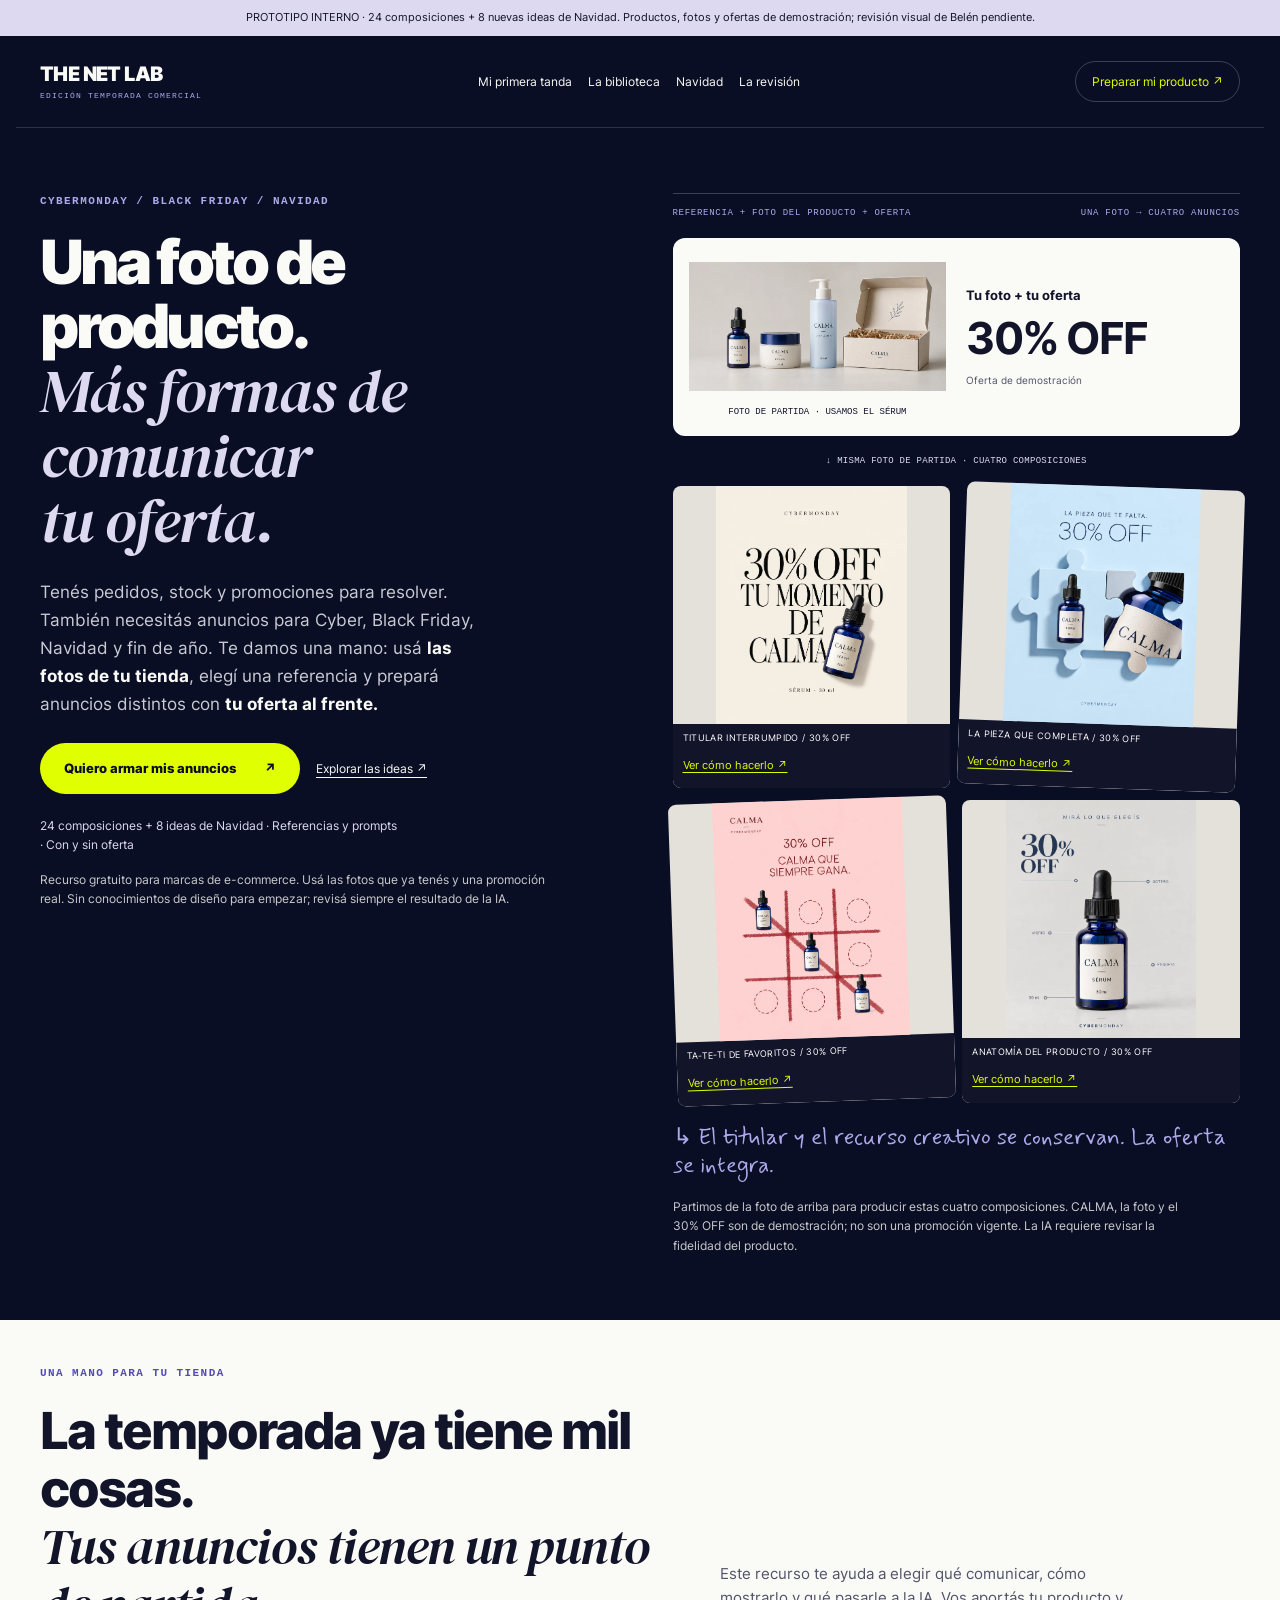
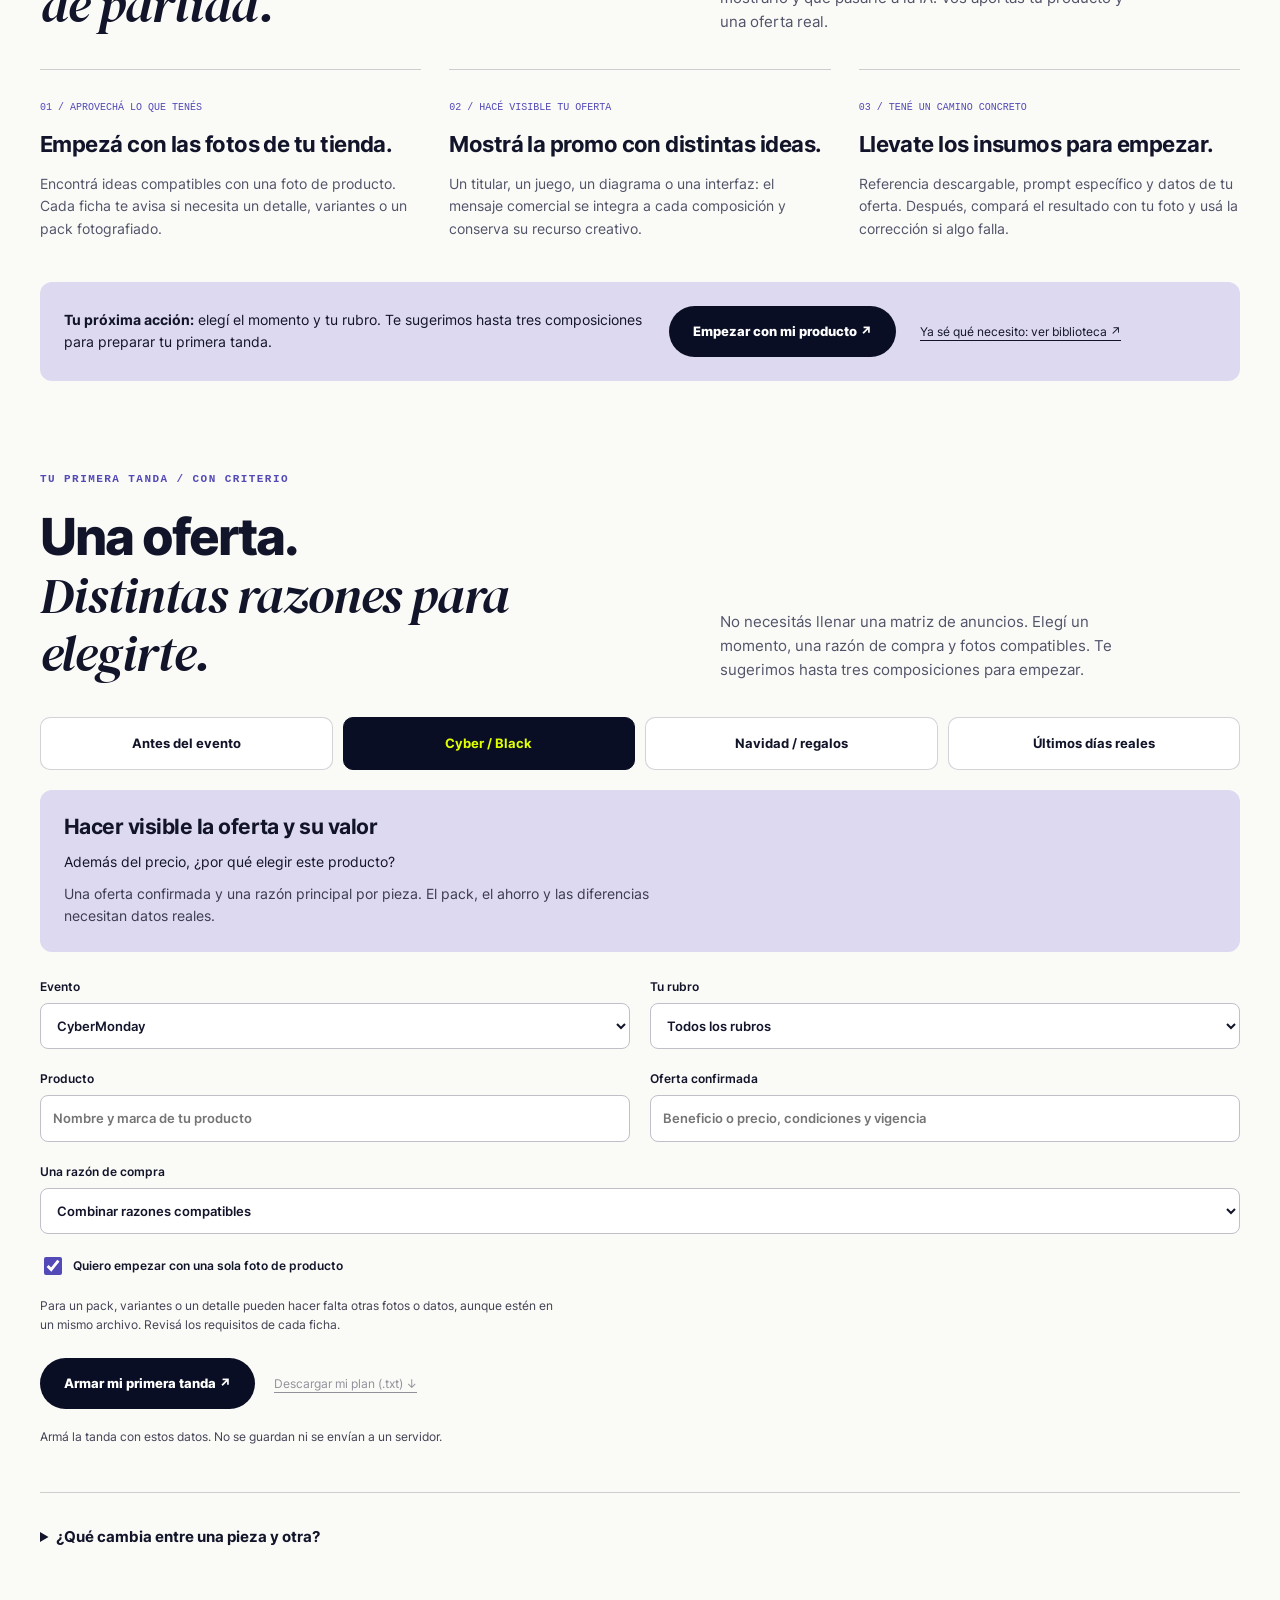
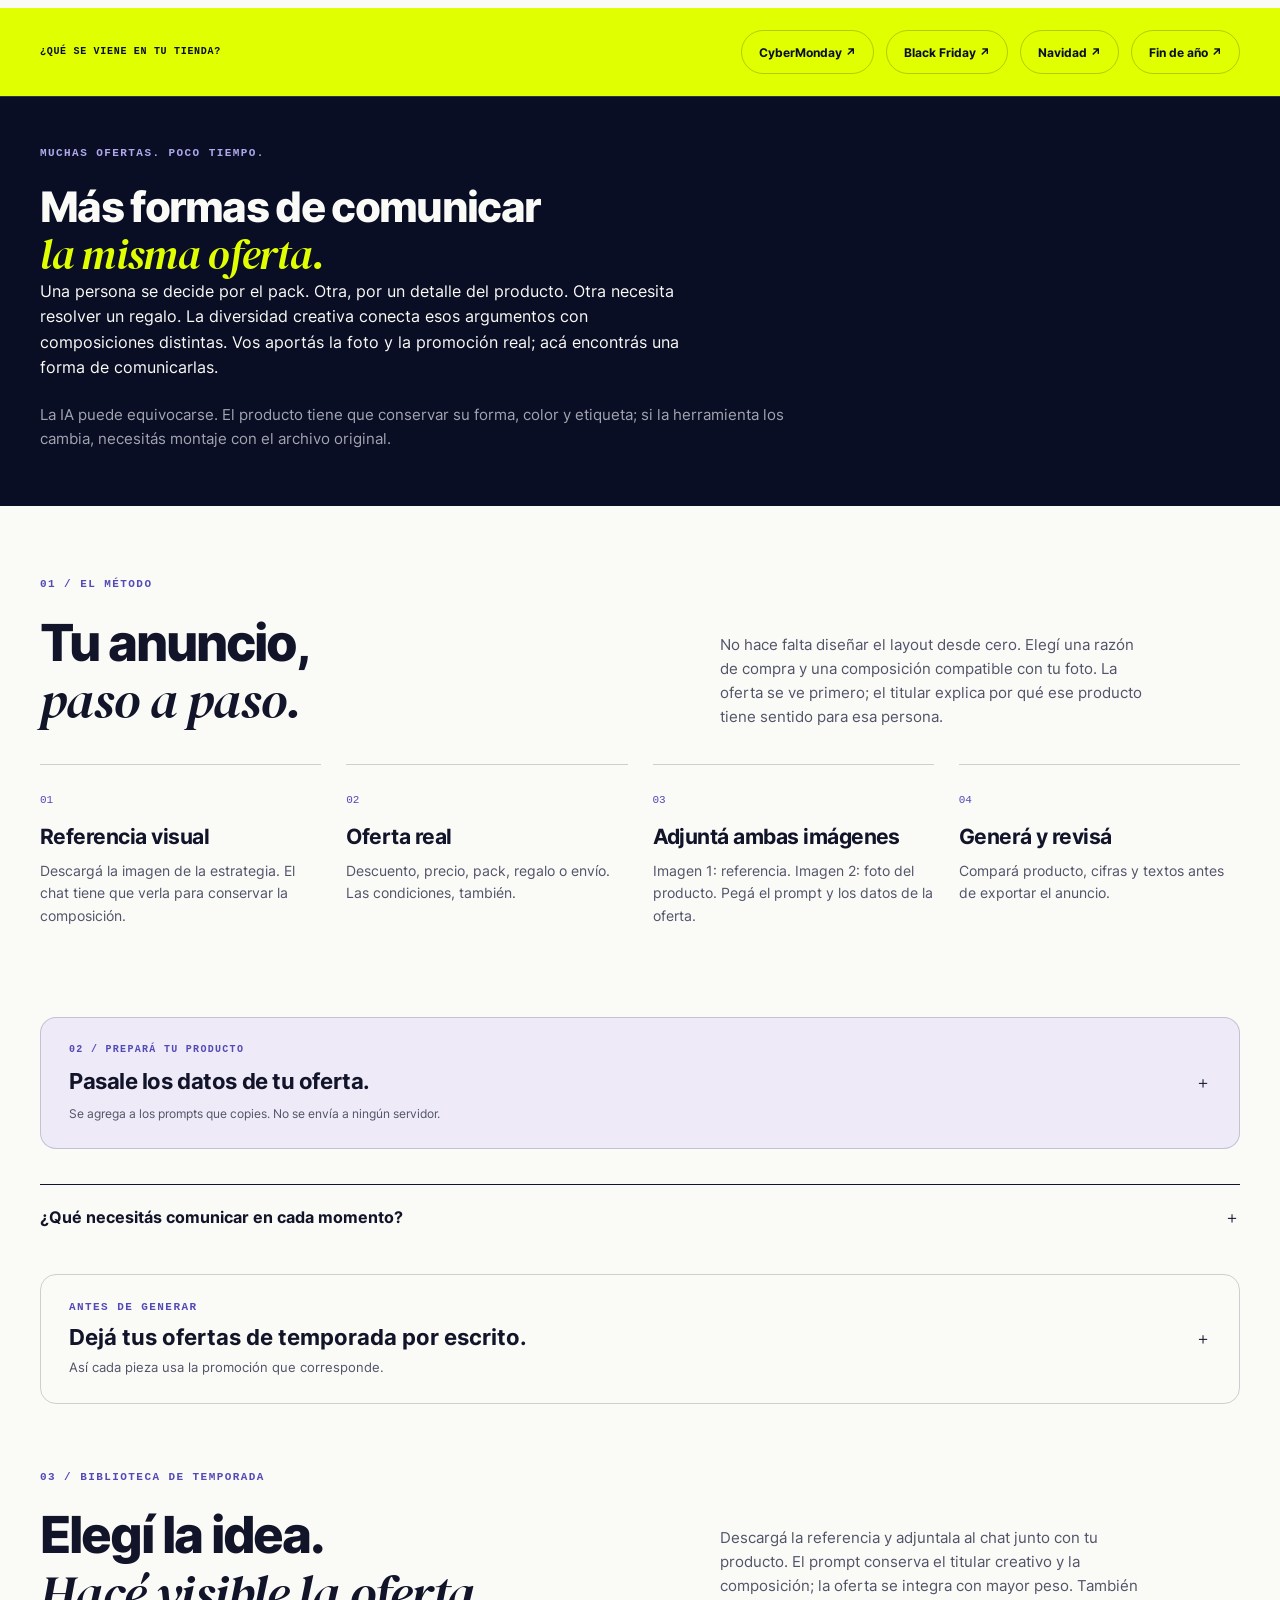
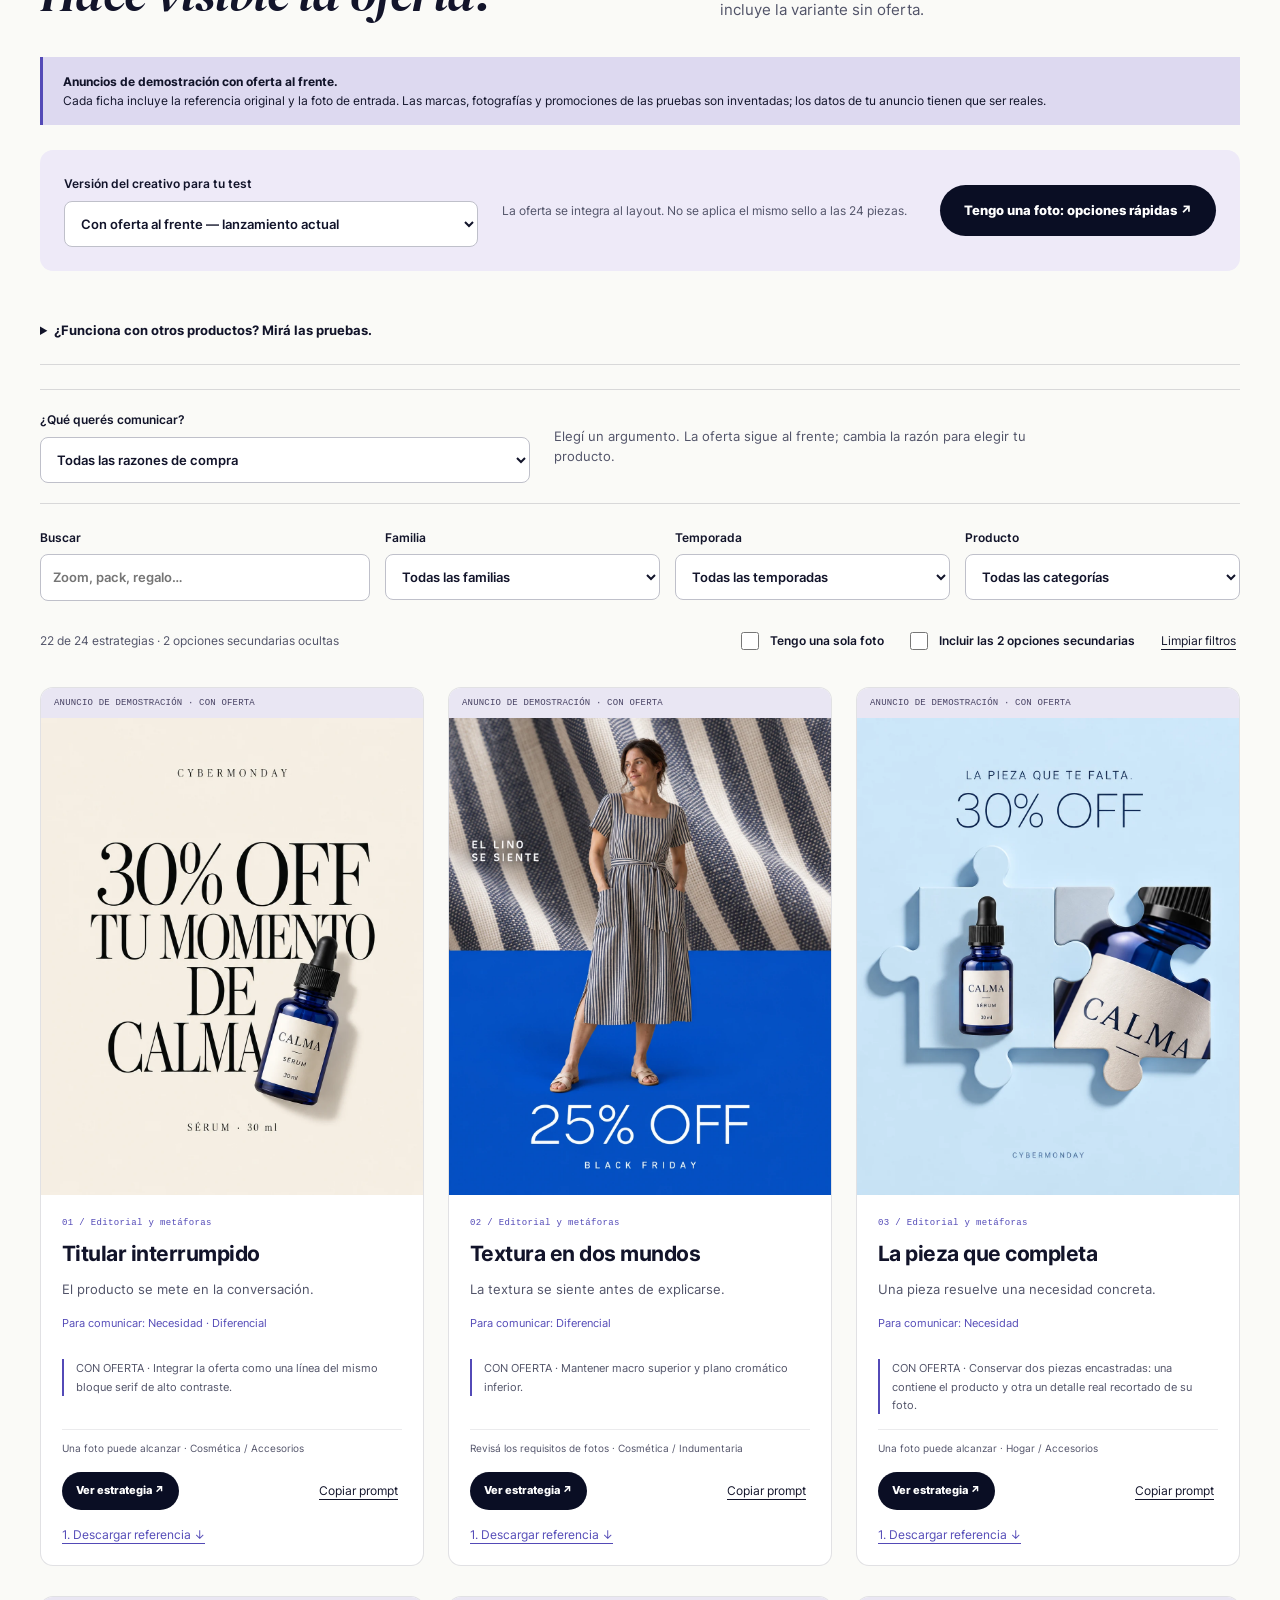
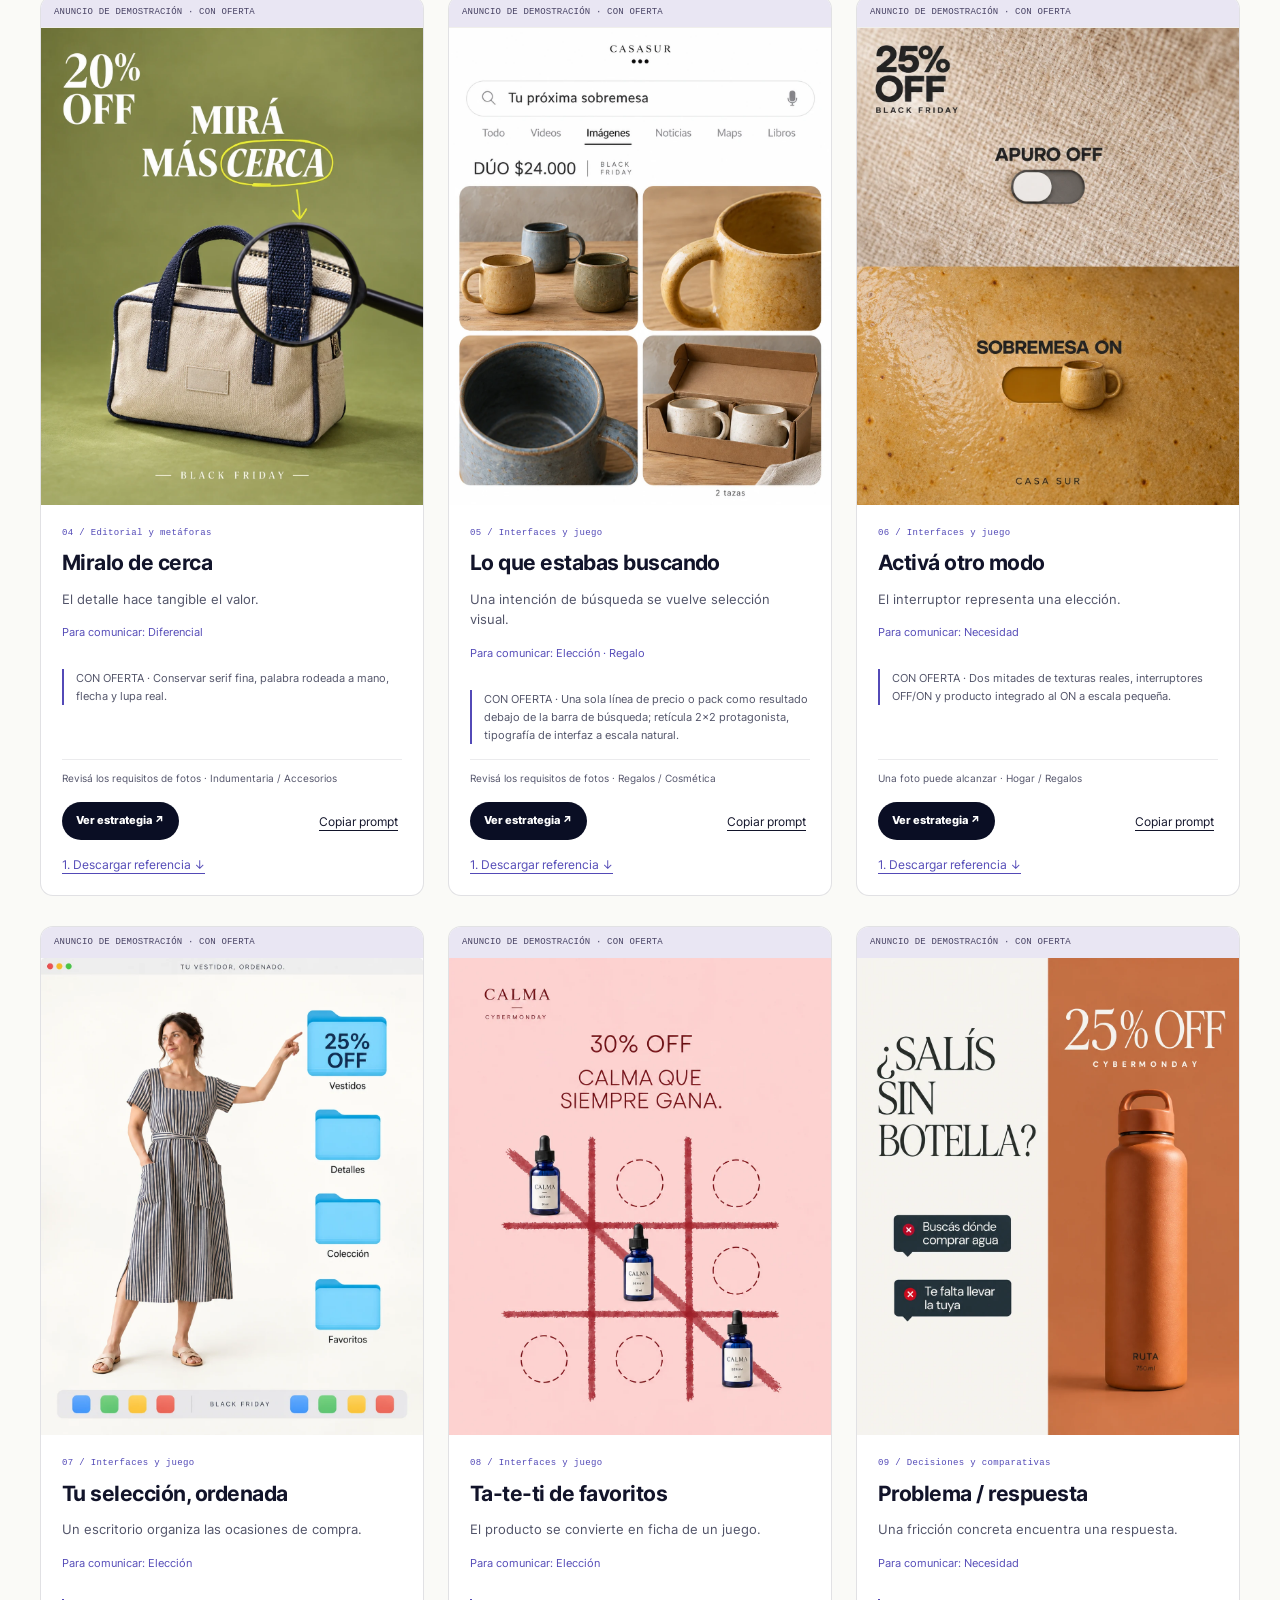
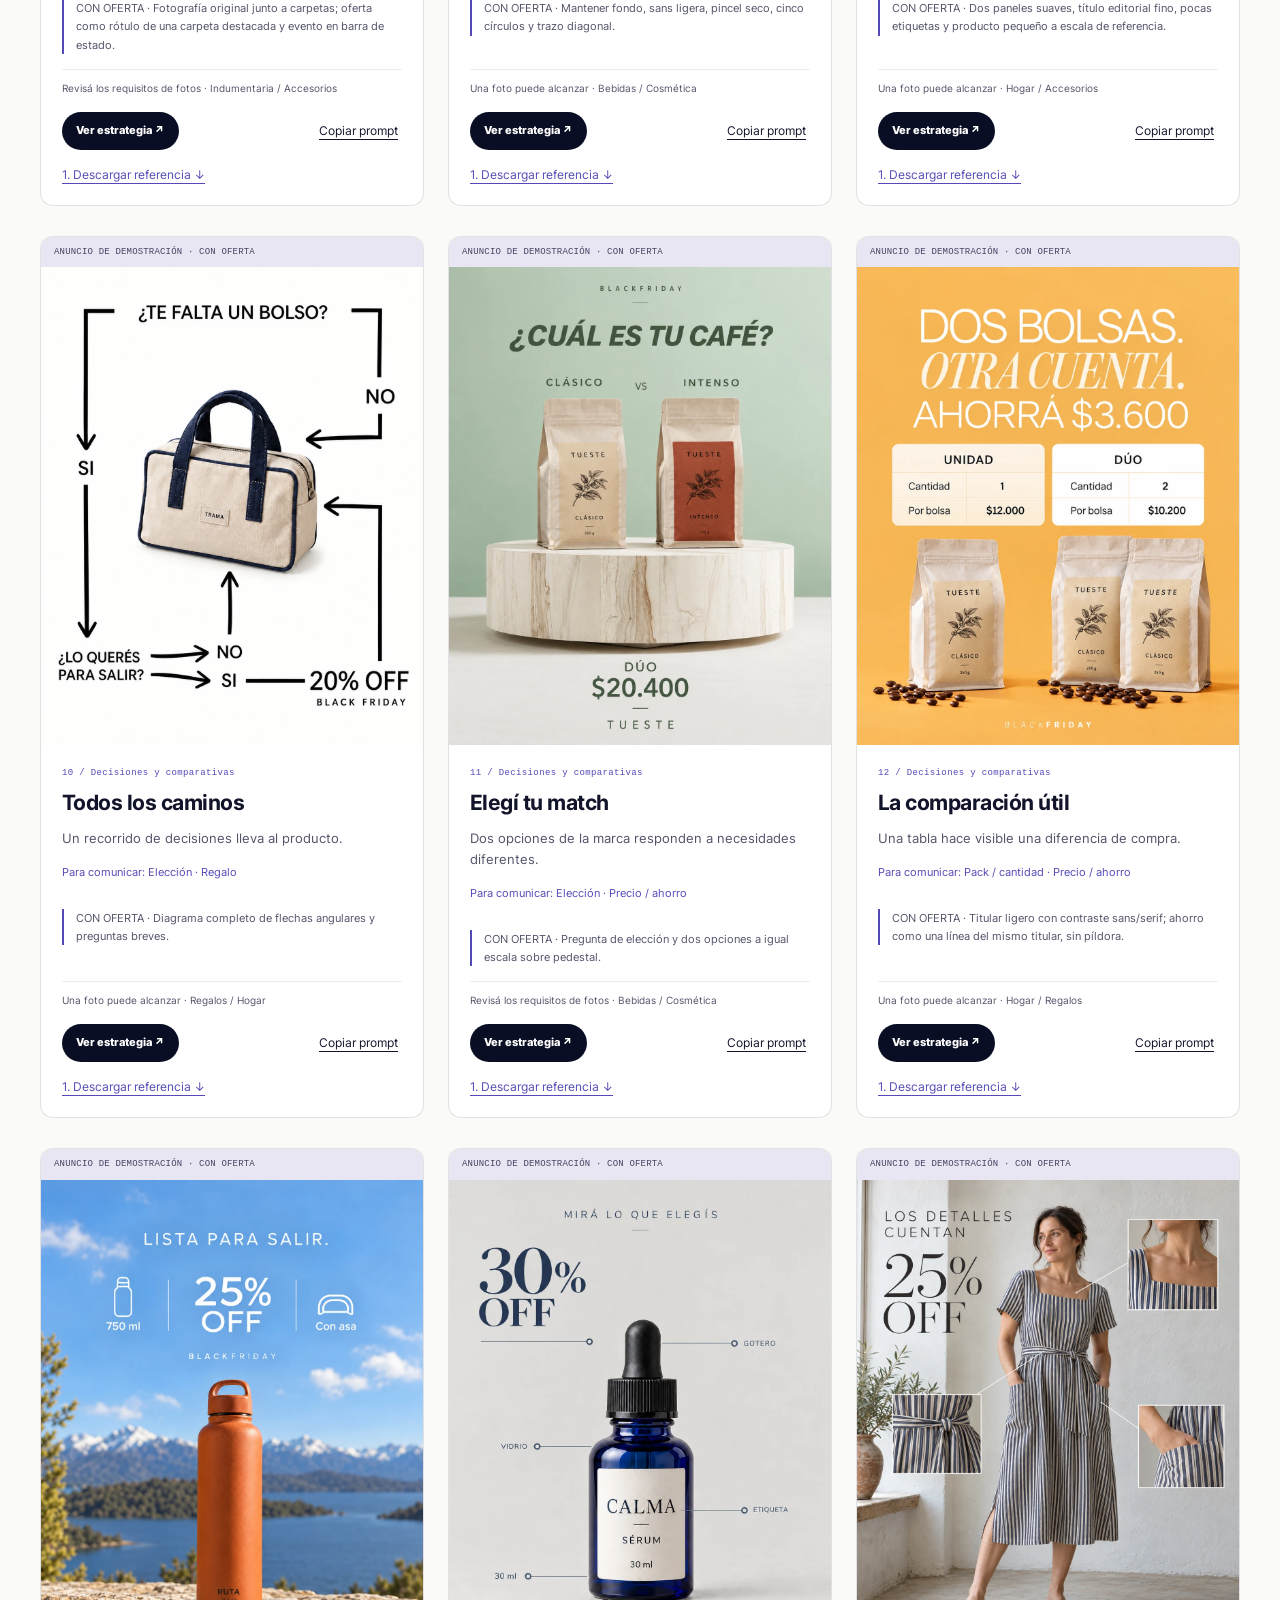
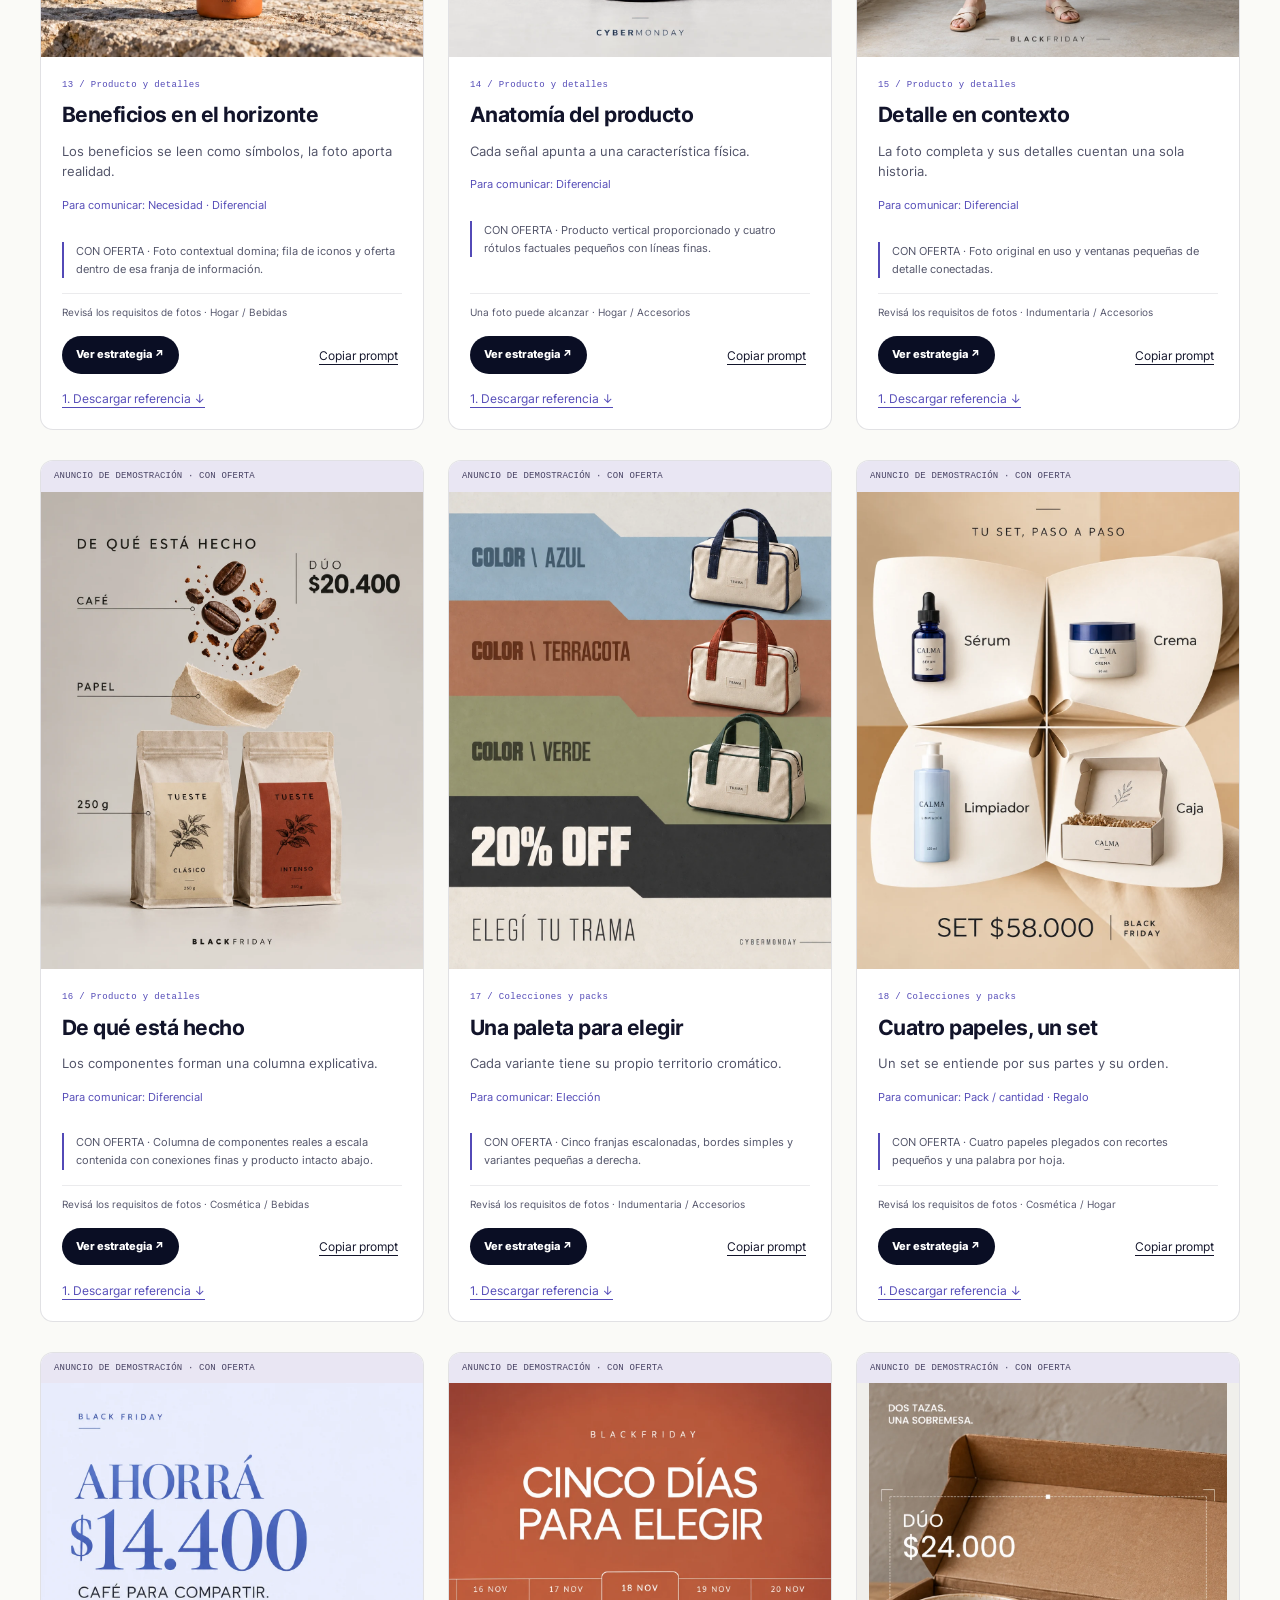
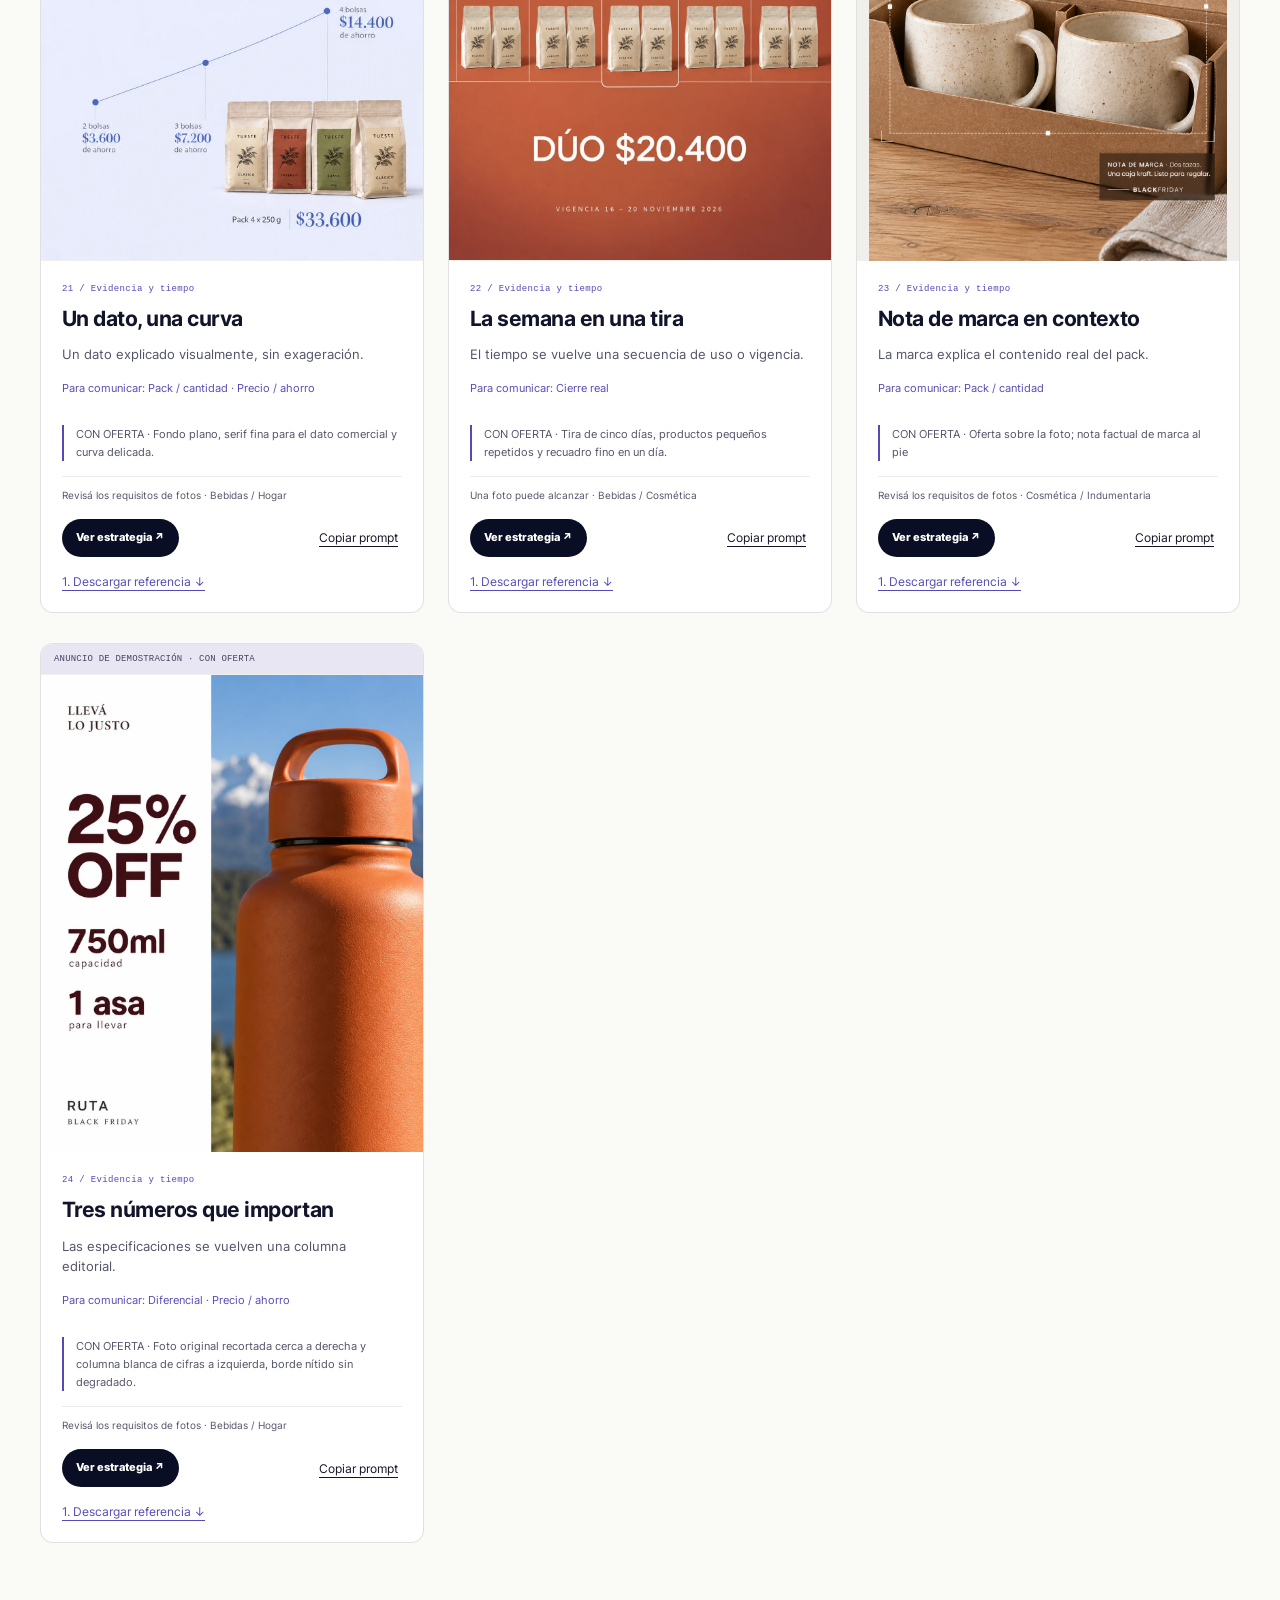
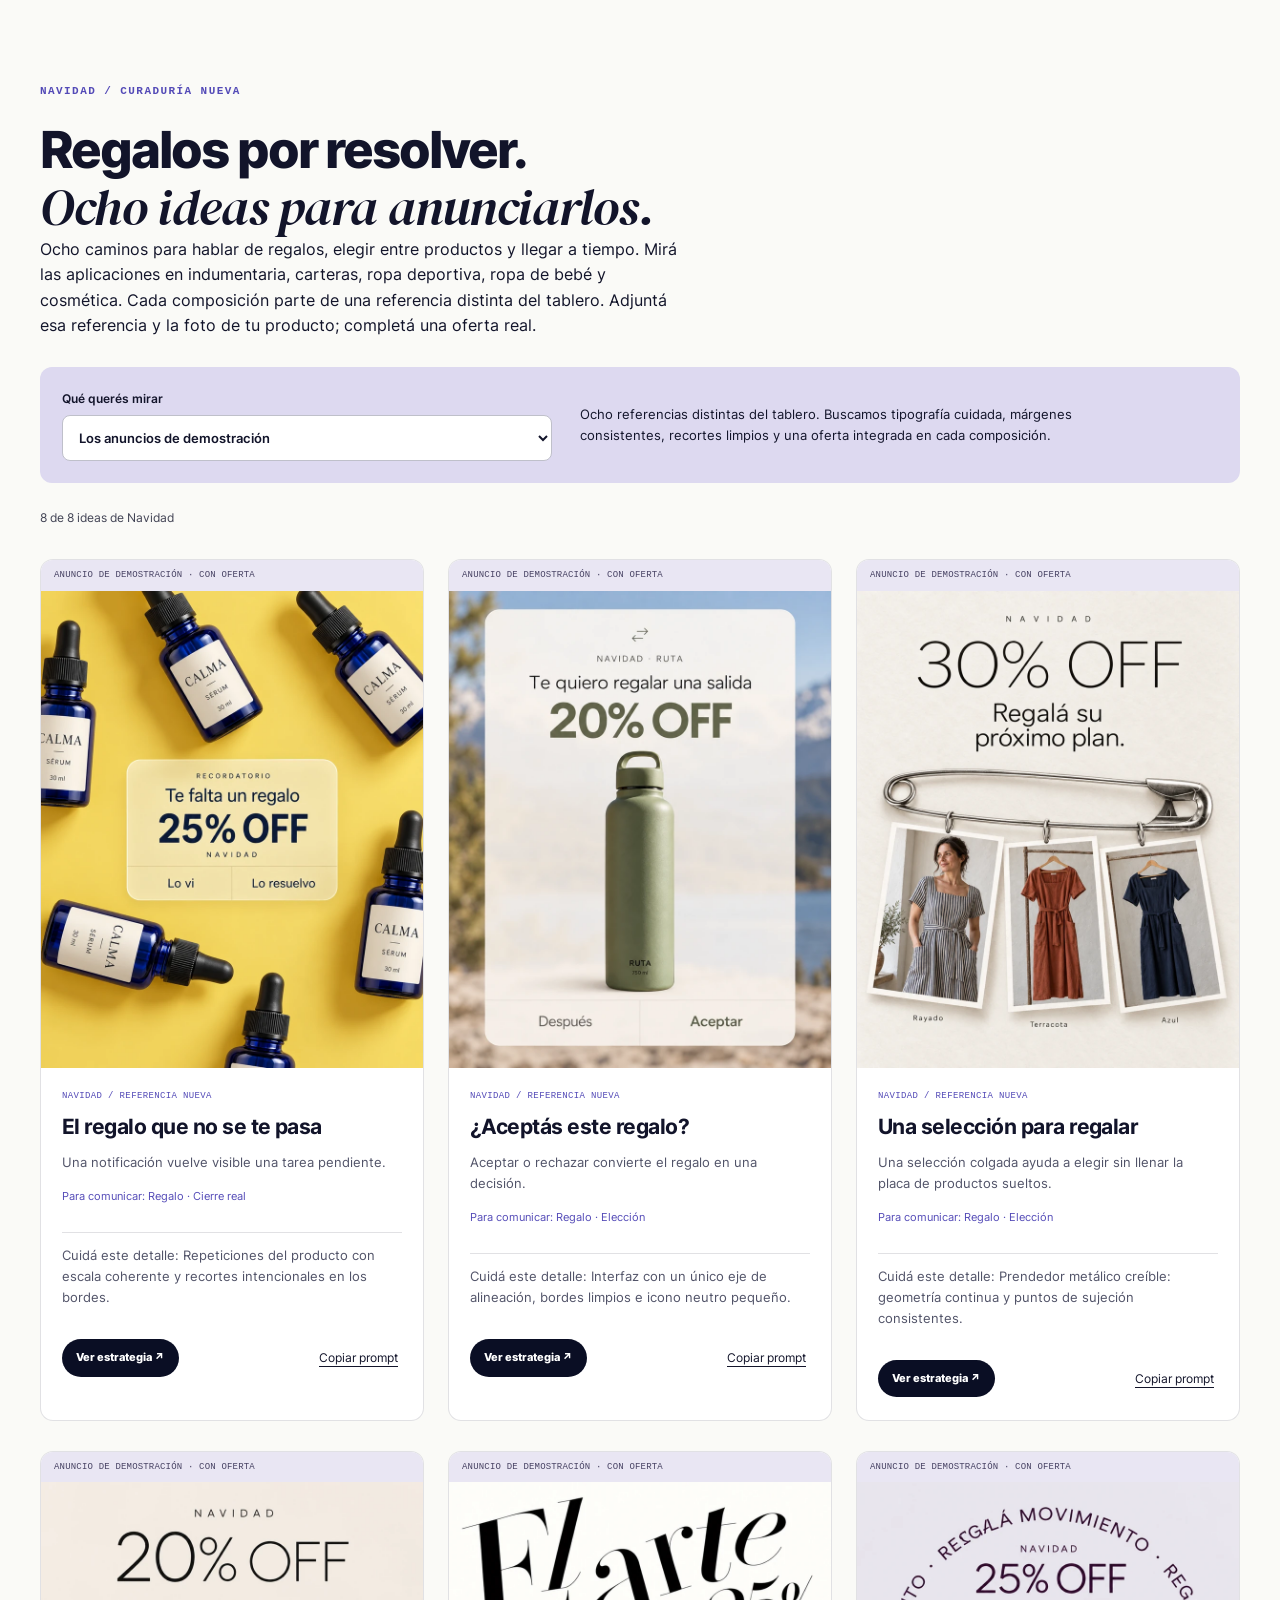
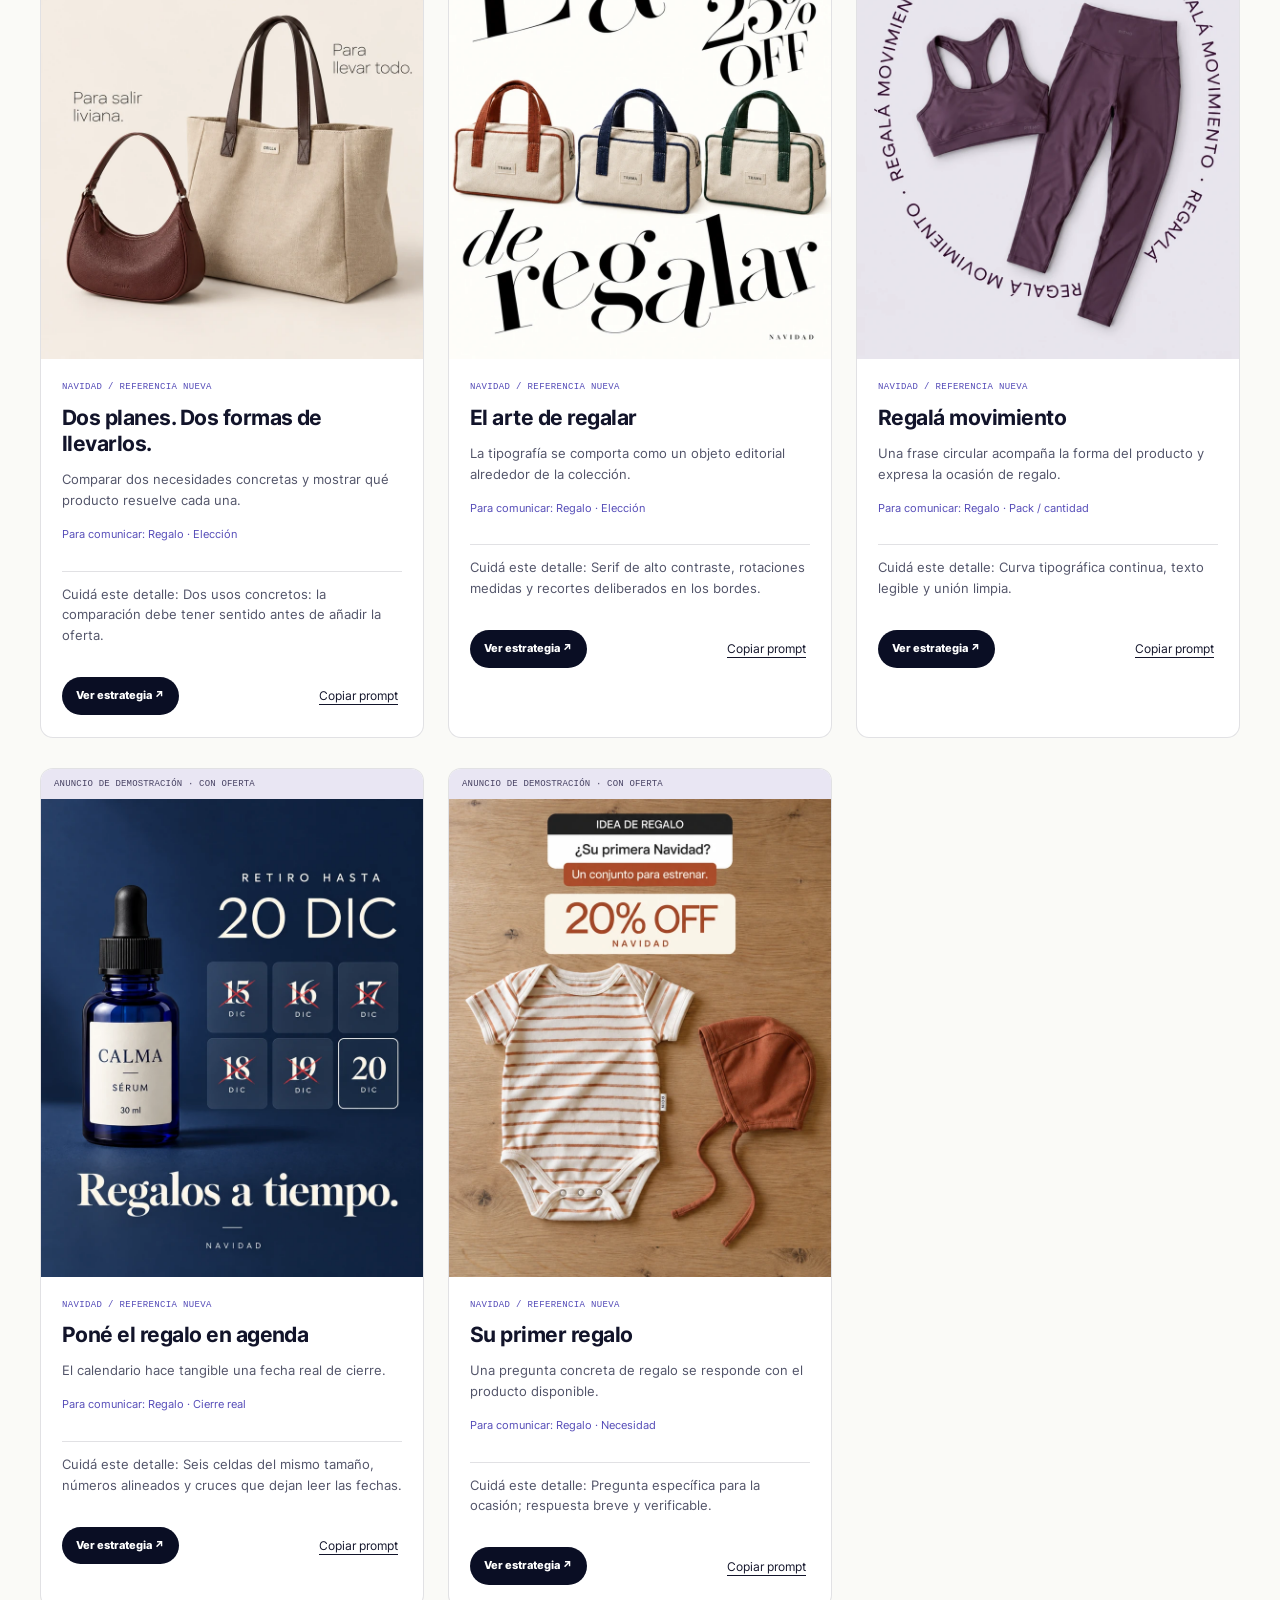
==== index.html @ 10b3f6e8 "Publicar HTML autocontenido con imágenes visibles sin JavaScript" ====
<!doctype html><html lang="es-AR"><meta charset="utf-8"><meta name="viewport" content="width=device-width,initial-scale=1"><title>The Net Lab · Preview autocontenida</title><body style="margin:0"><!-- REVISIÓN INTERNA: contiene referencias ajenas identificadas; no publicado. -->
<style>@font-face{font-family:TNL24Inter;src:url('[data-uri]') format('truetype');font-weight:100 900;font-display:swap}@font-face{font-family:'TNL24DMSerif';src:url('[data-uri]') format('truetype');font-display:swap}@font-face{font-family:'TNL24DMSerif';src:url('[data-uri]') format('truetype');font-style:italic;font-display:swap}@font-face{font-family:TNL24Mynerve;src:url('[data-uri]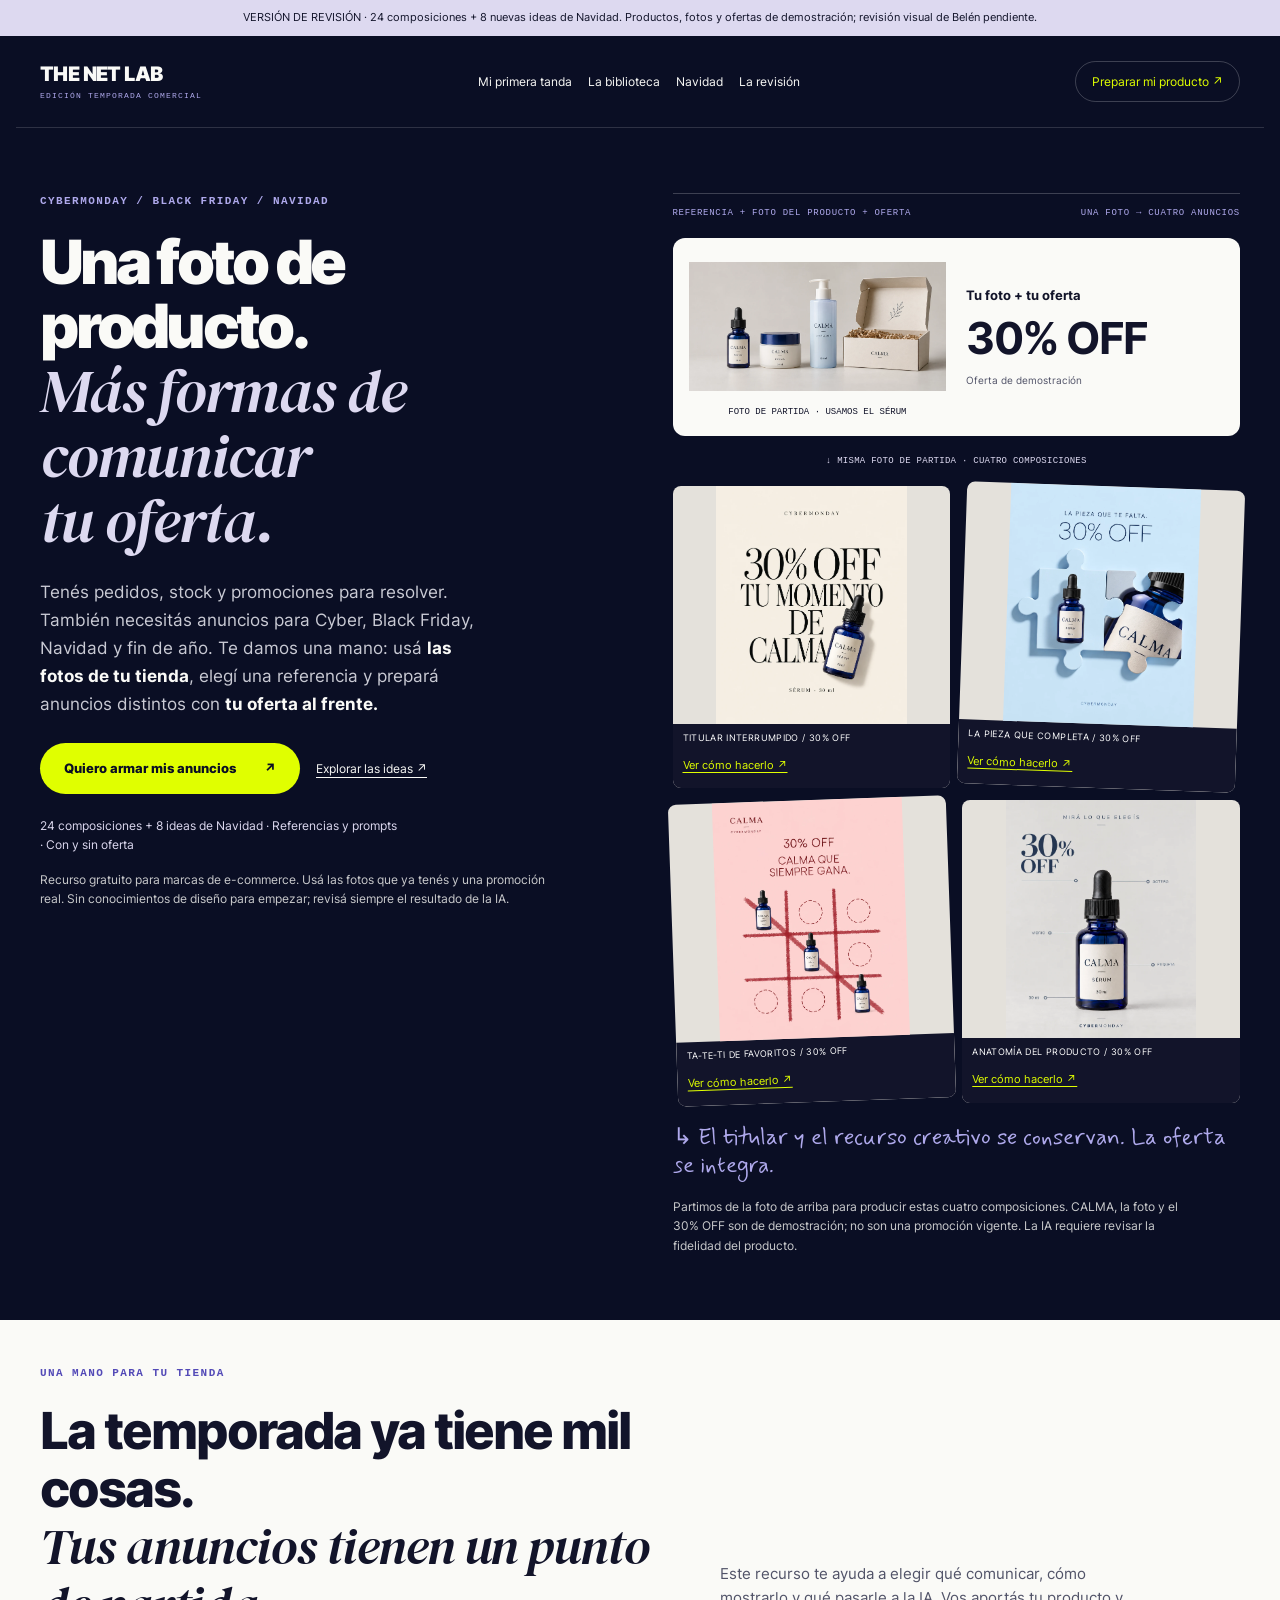
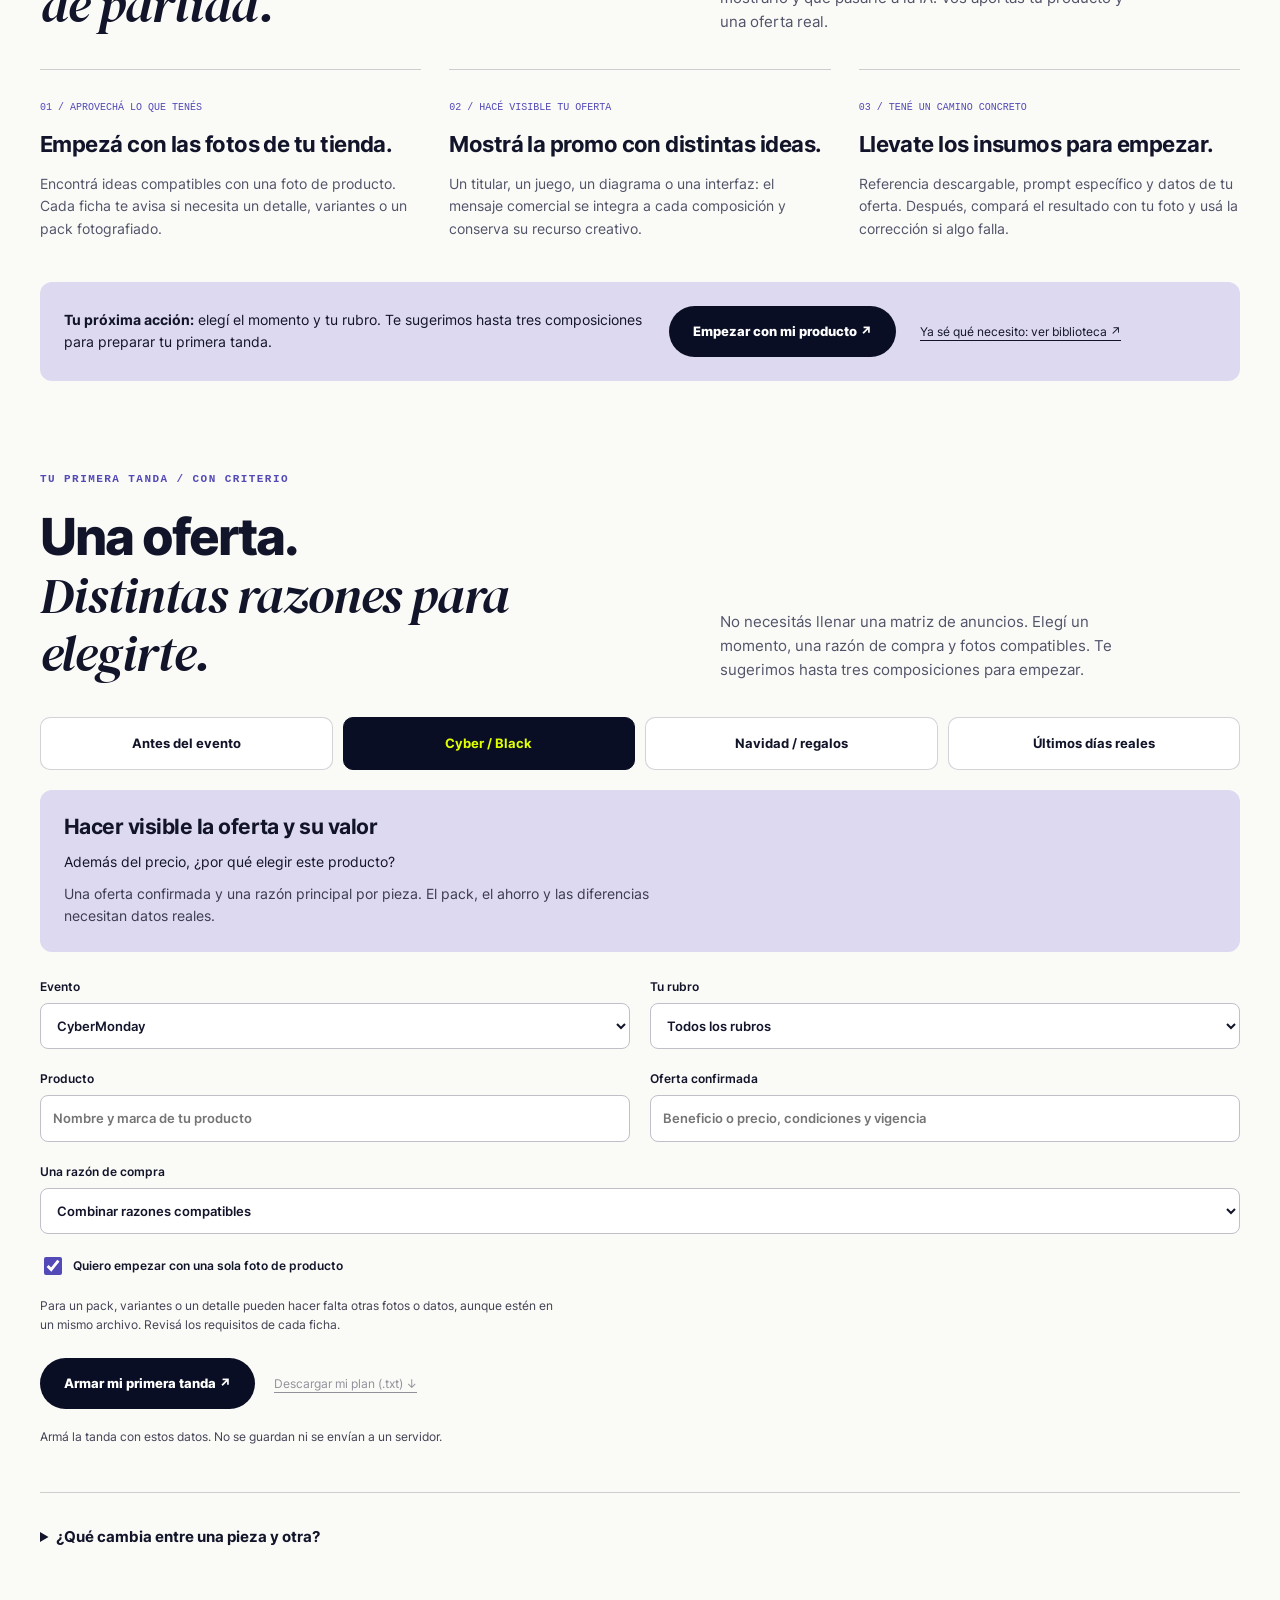
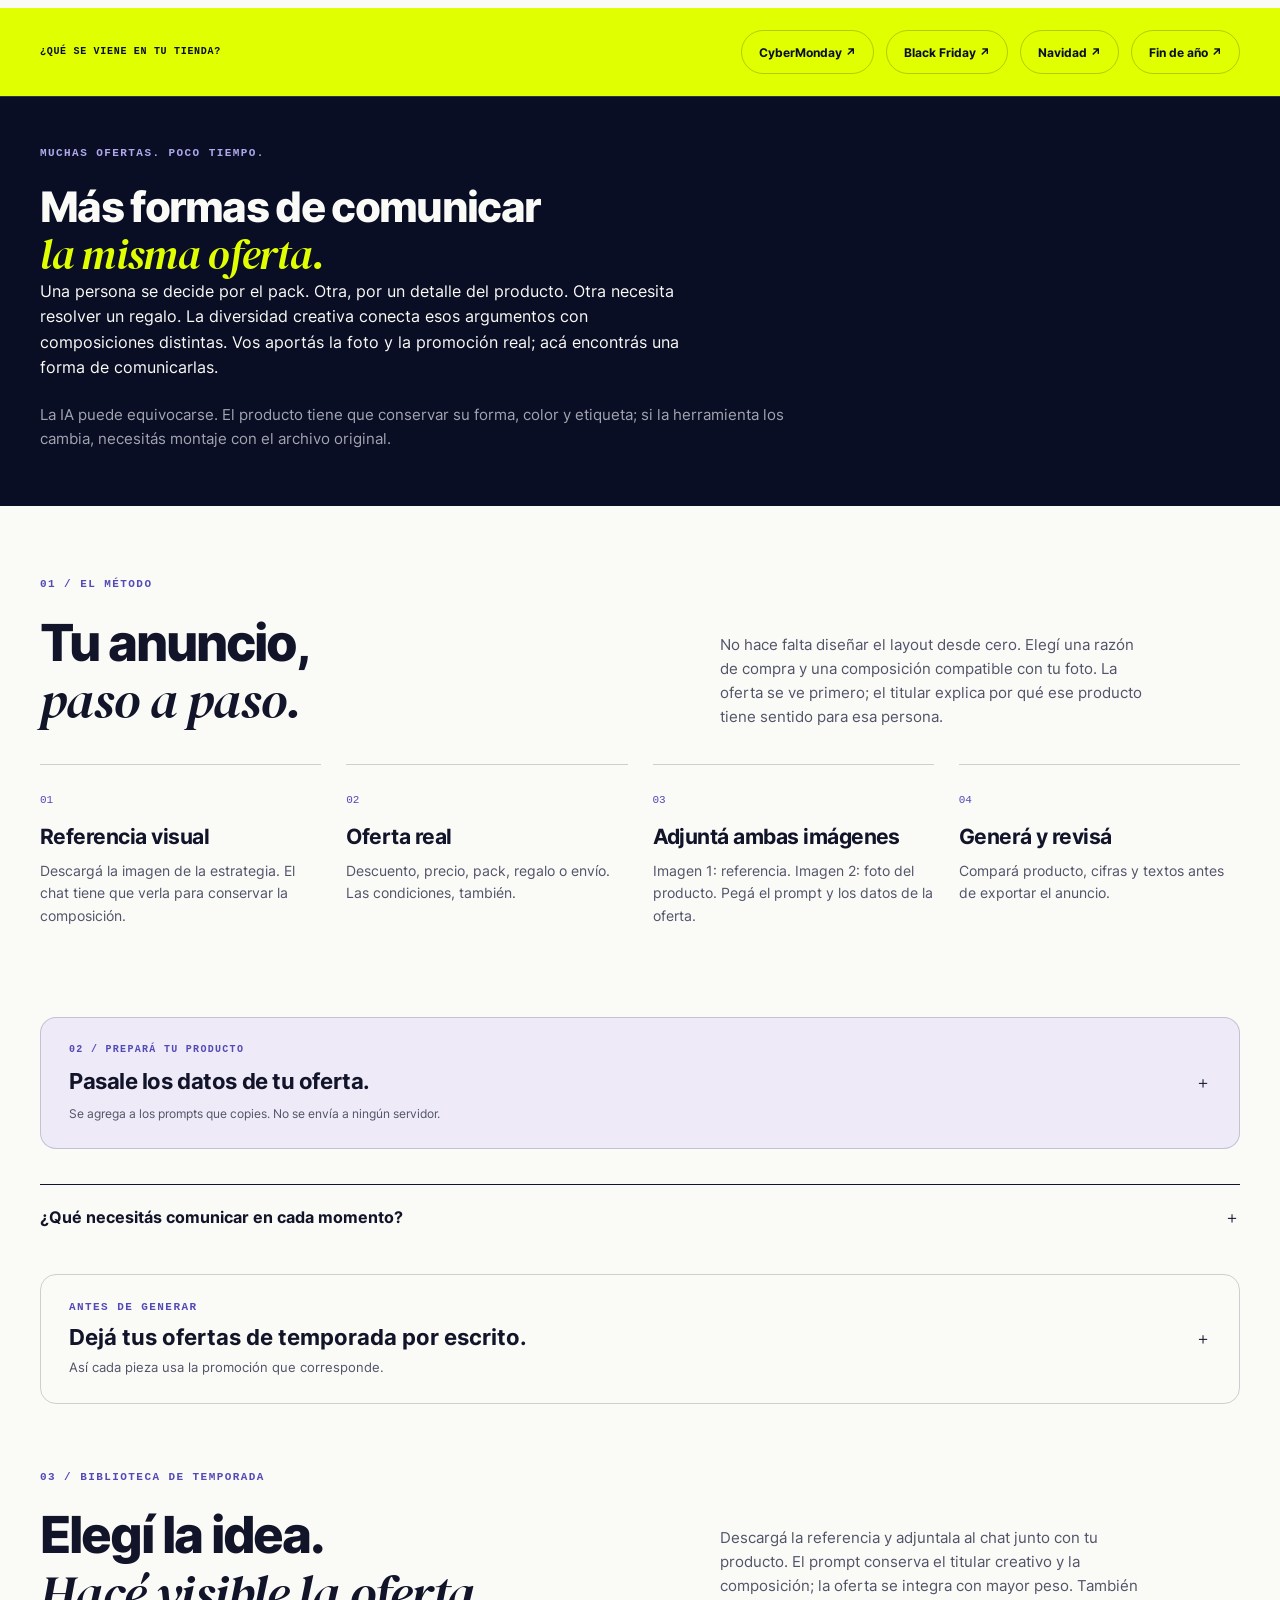
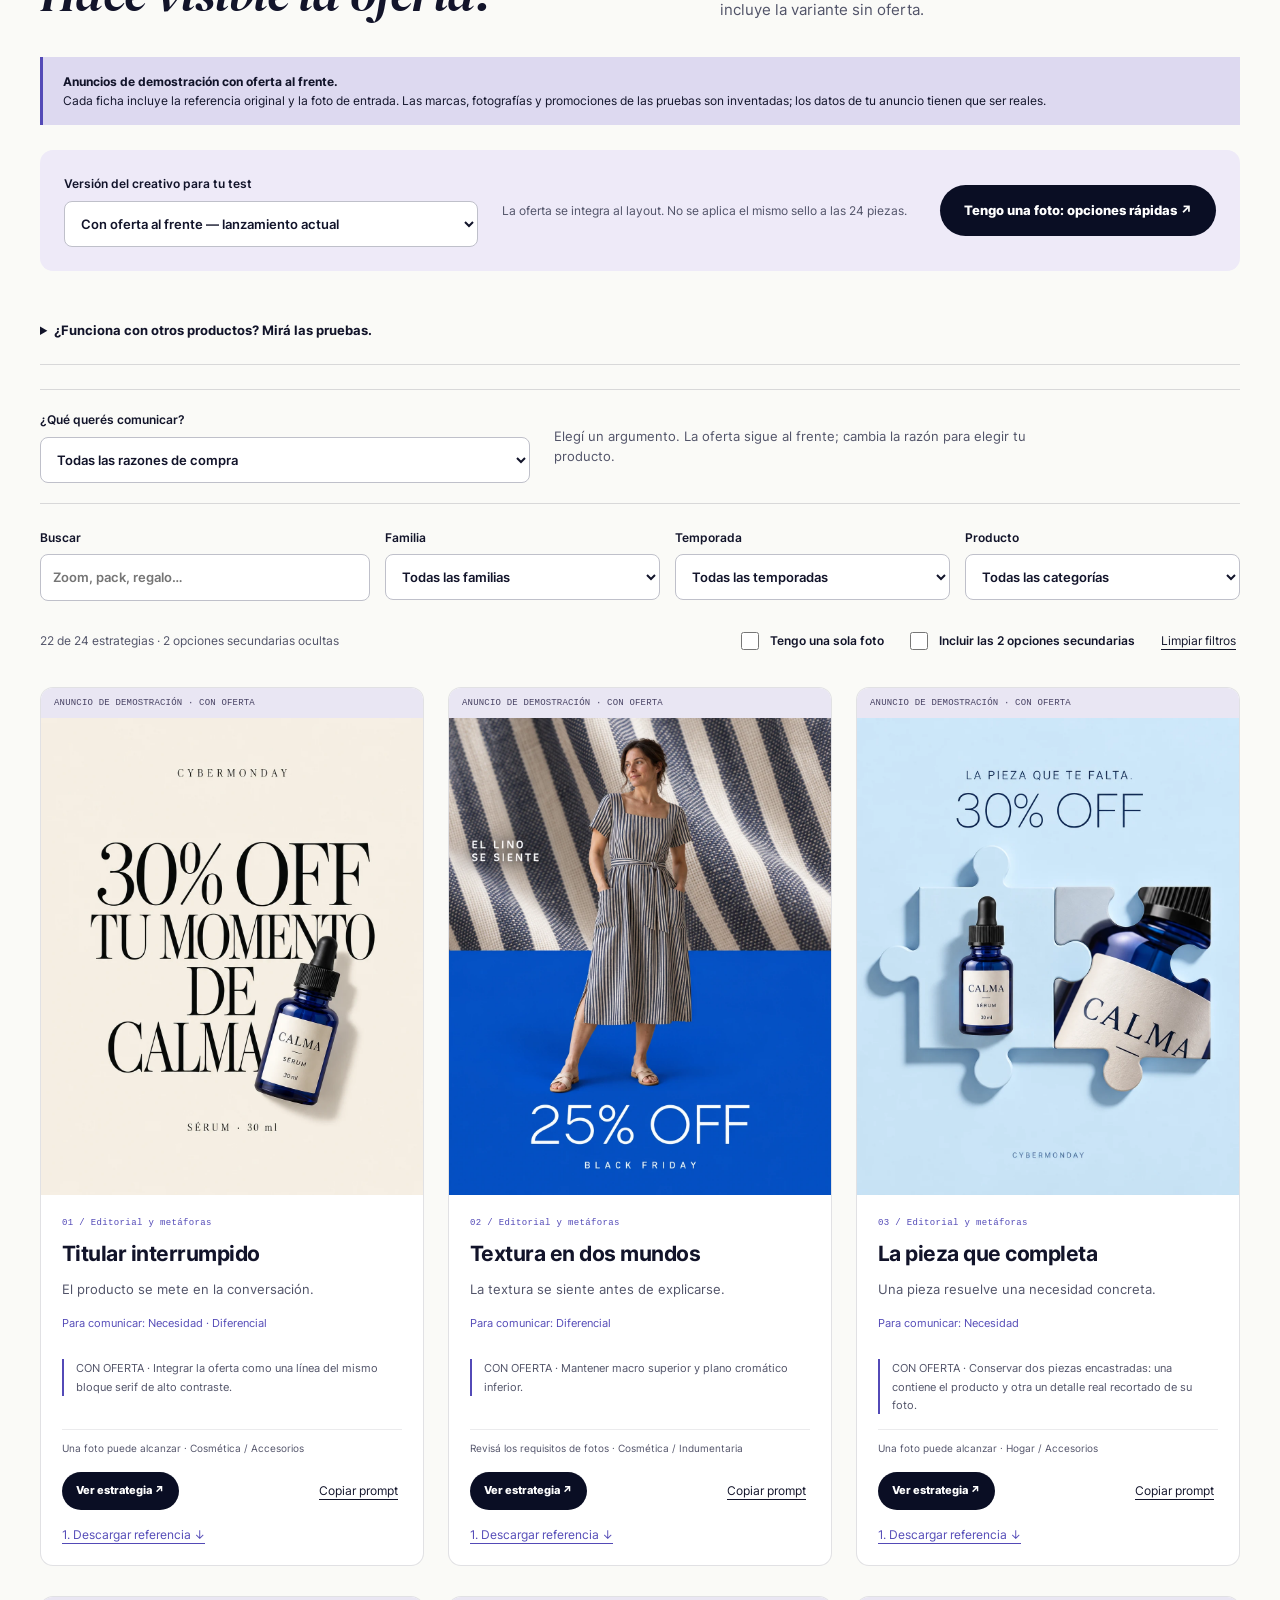
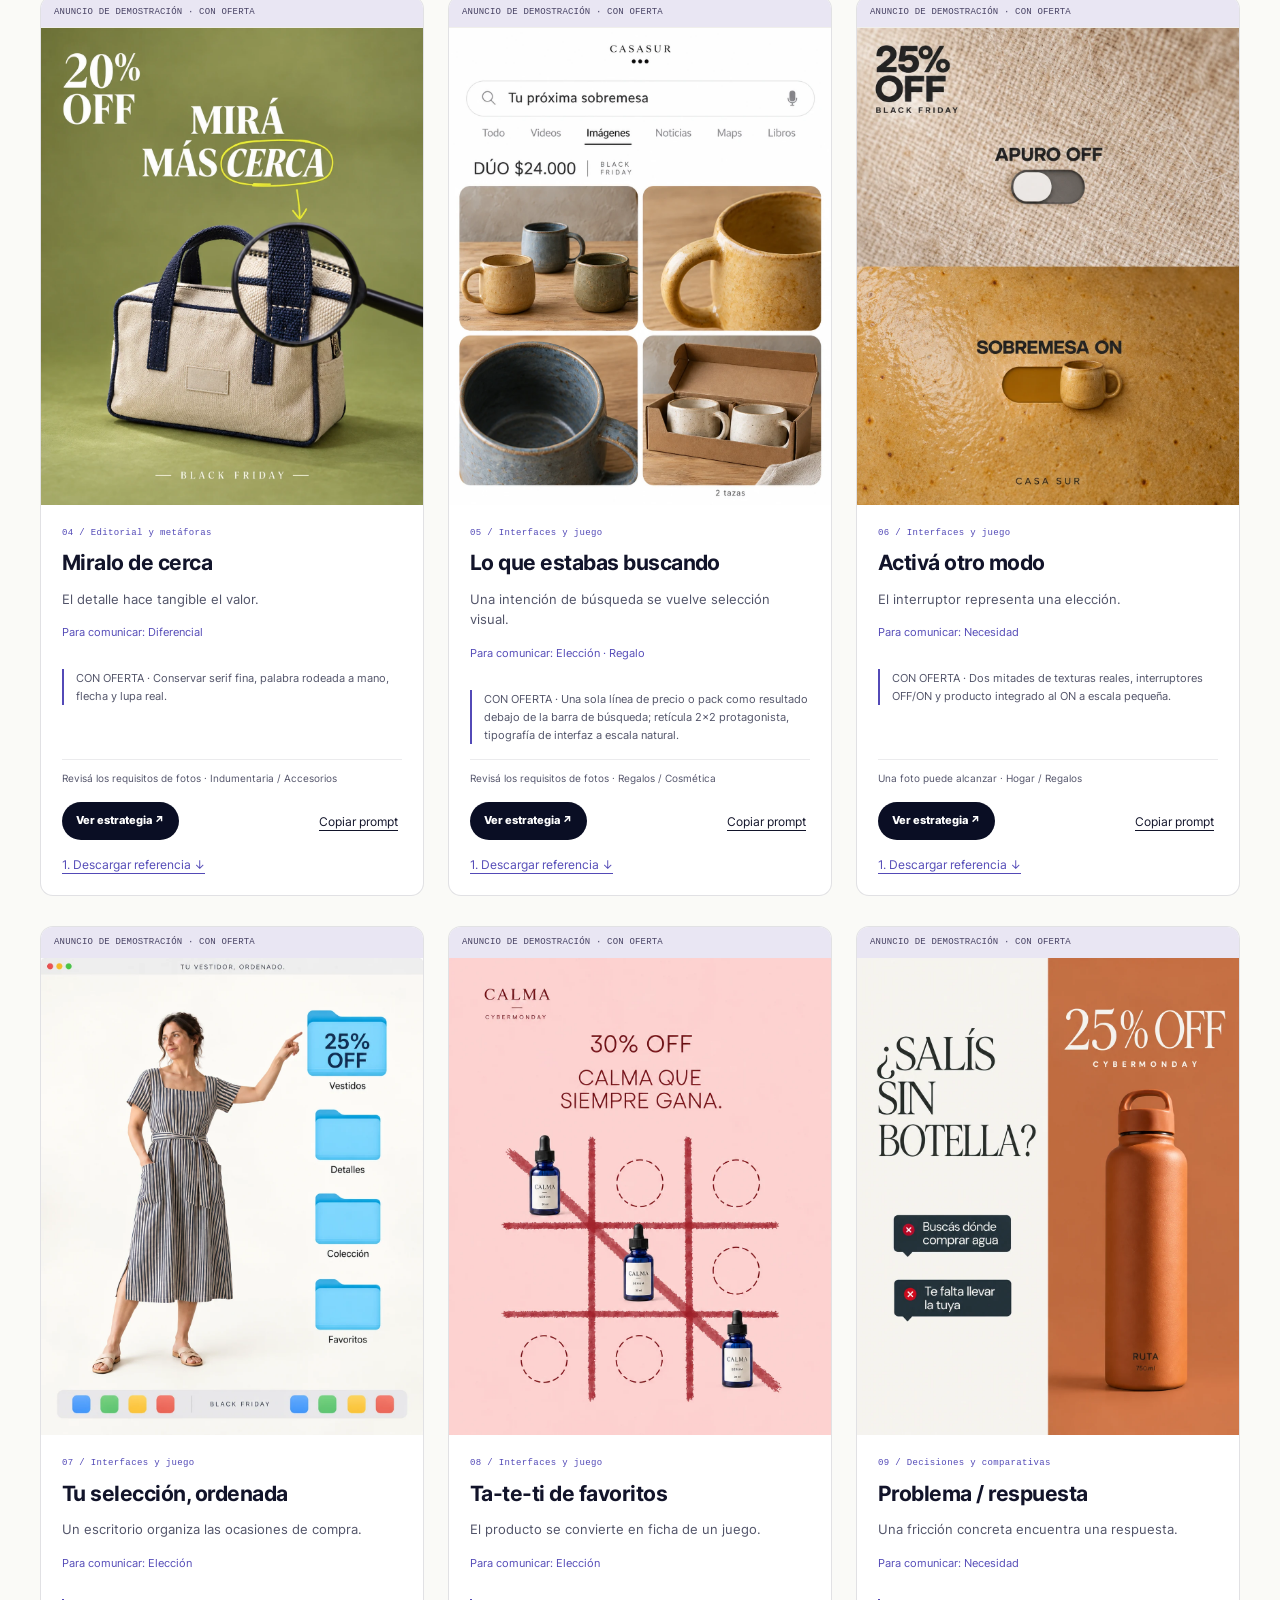
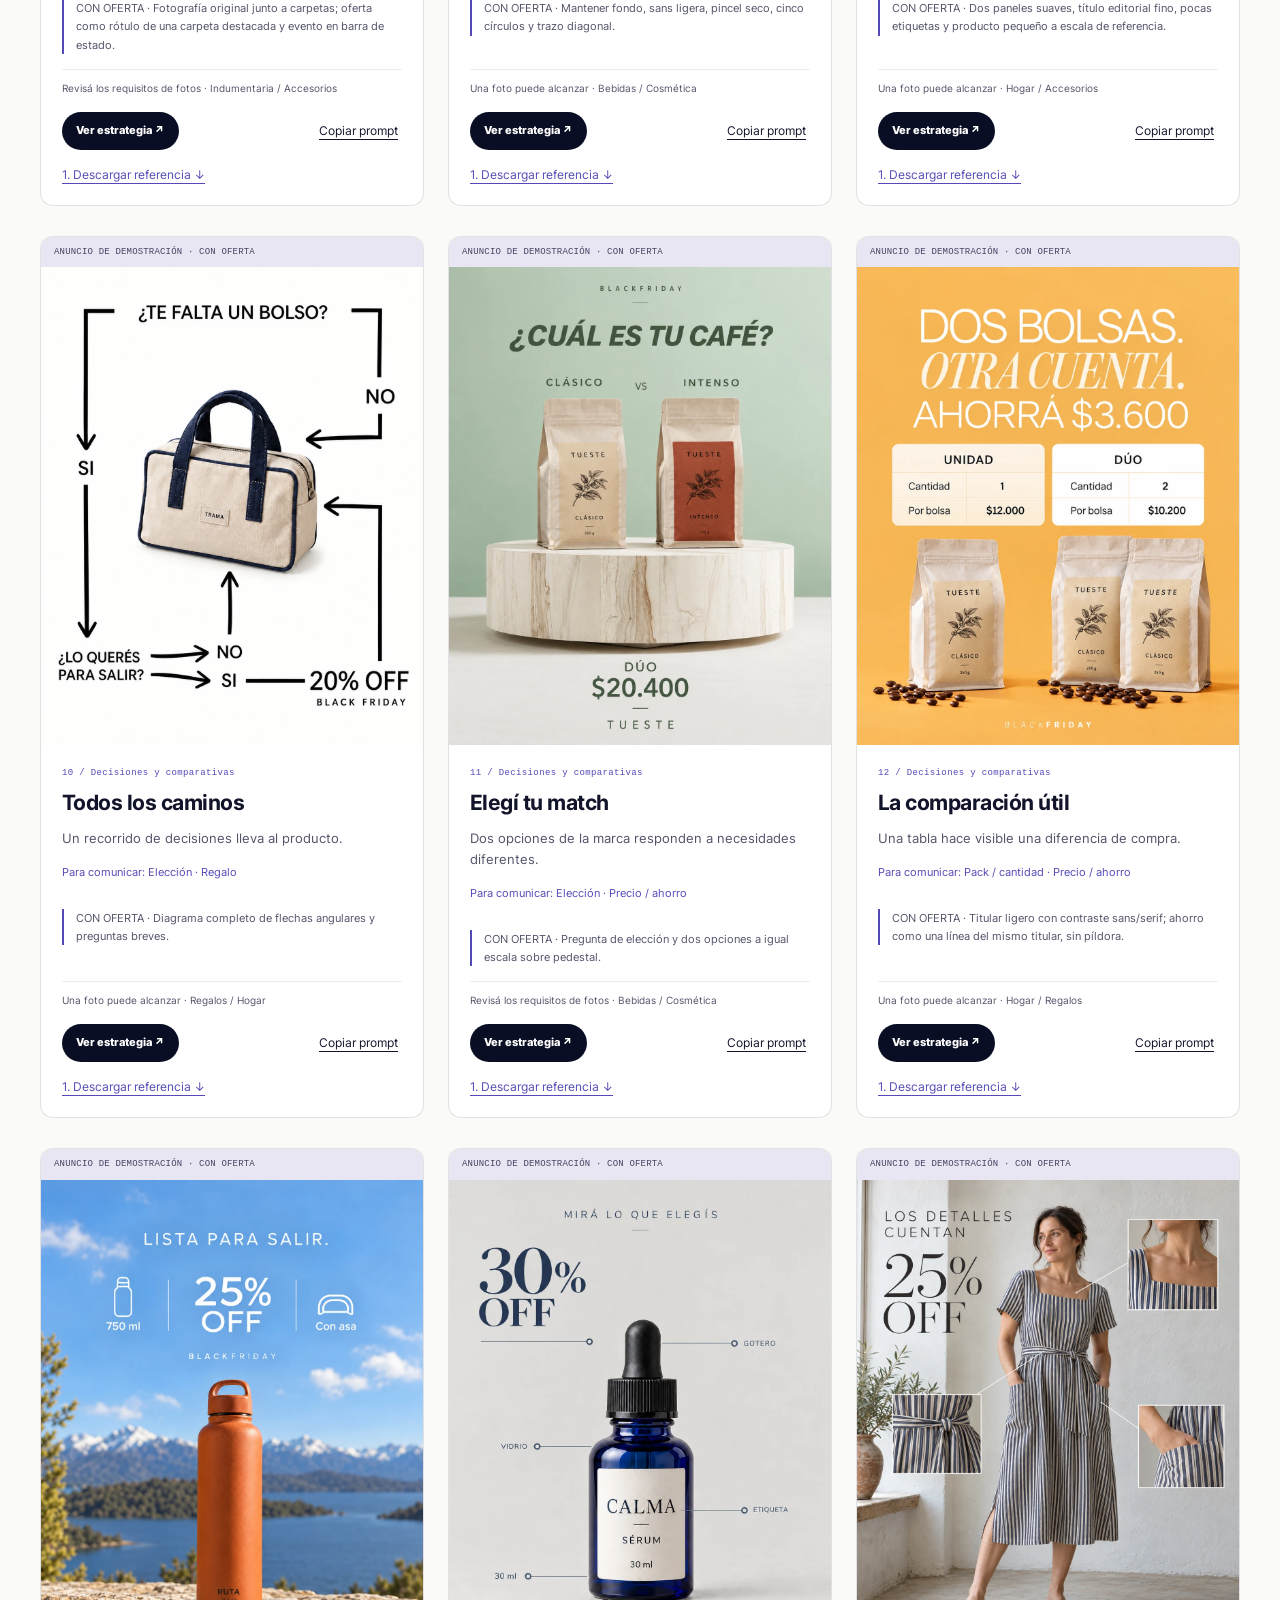
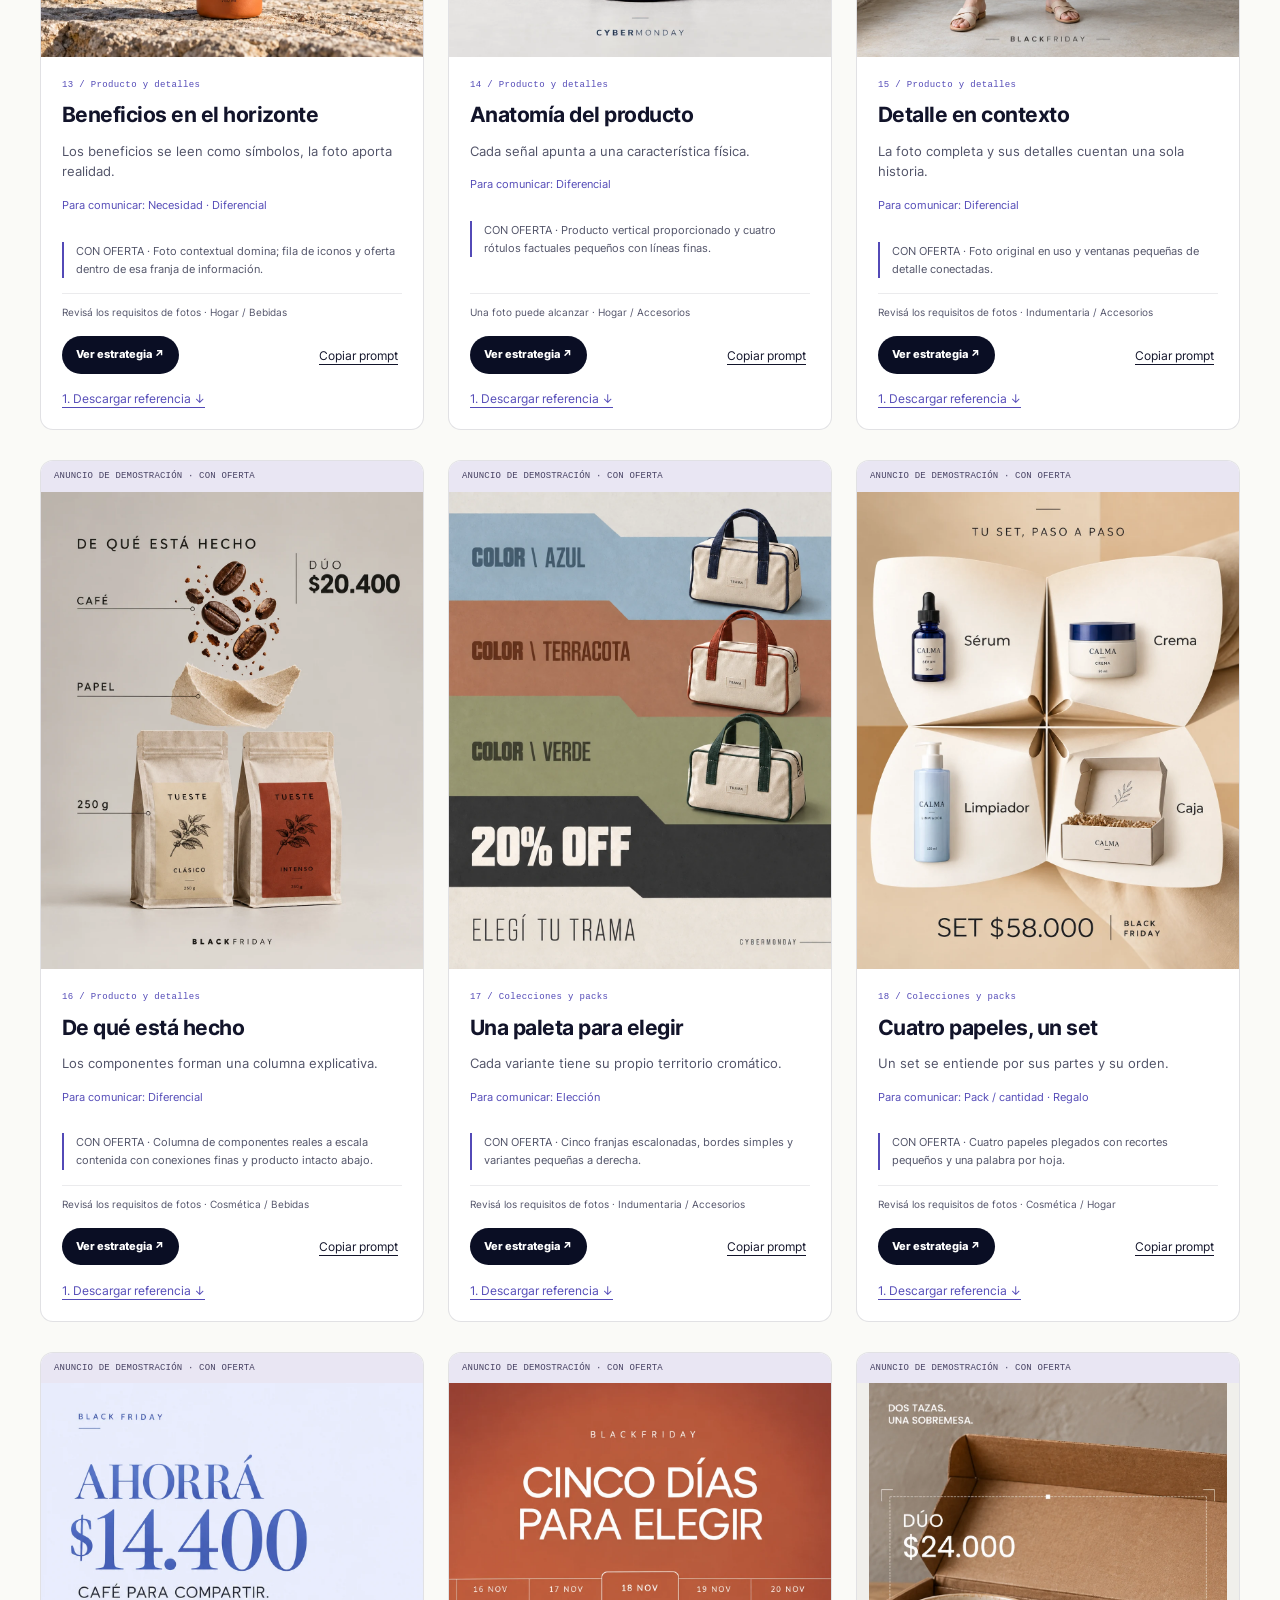
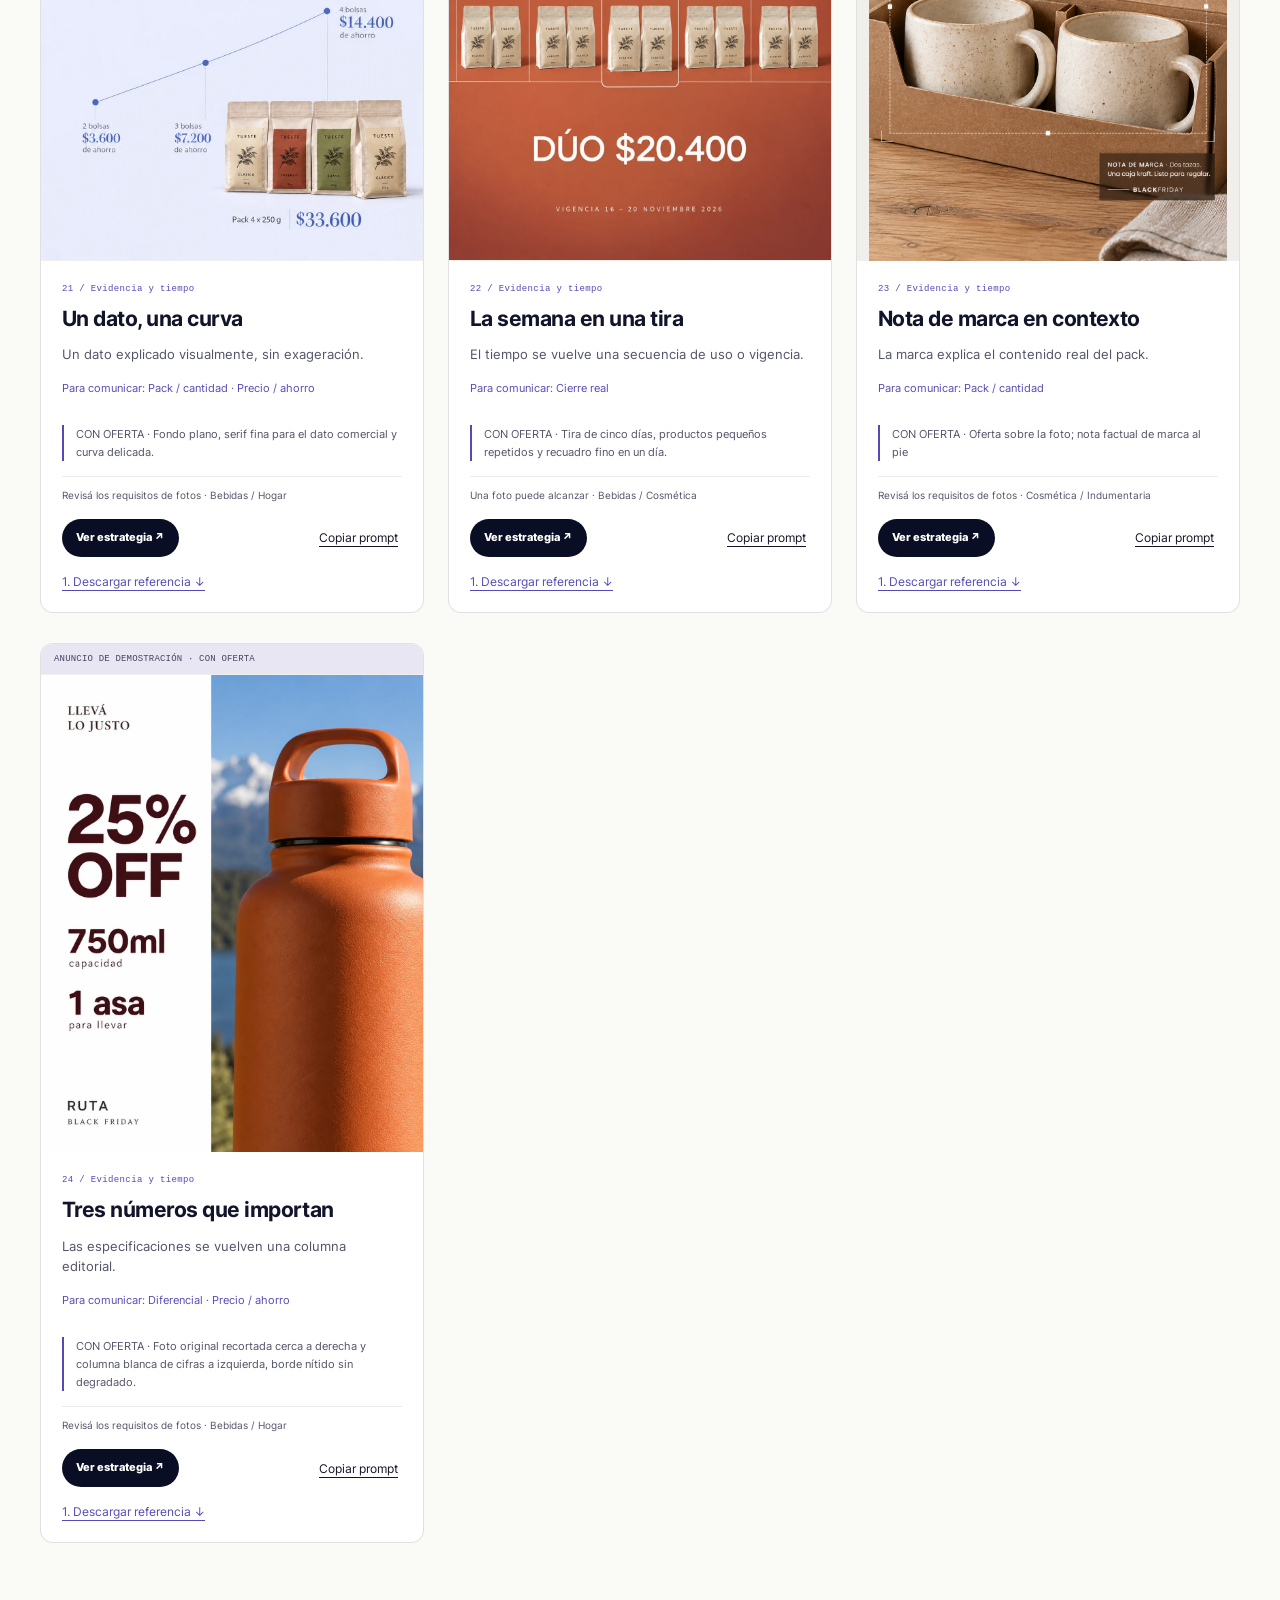
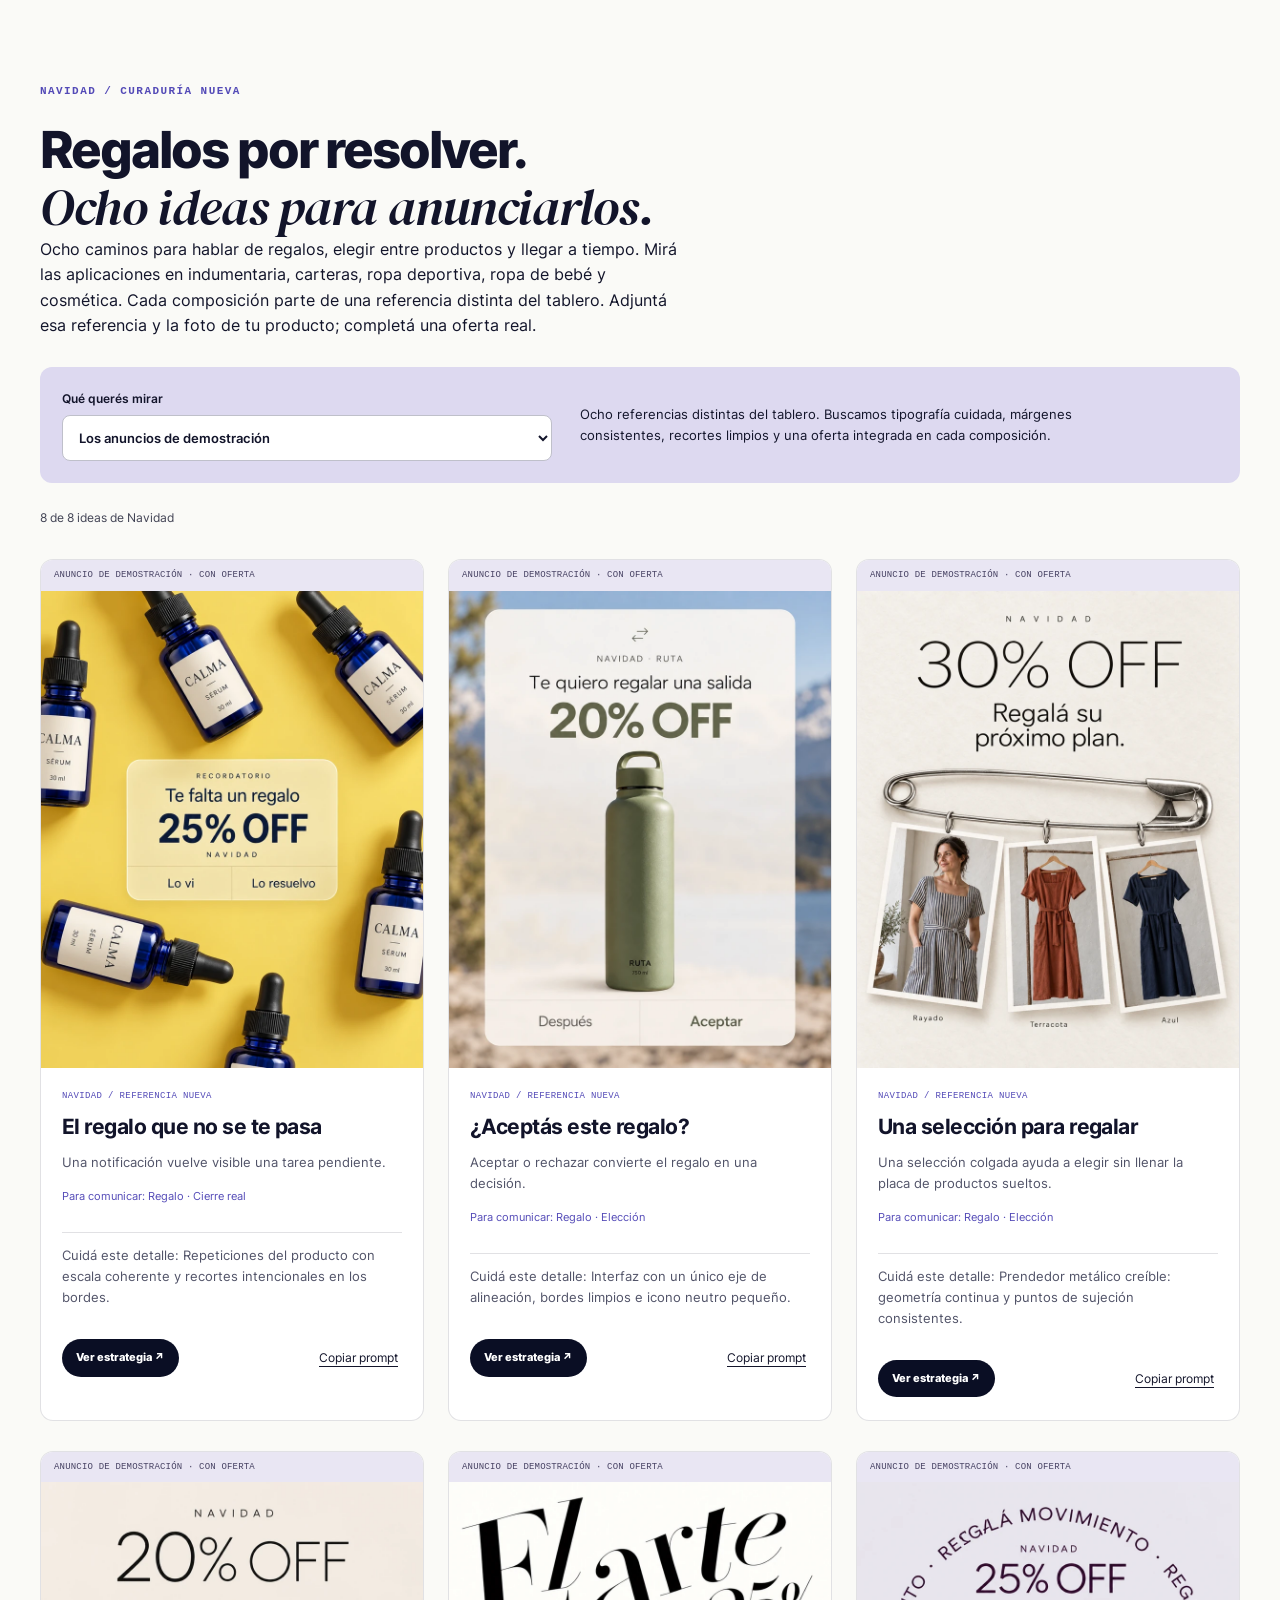
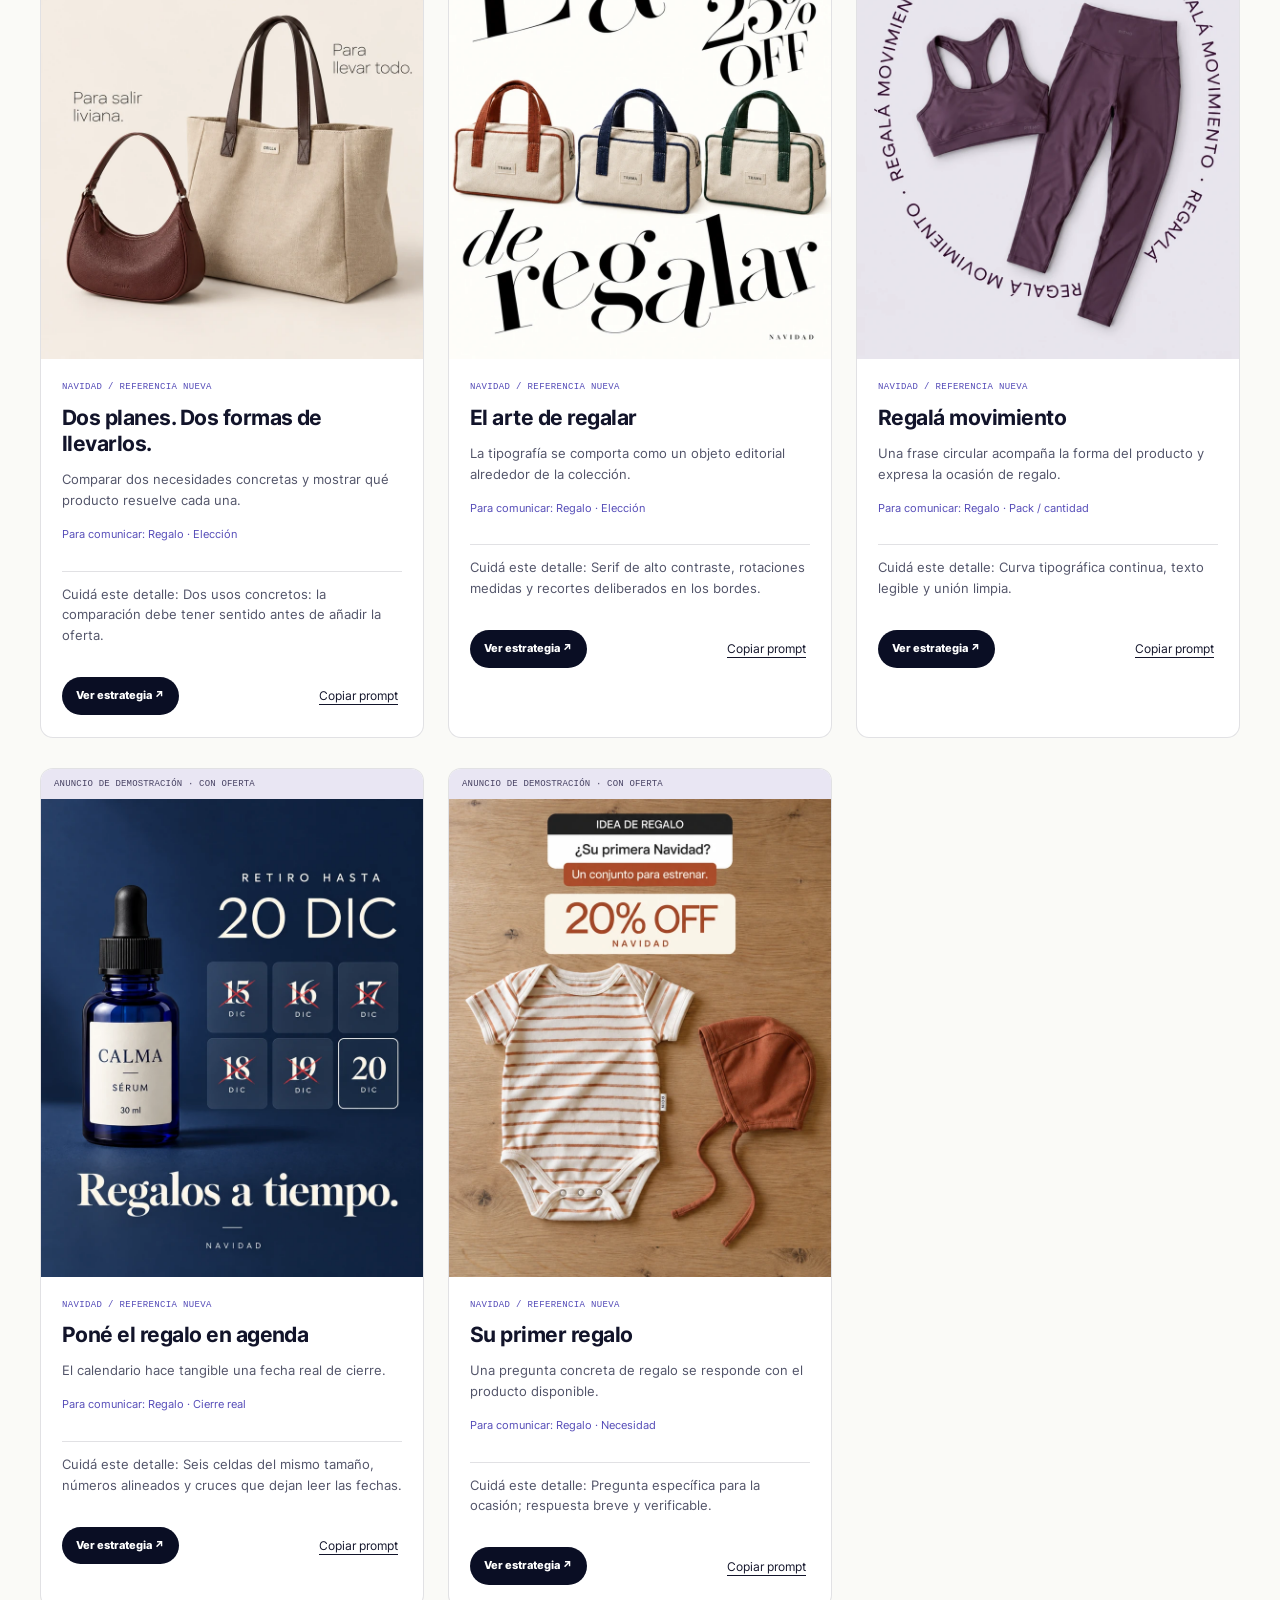
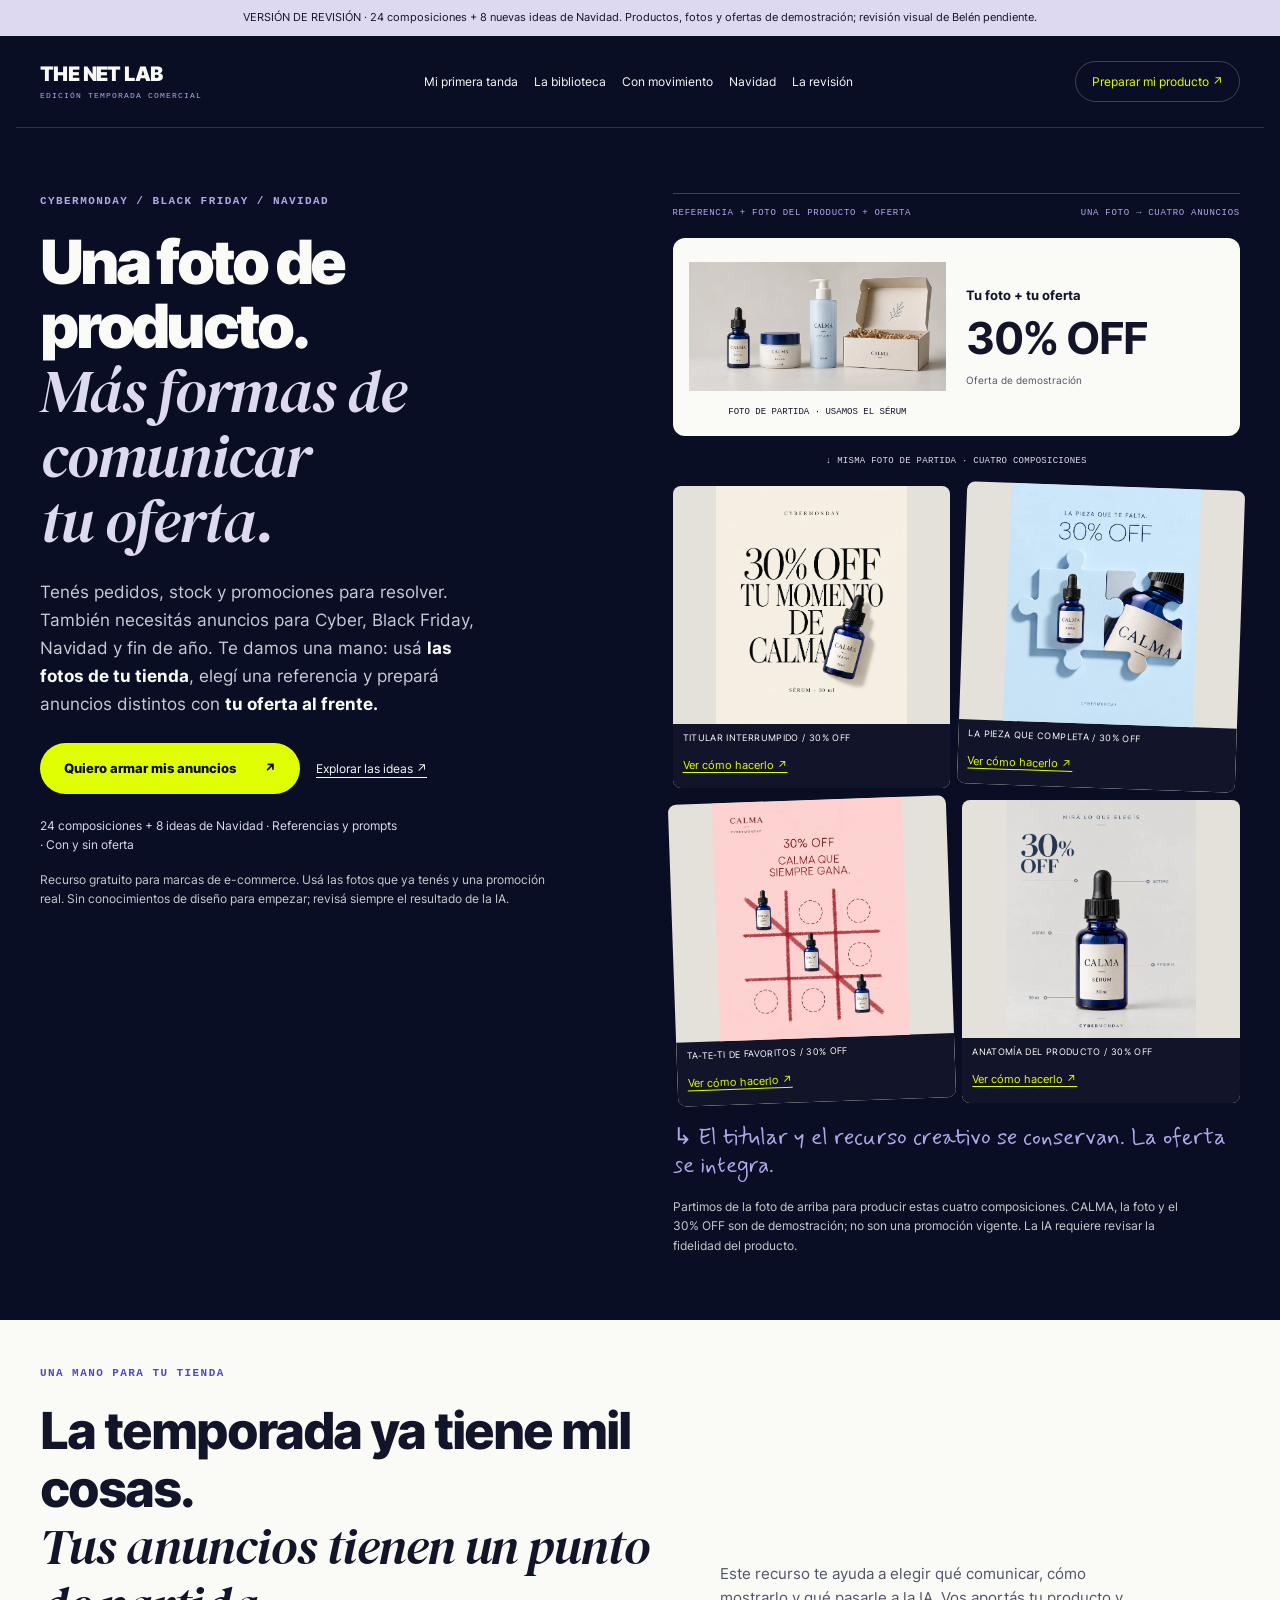
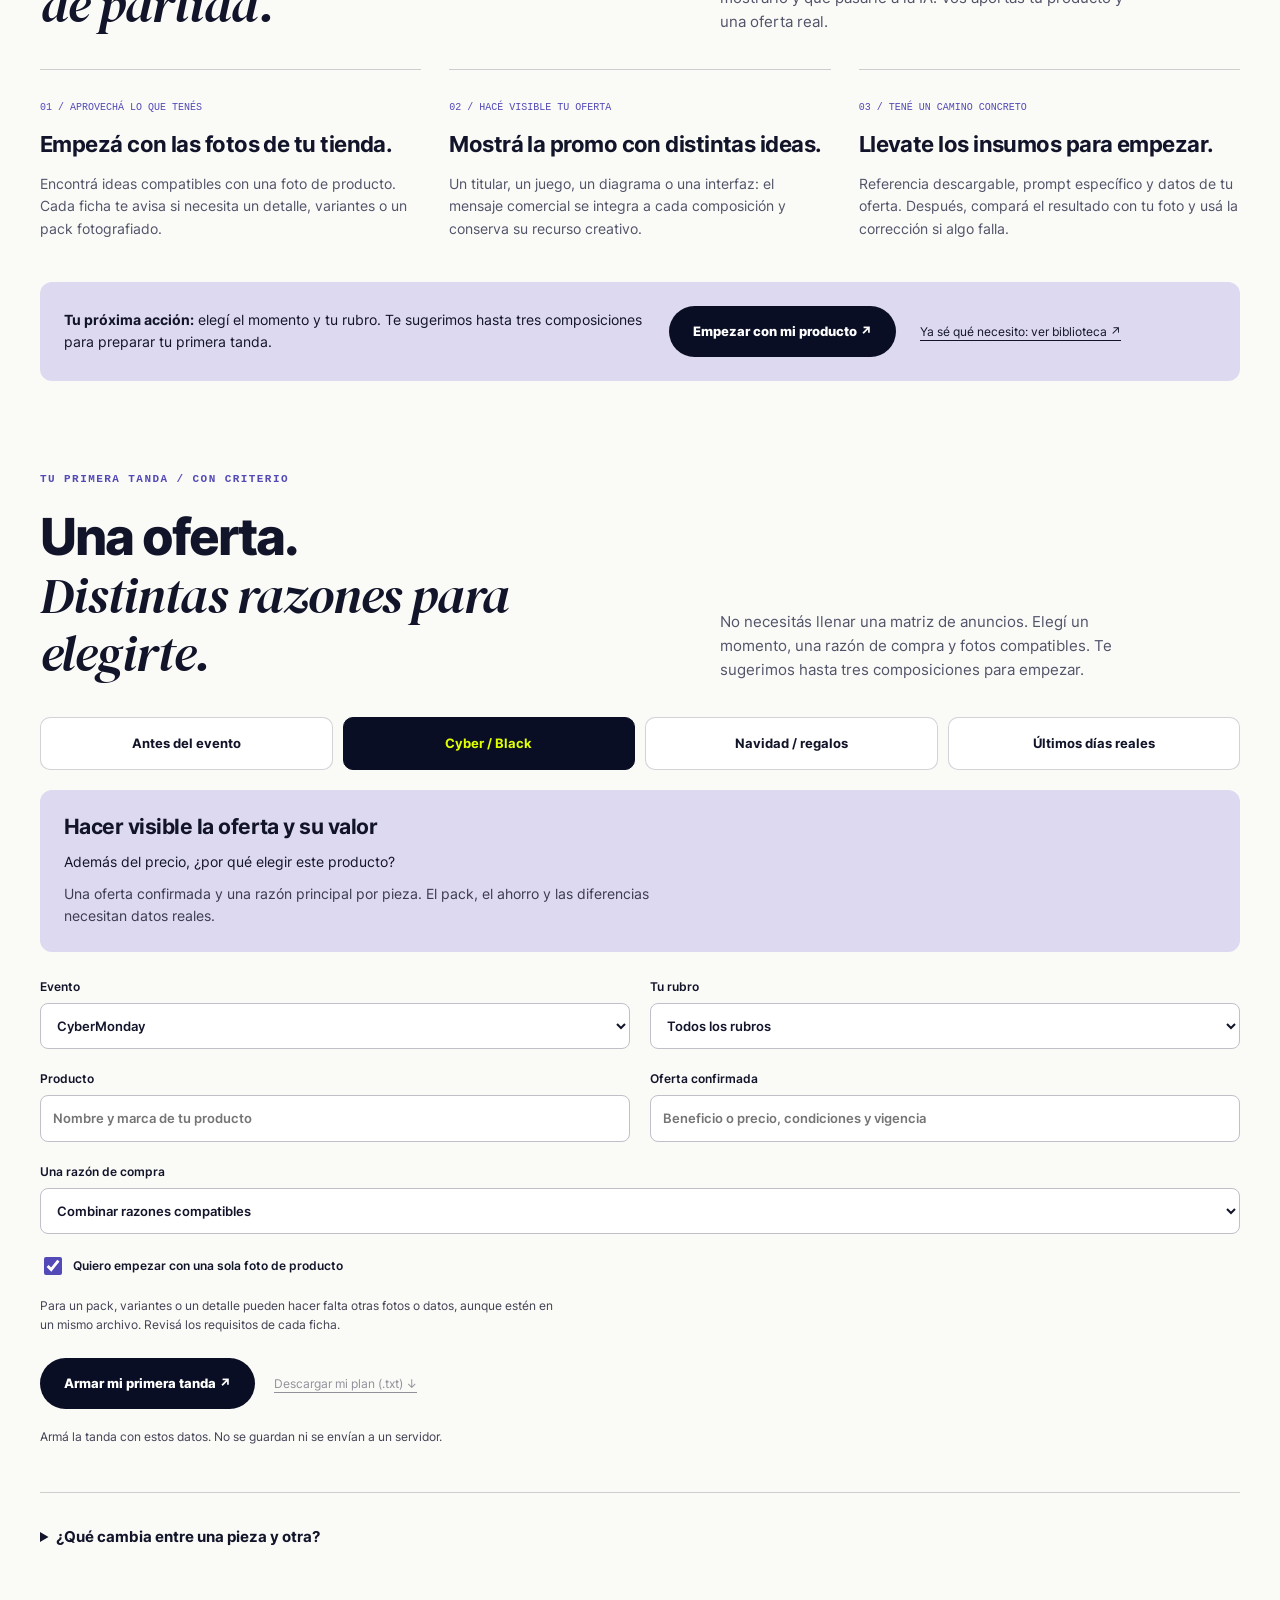
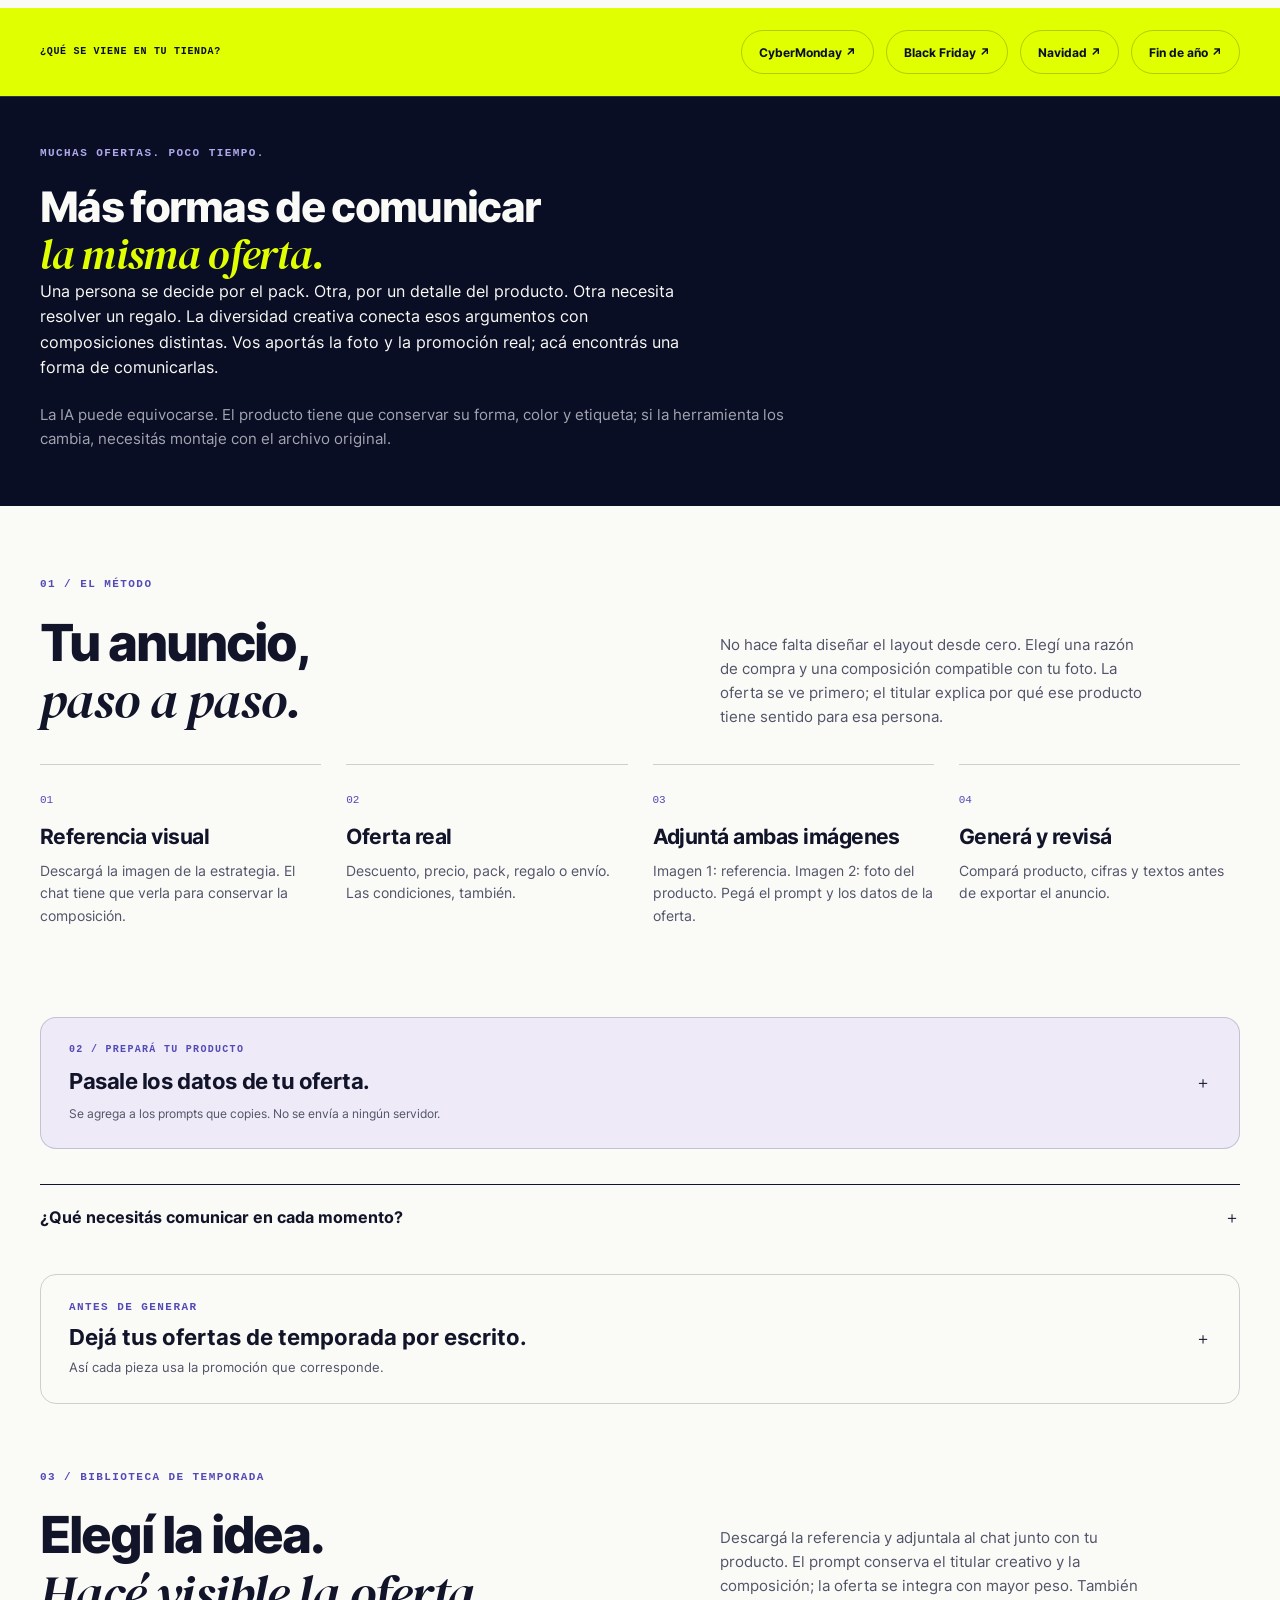
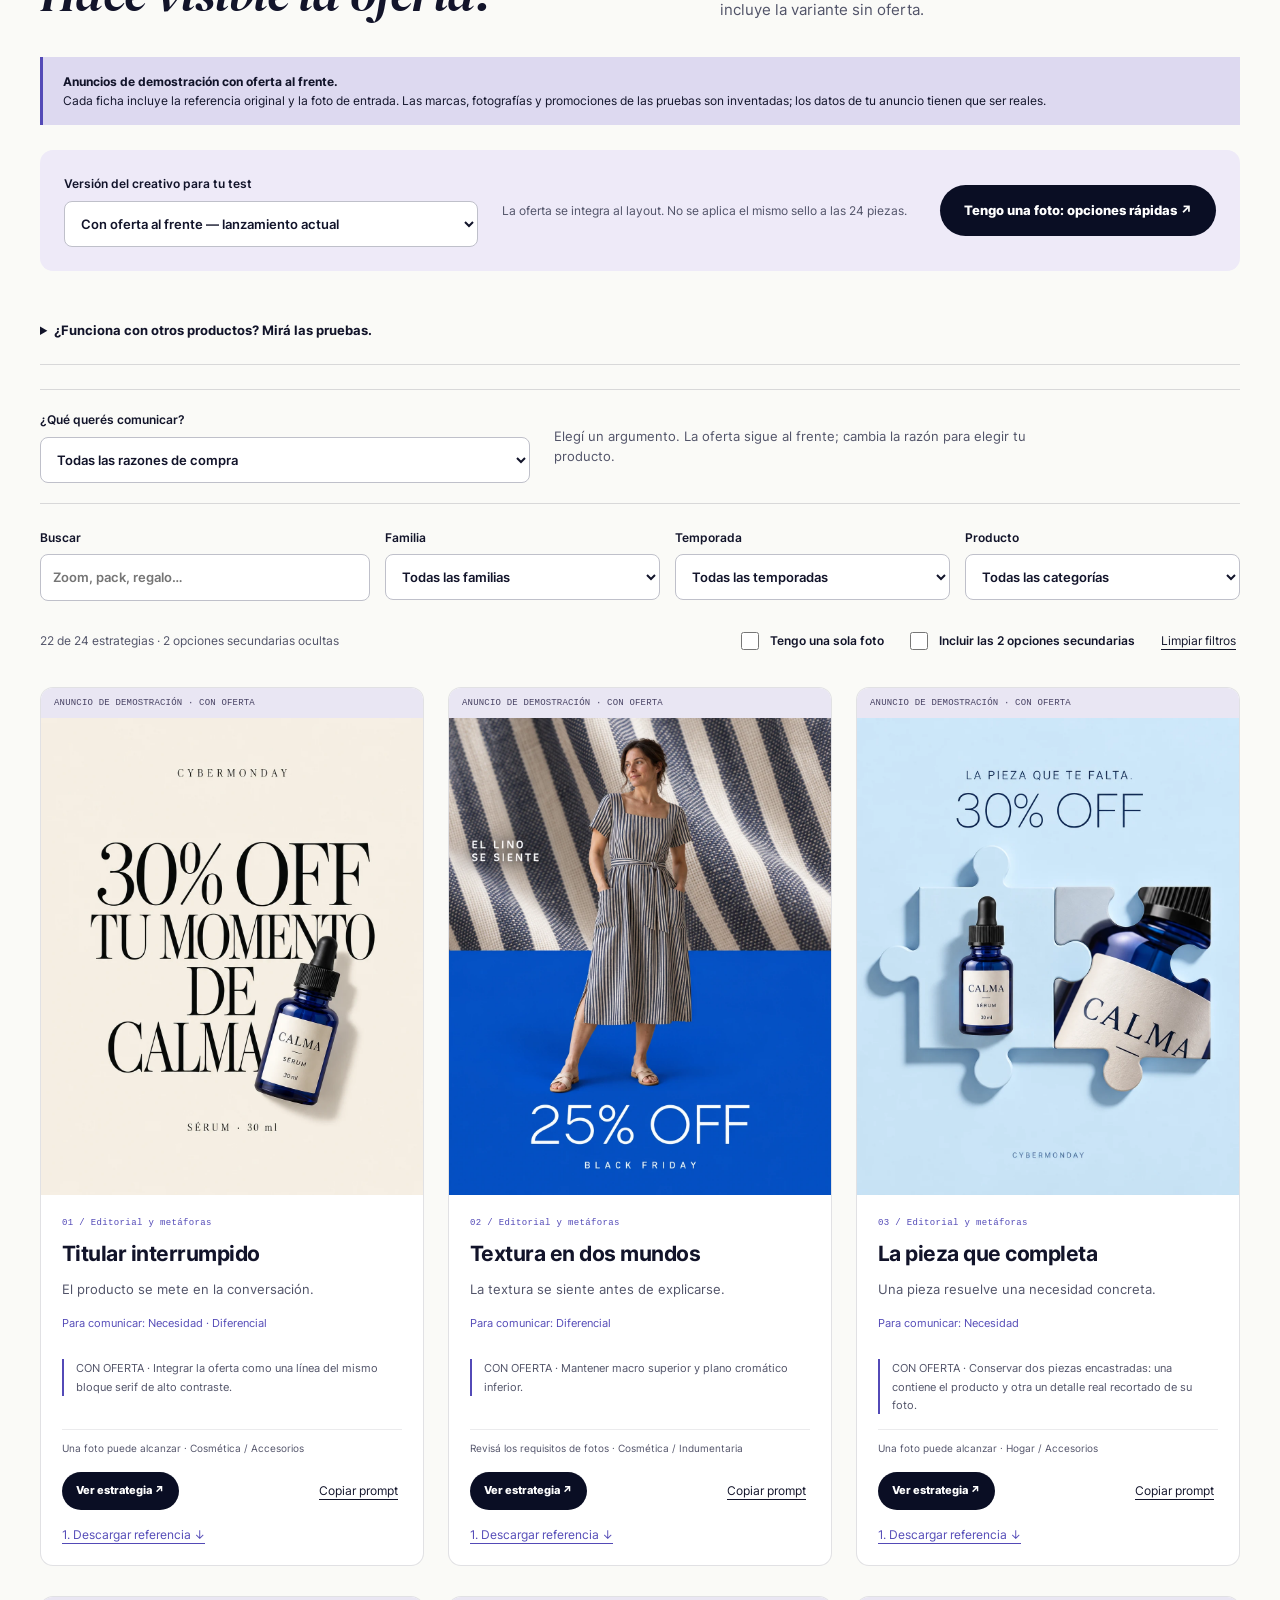
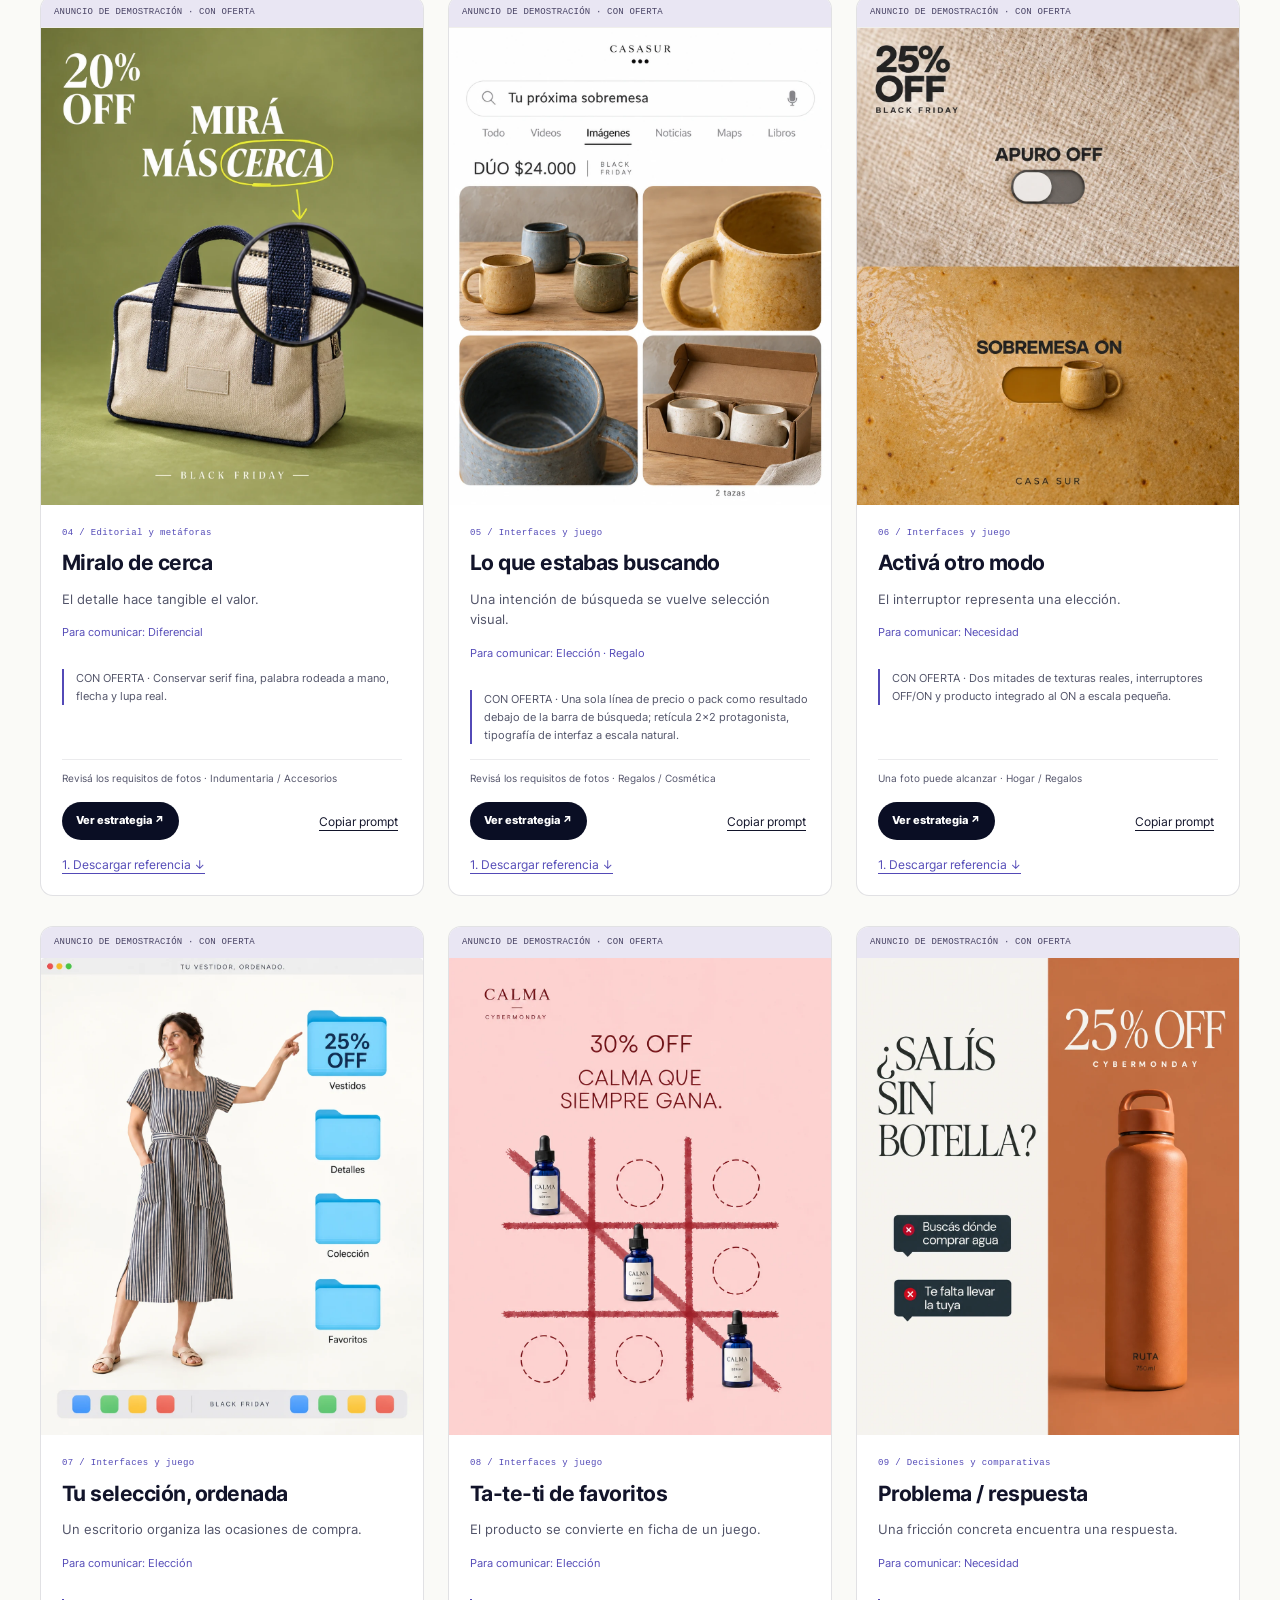
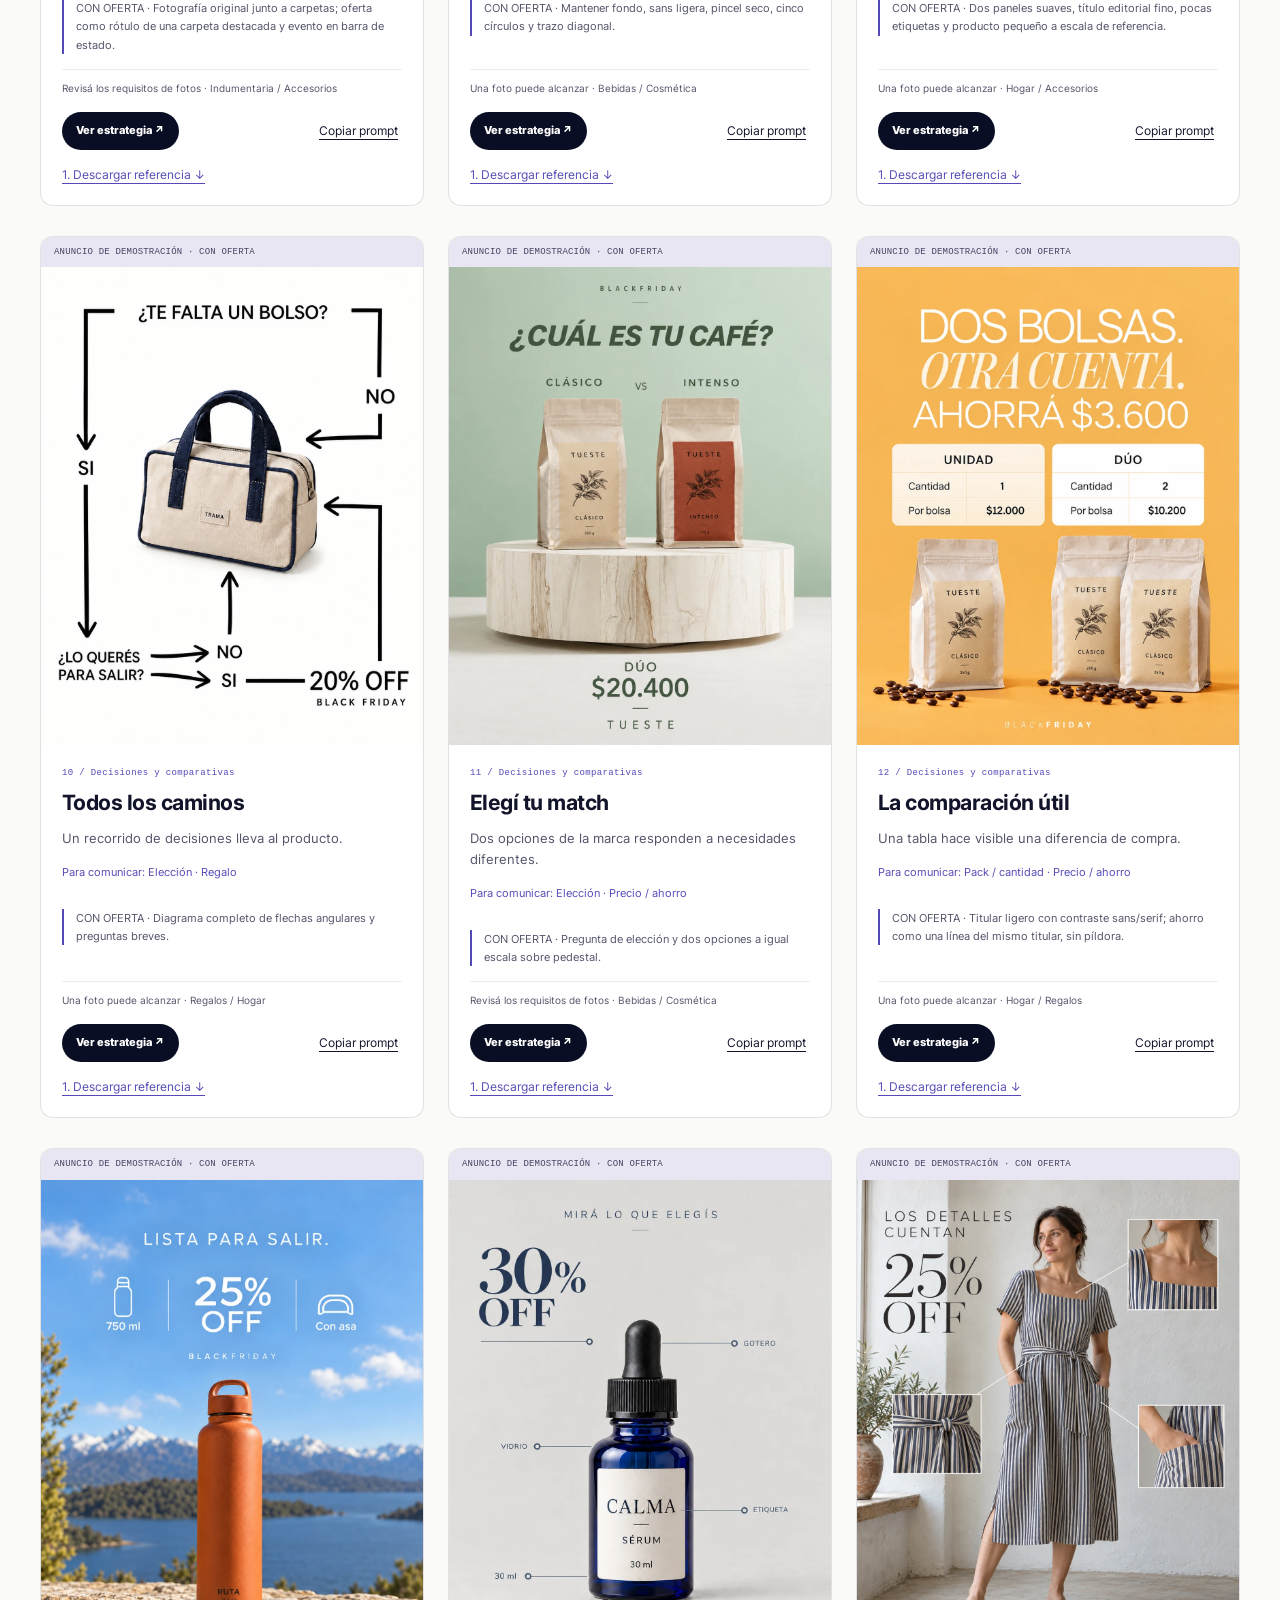
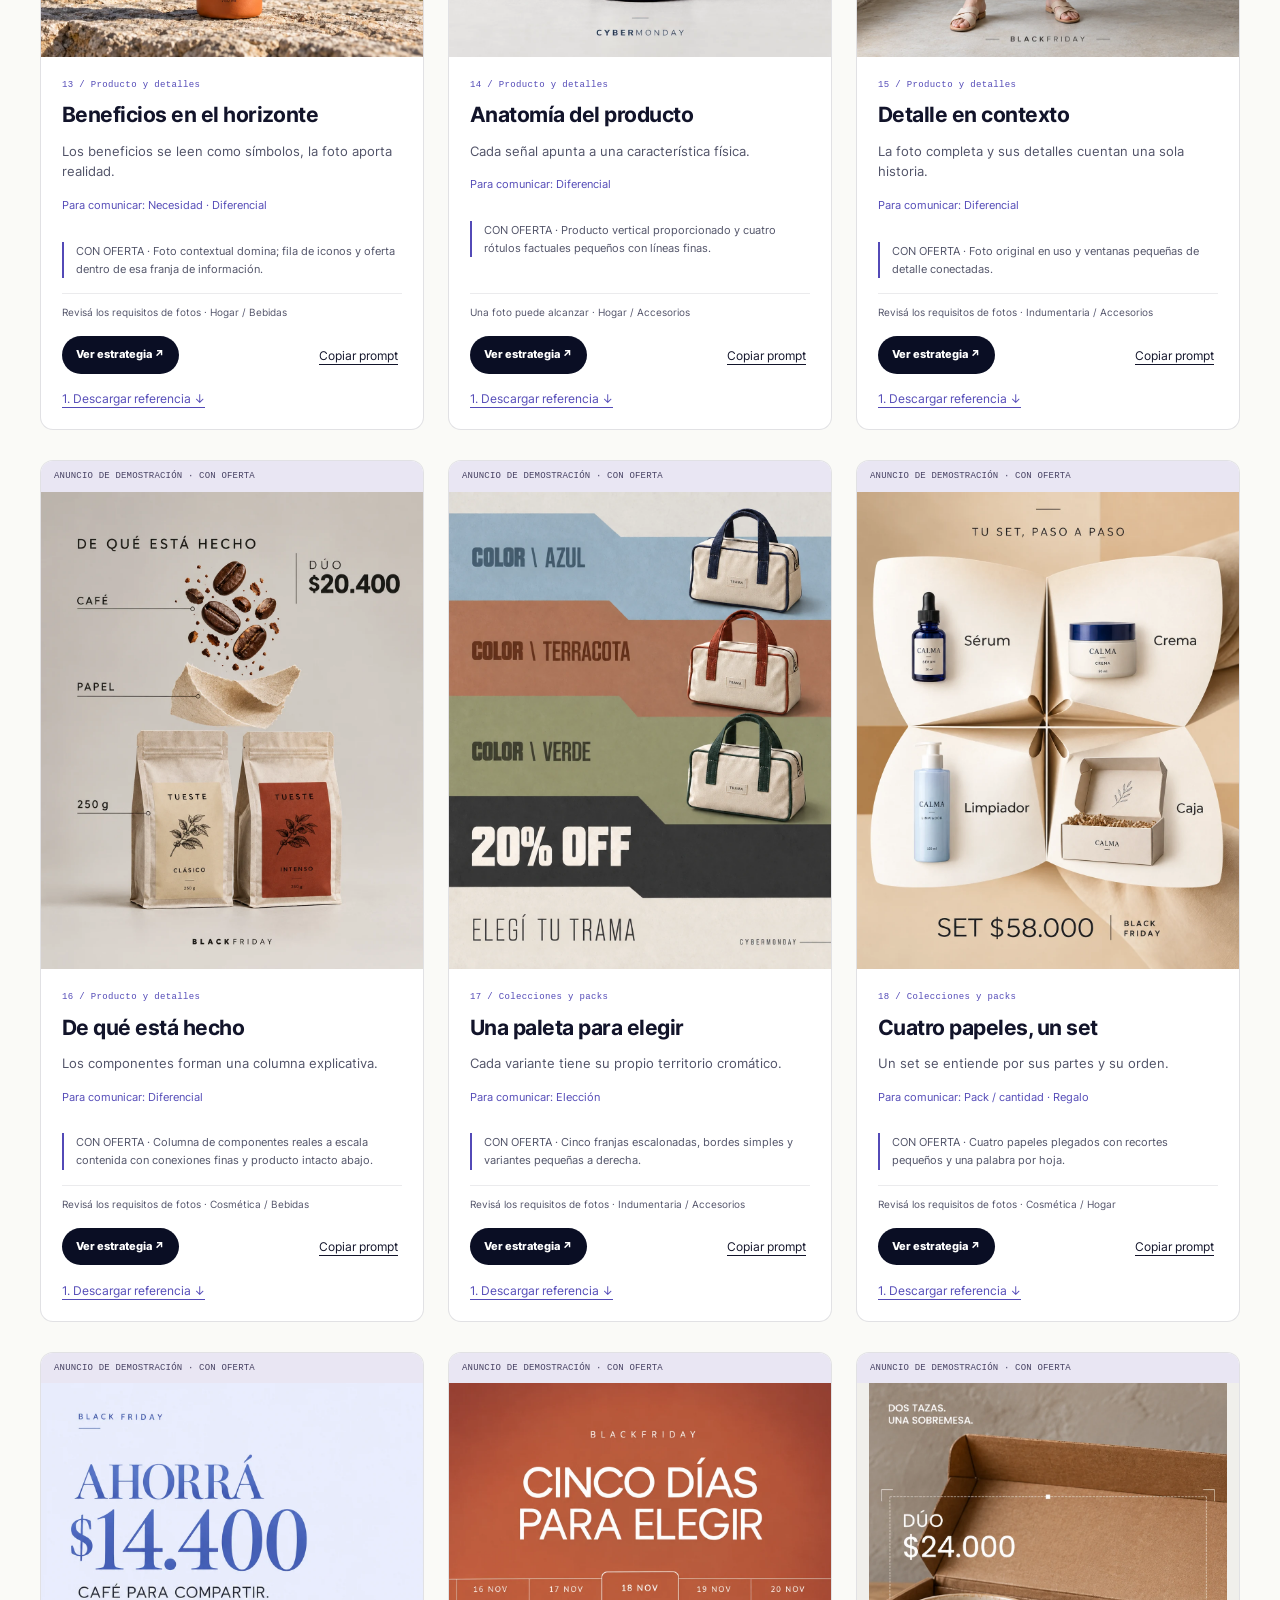
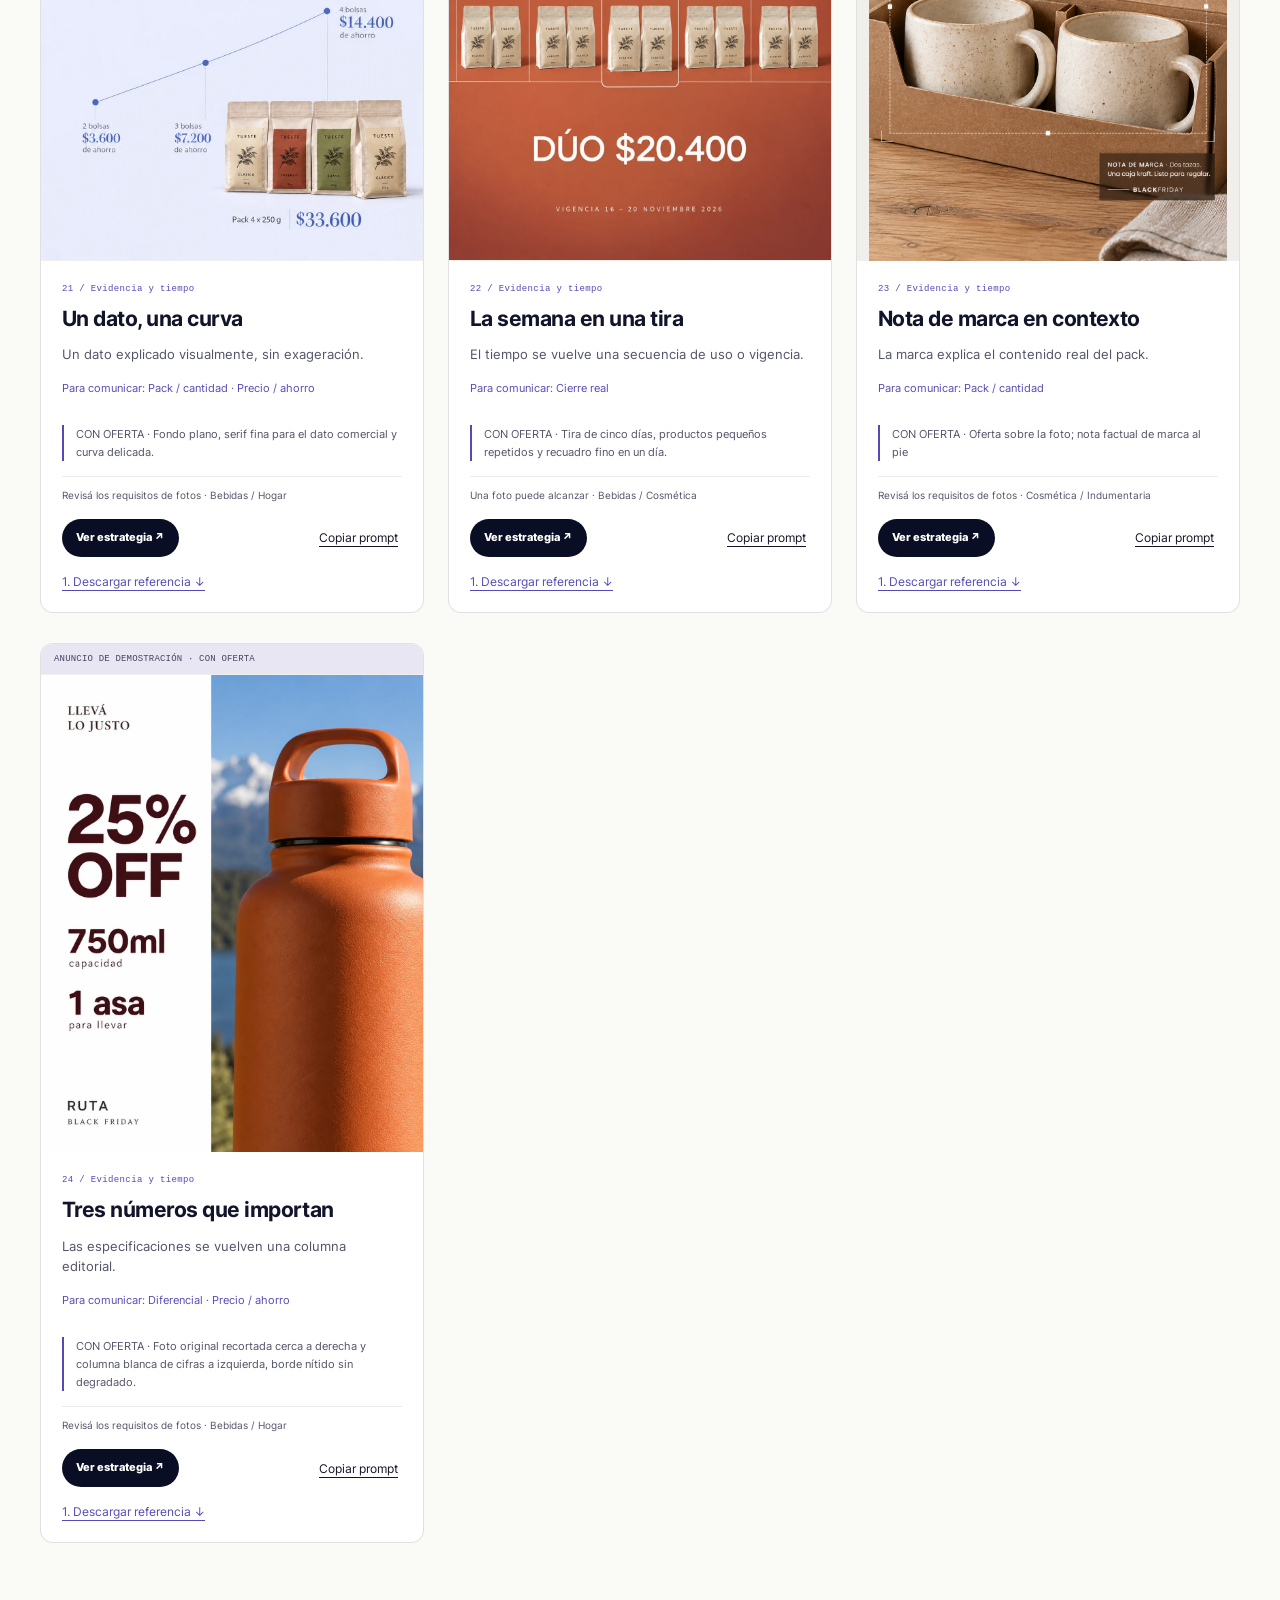
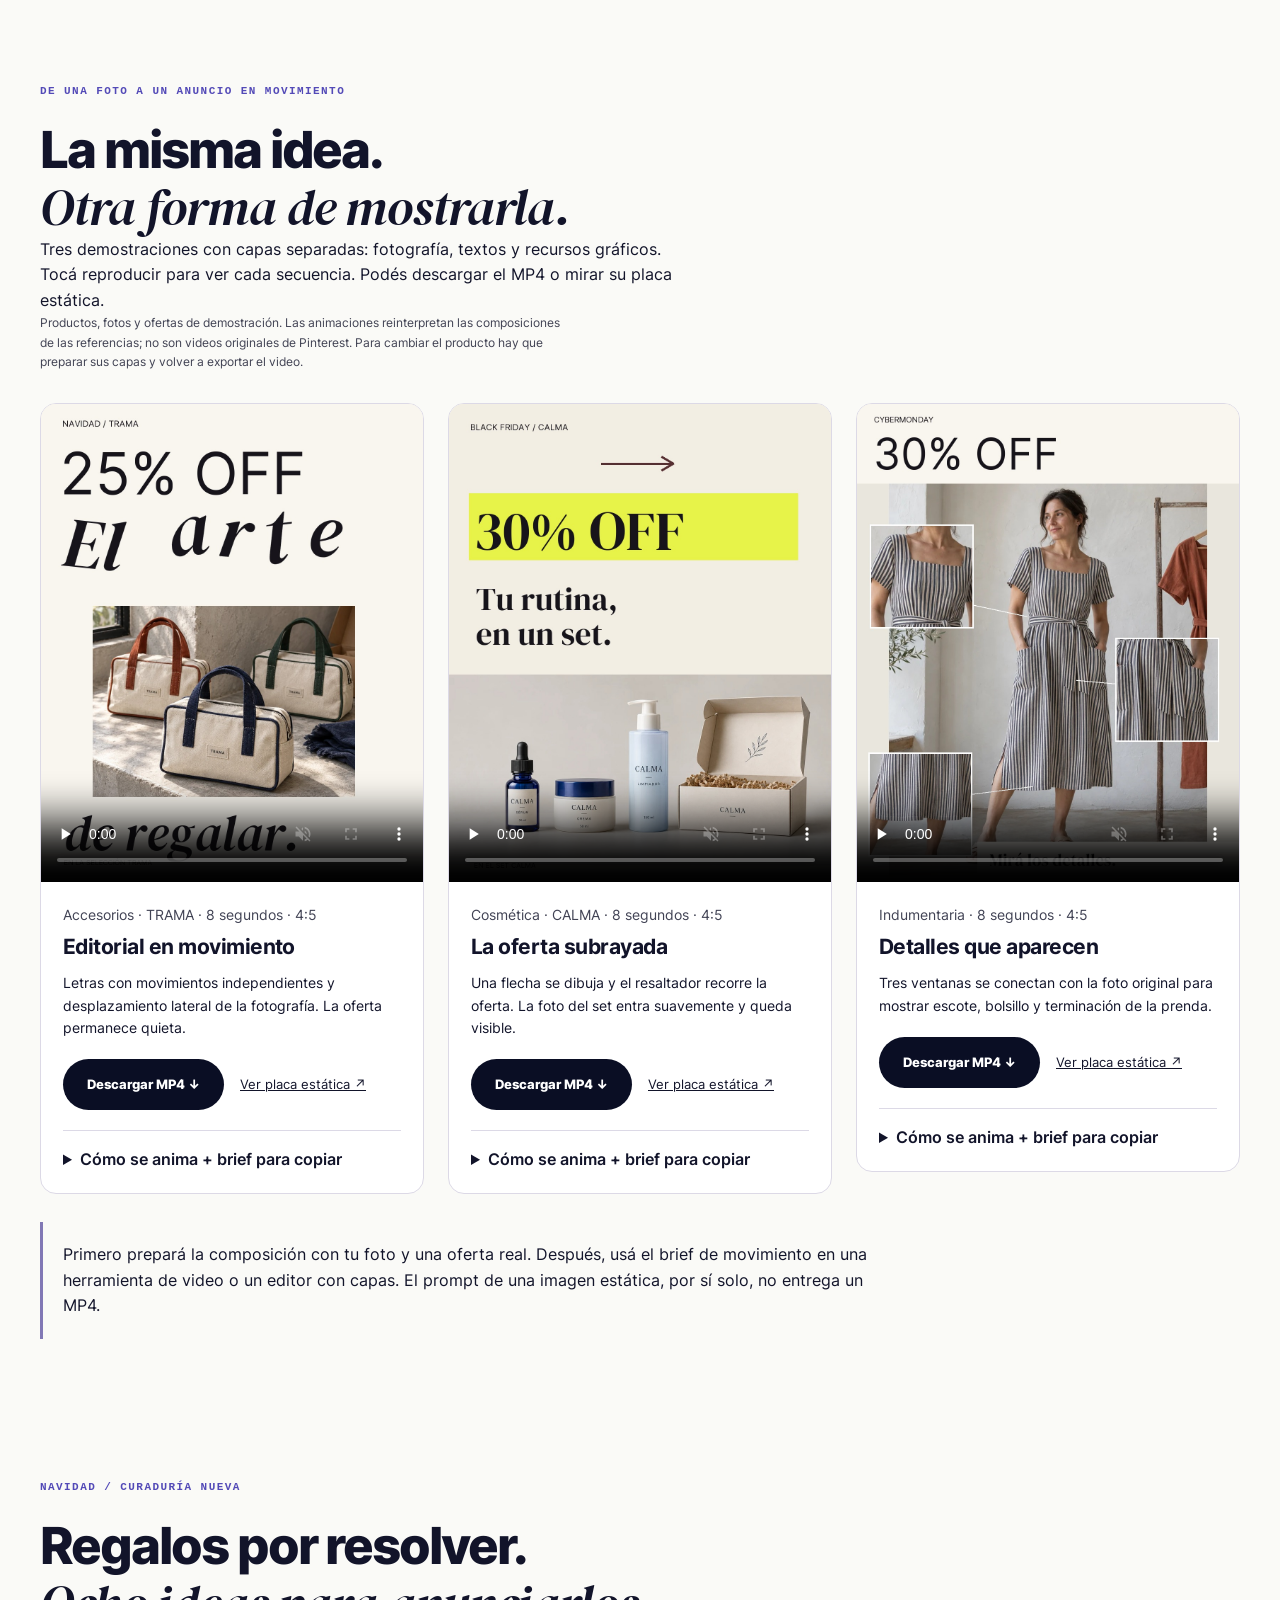
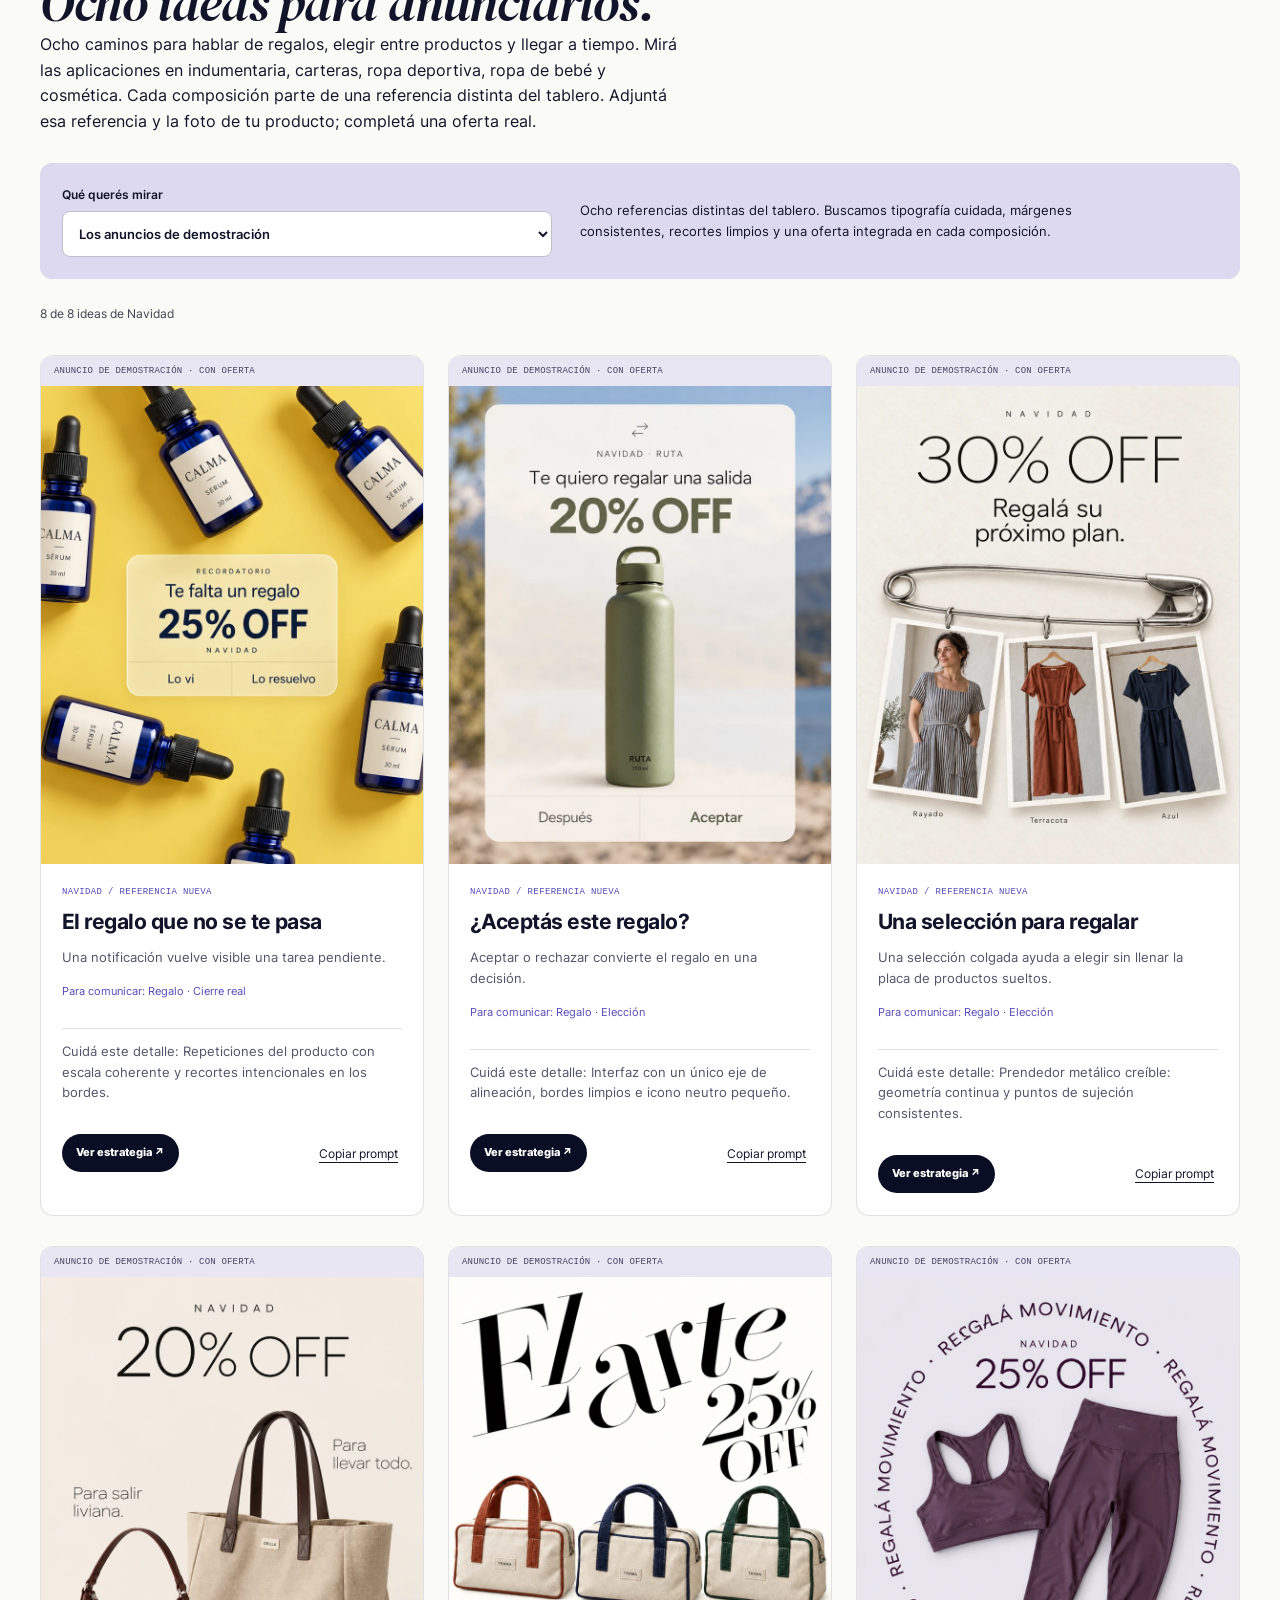
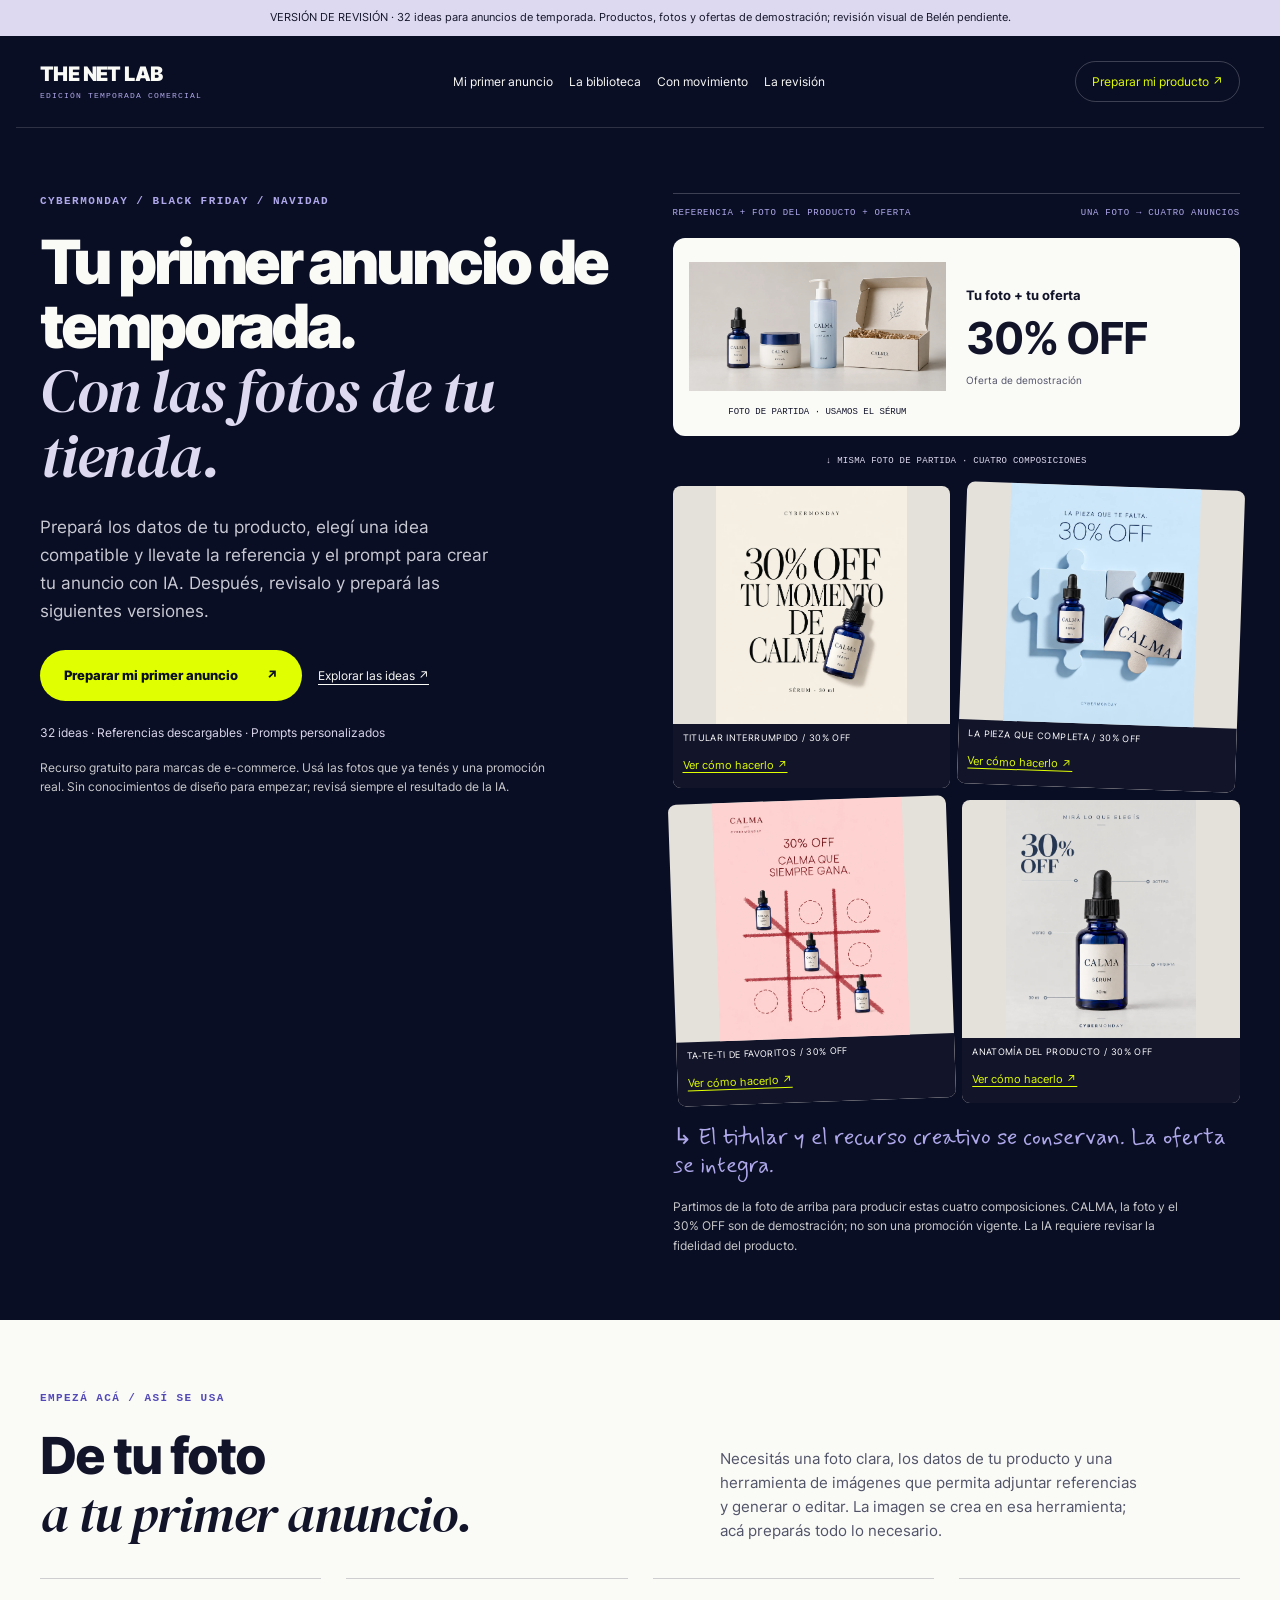
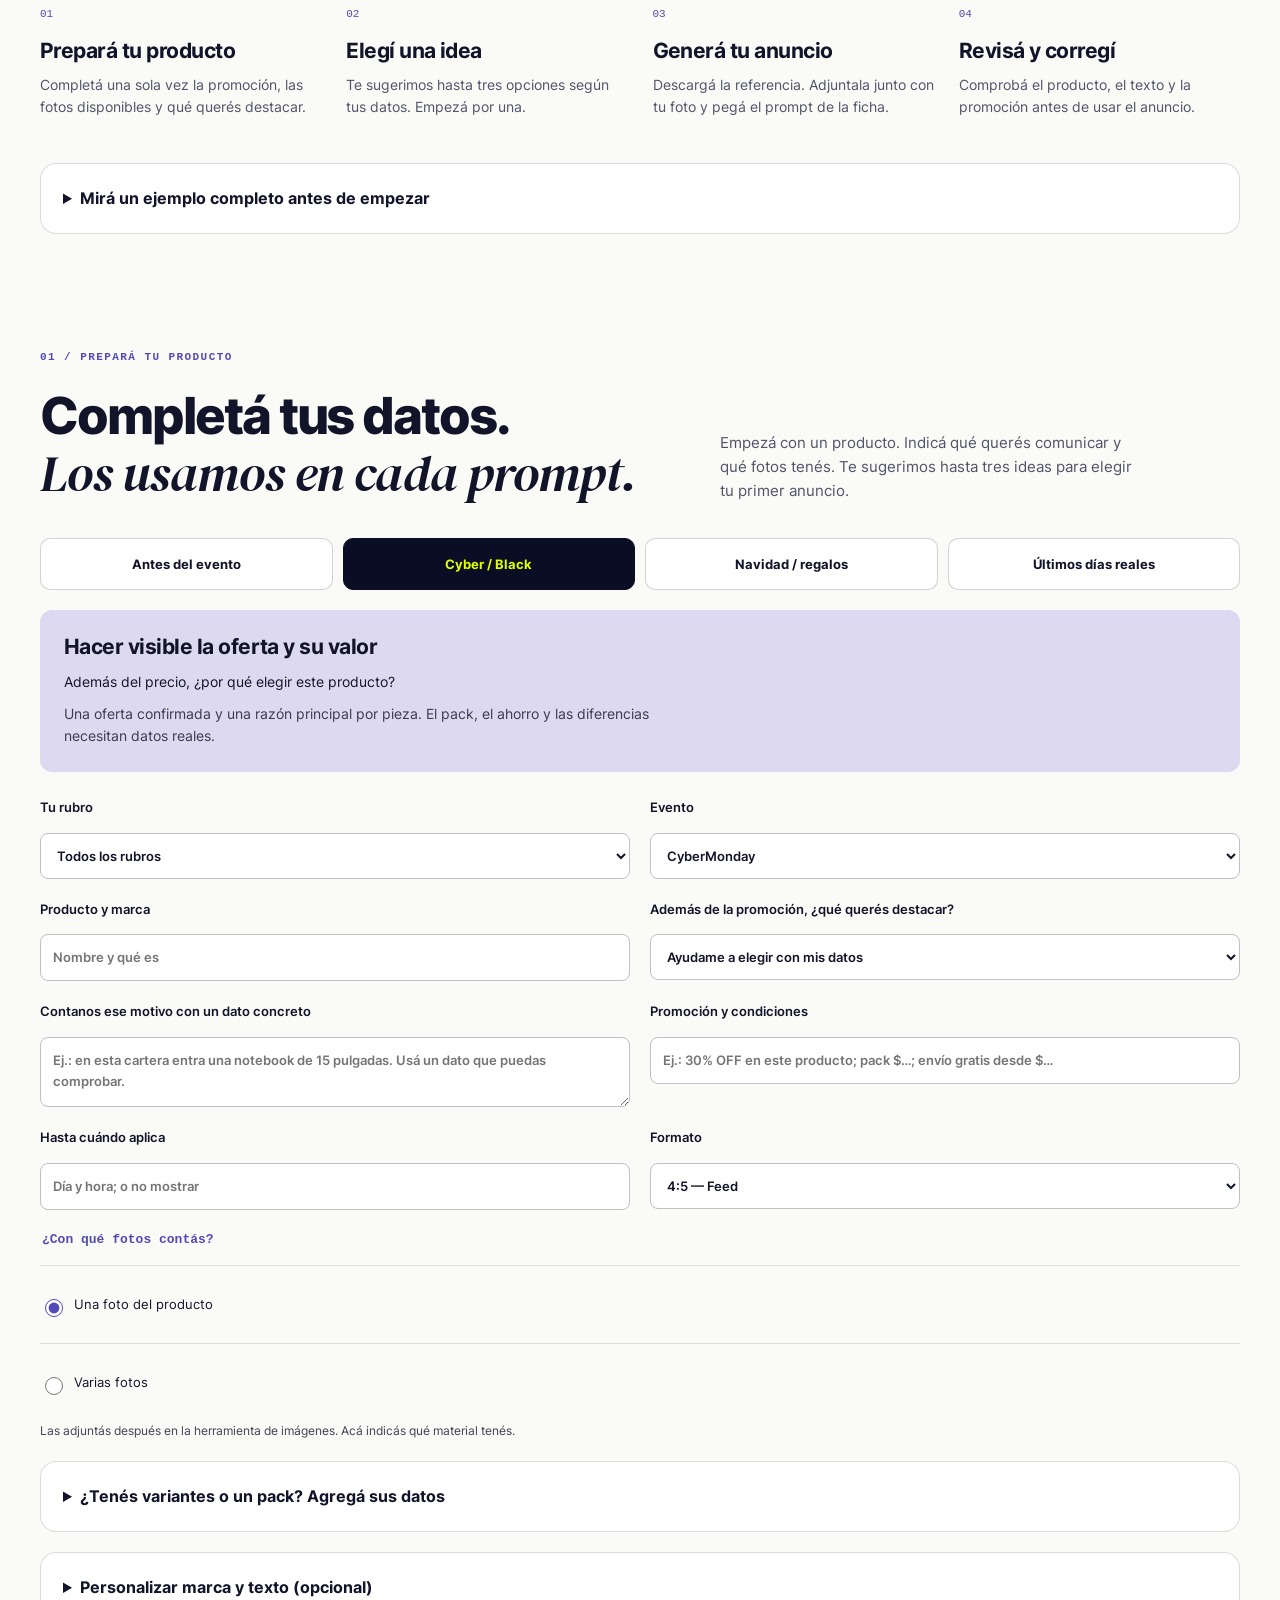
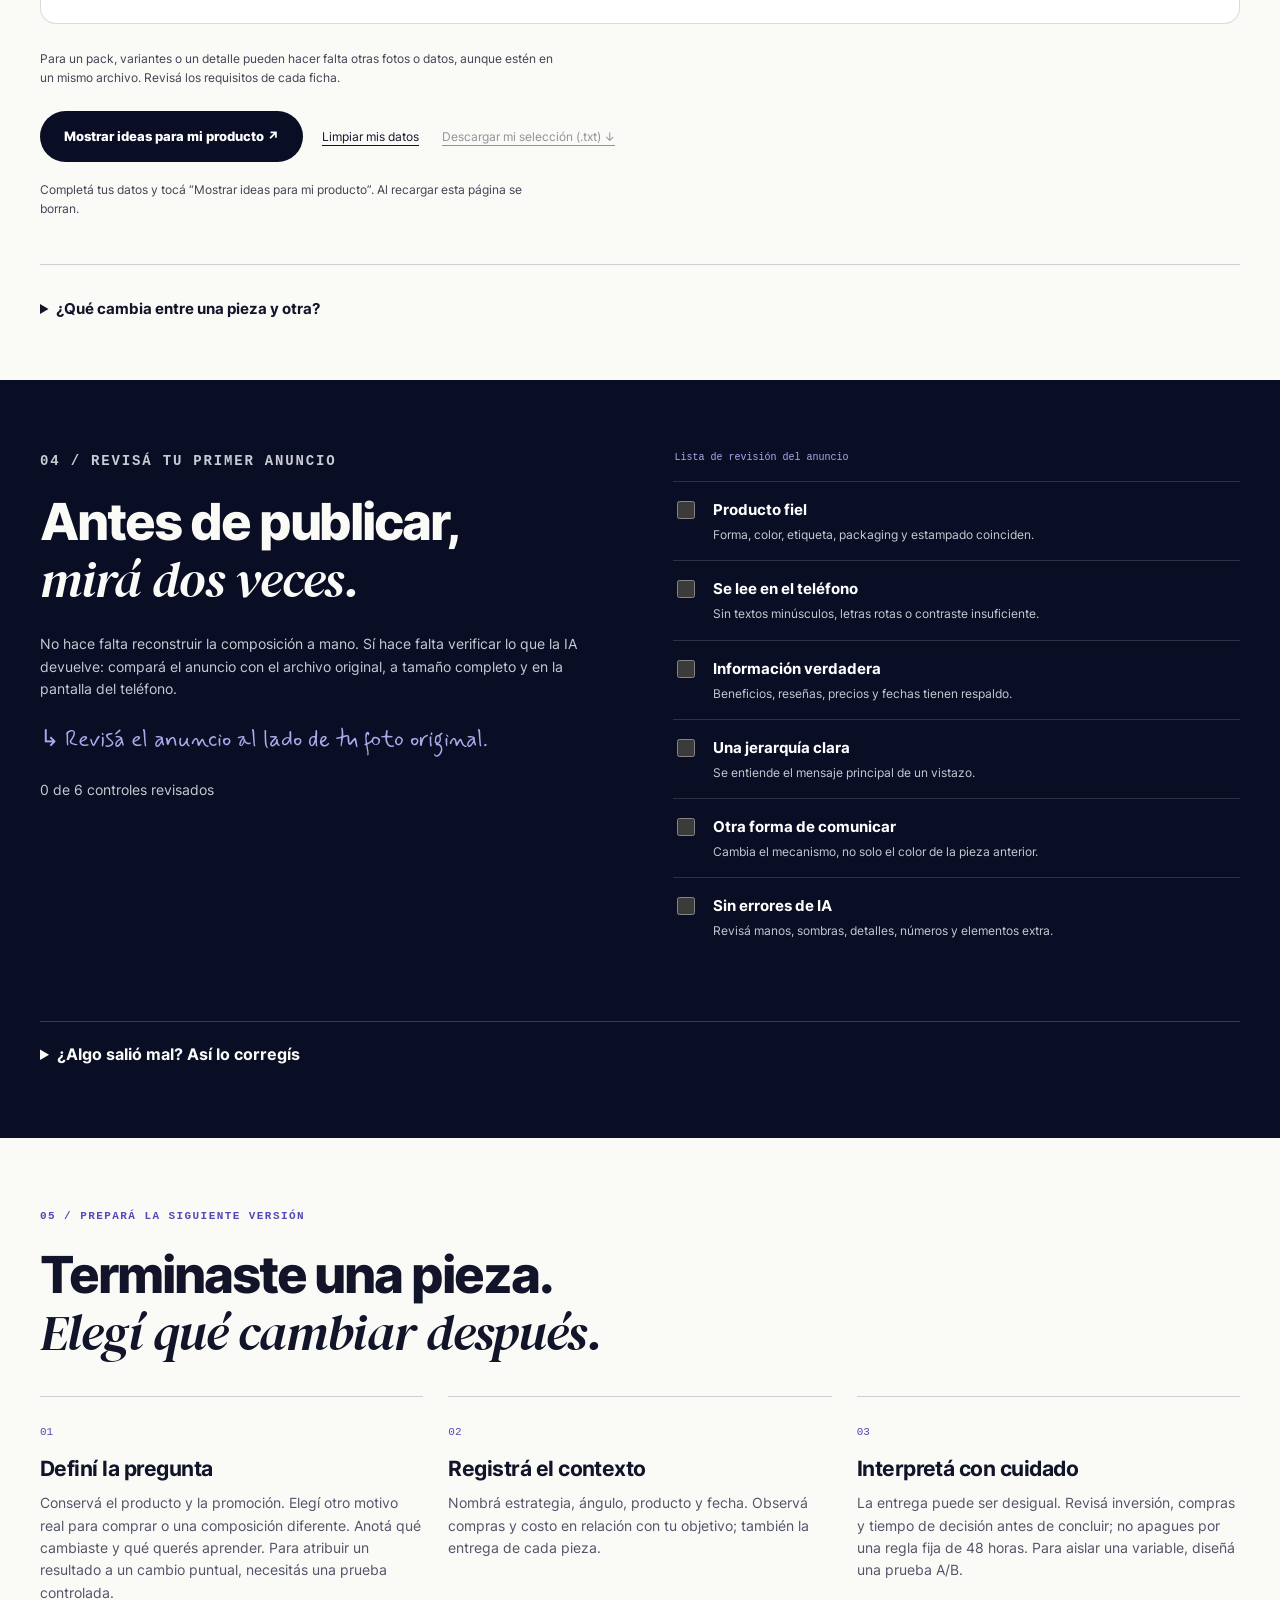
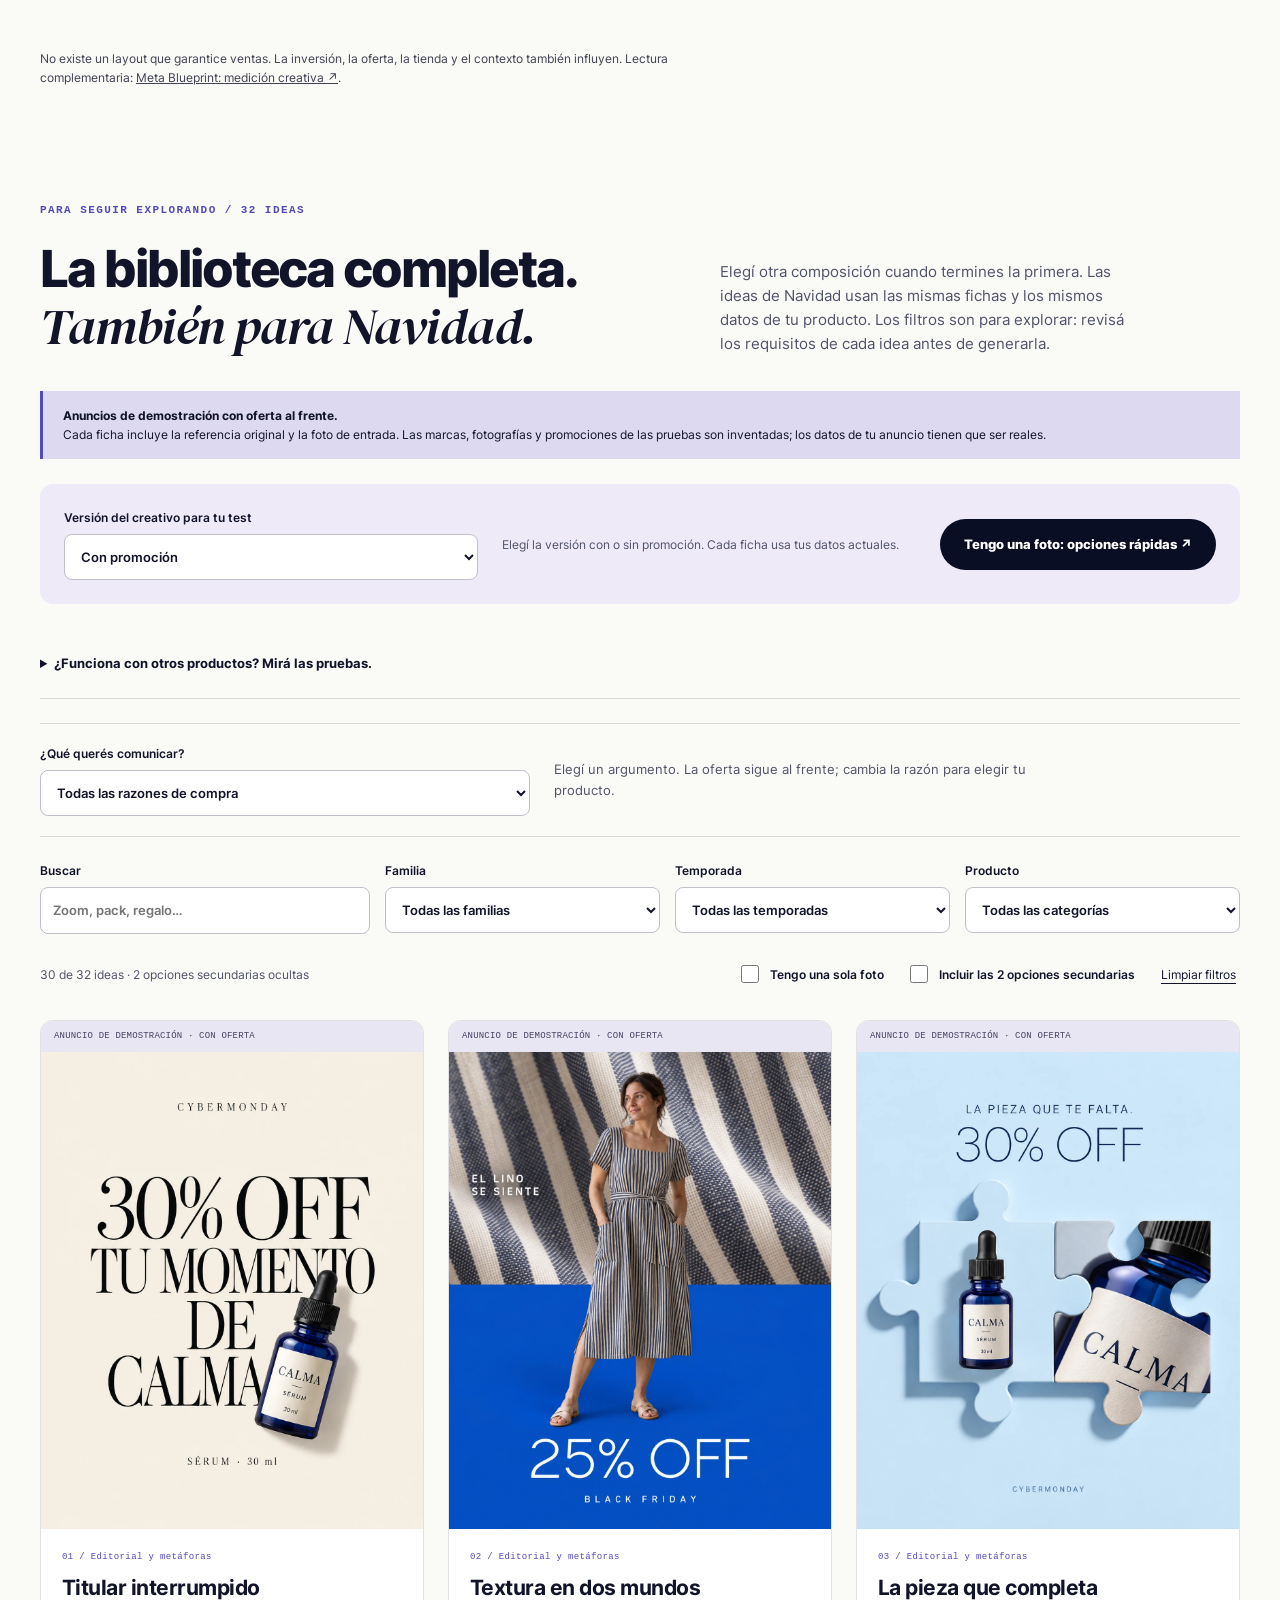
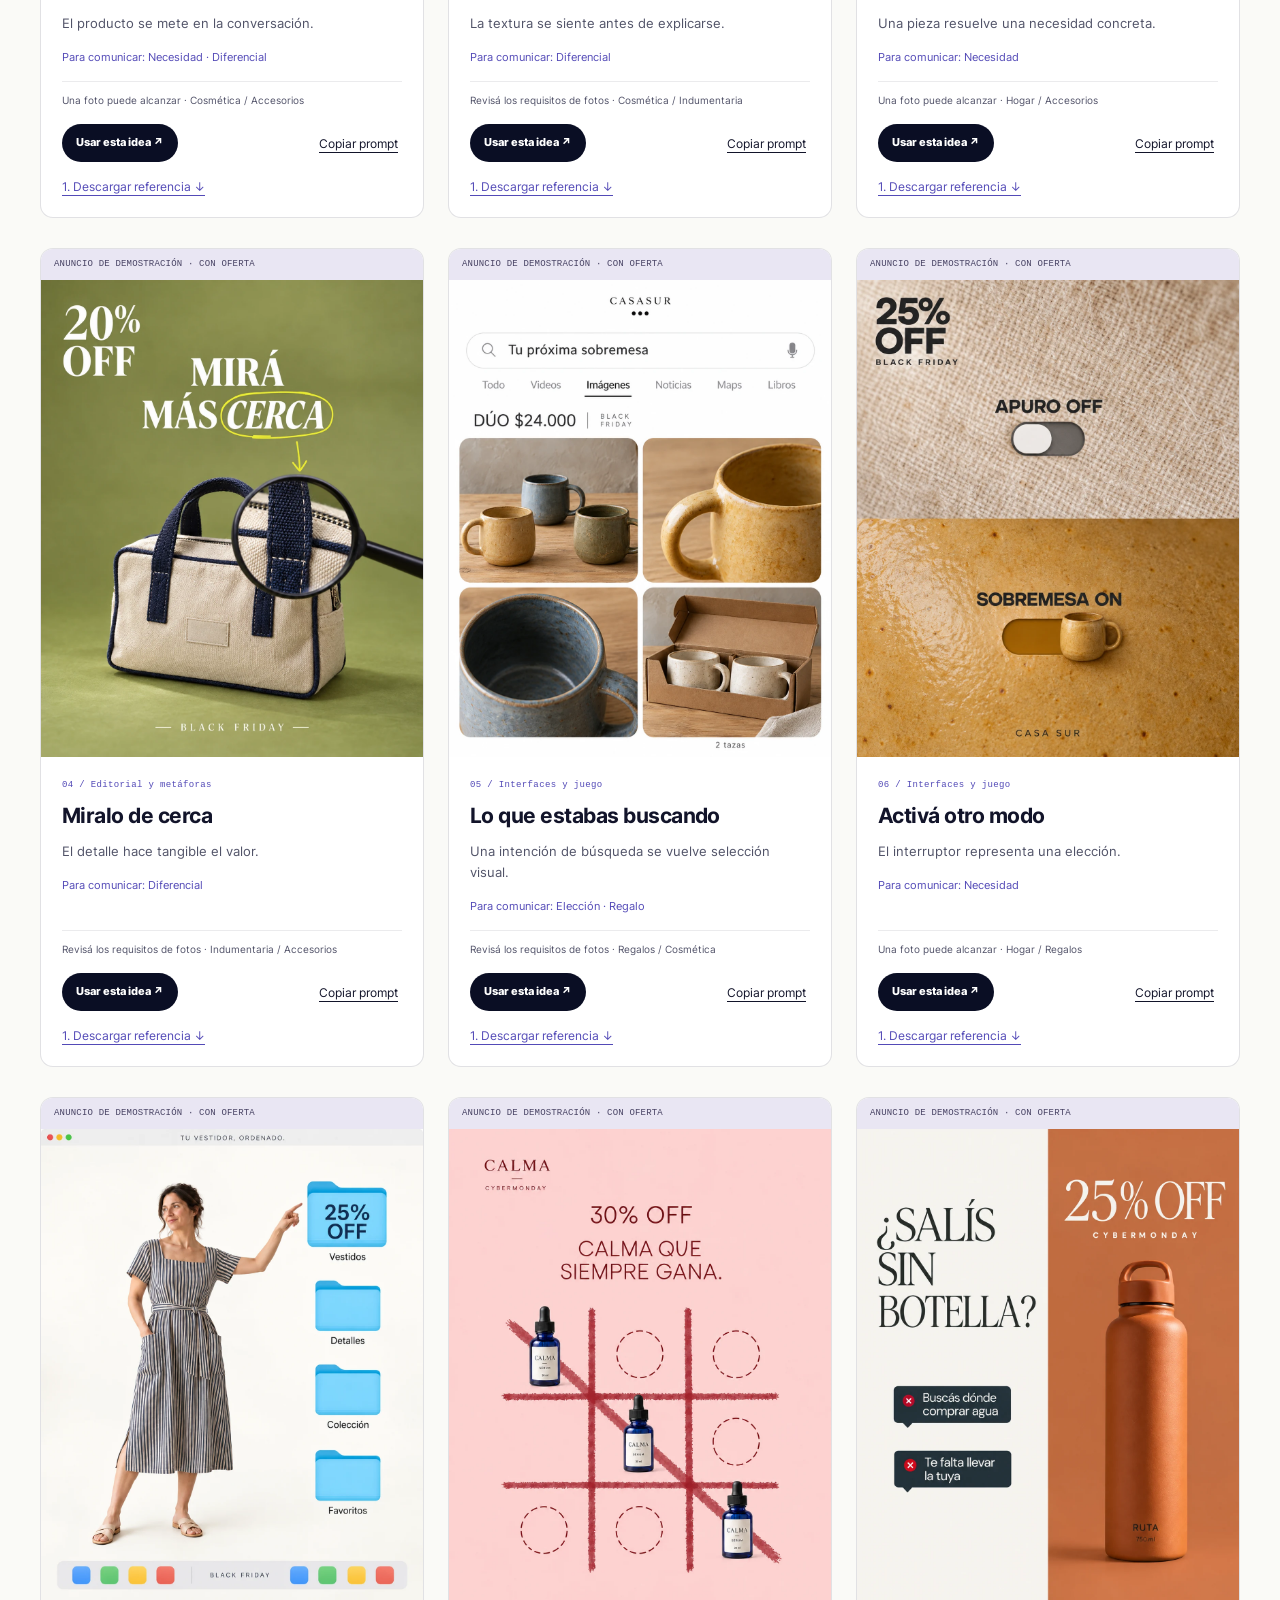
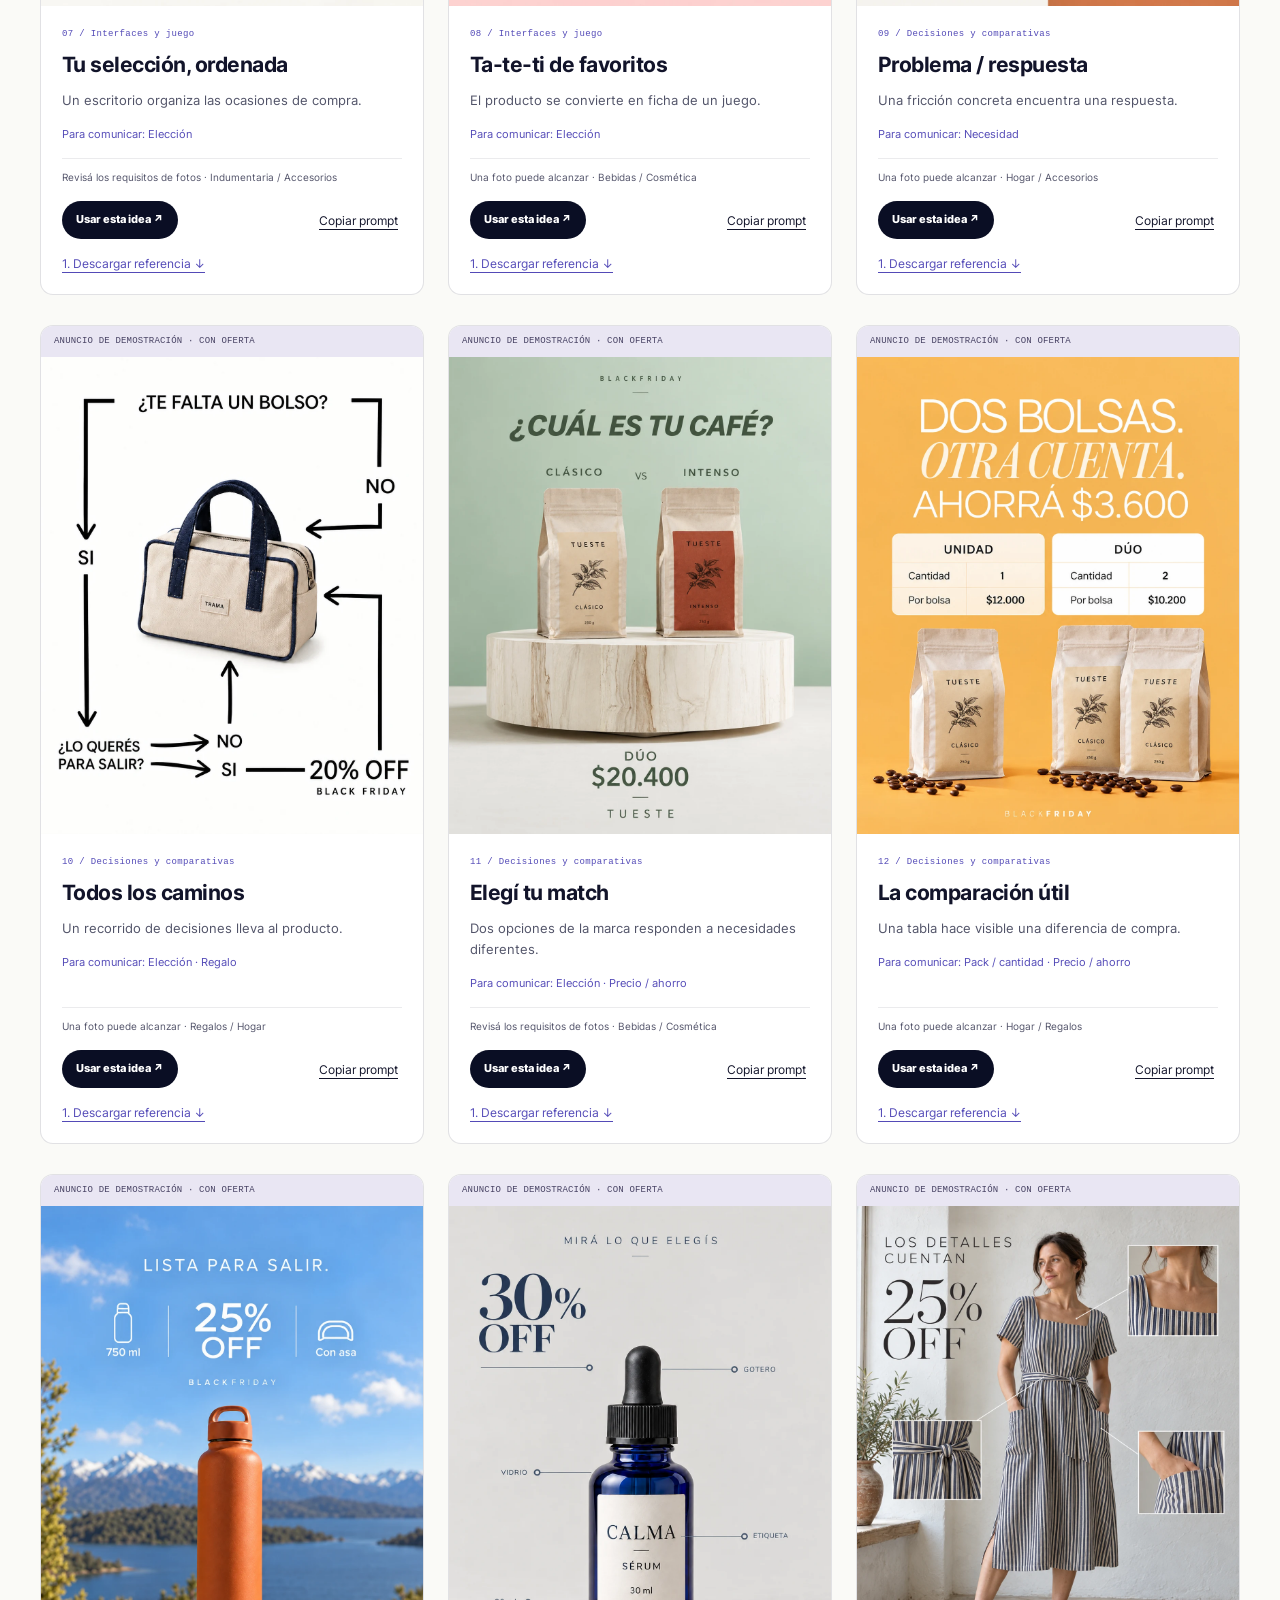
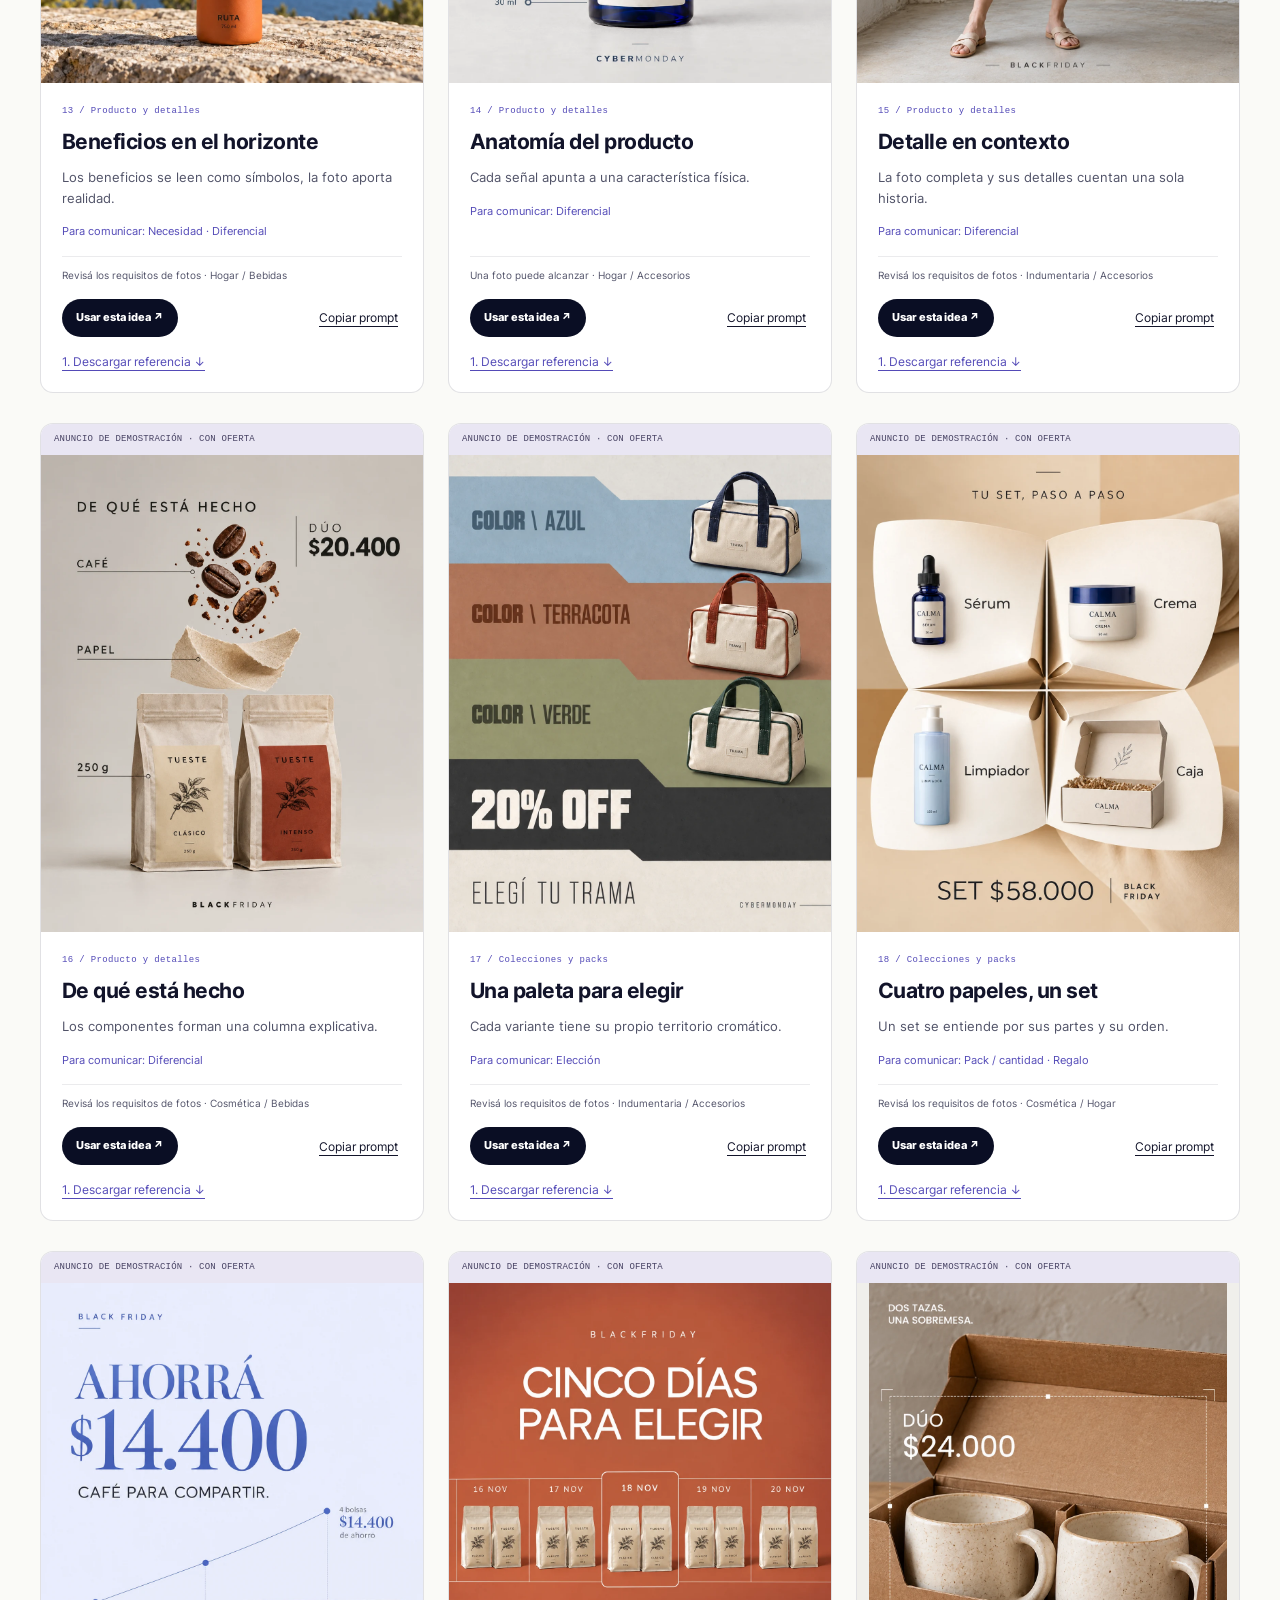
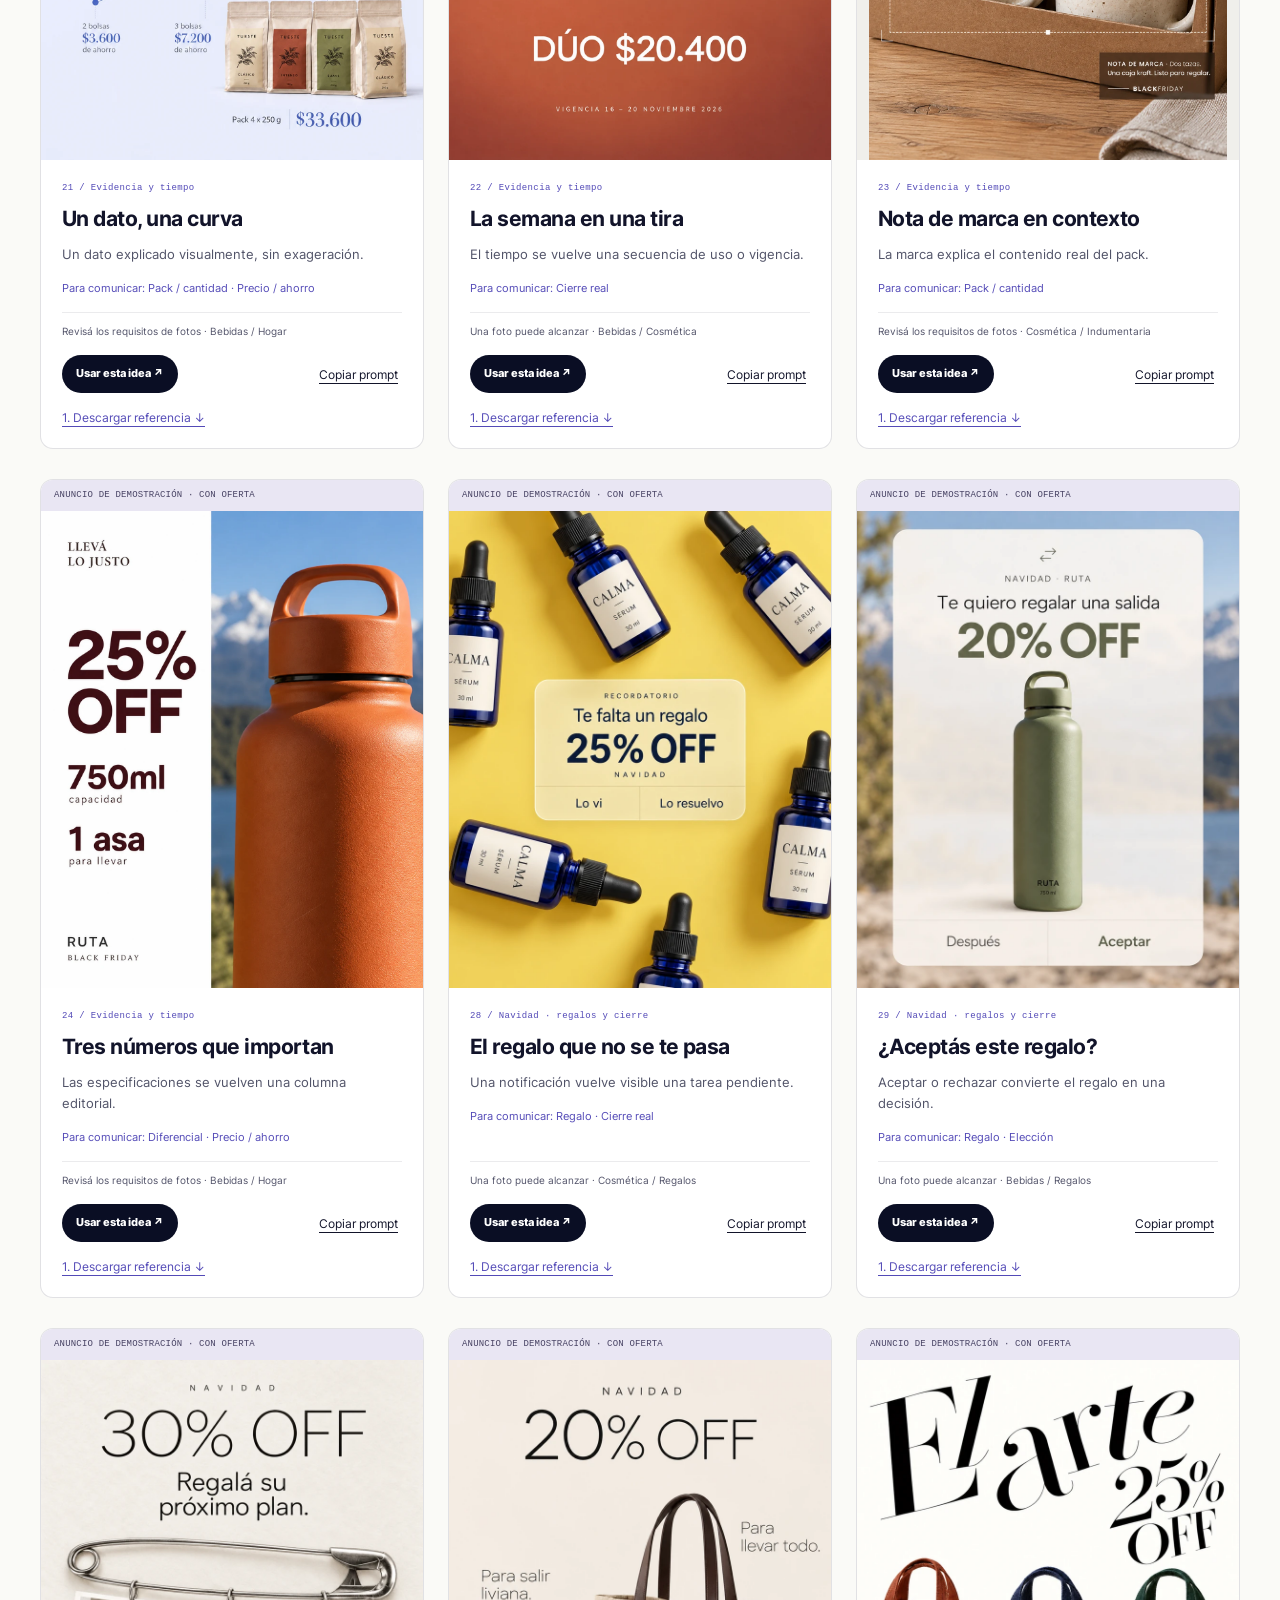
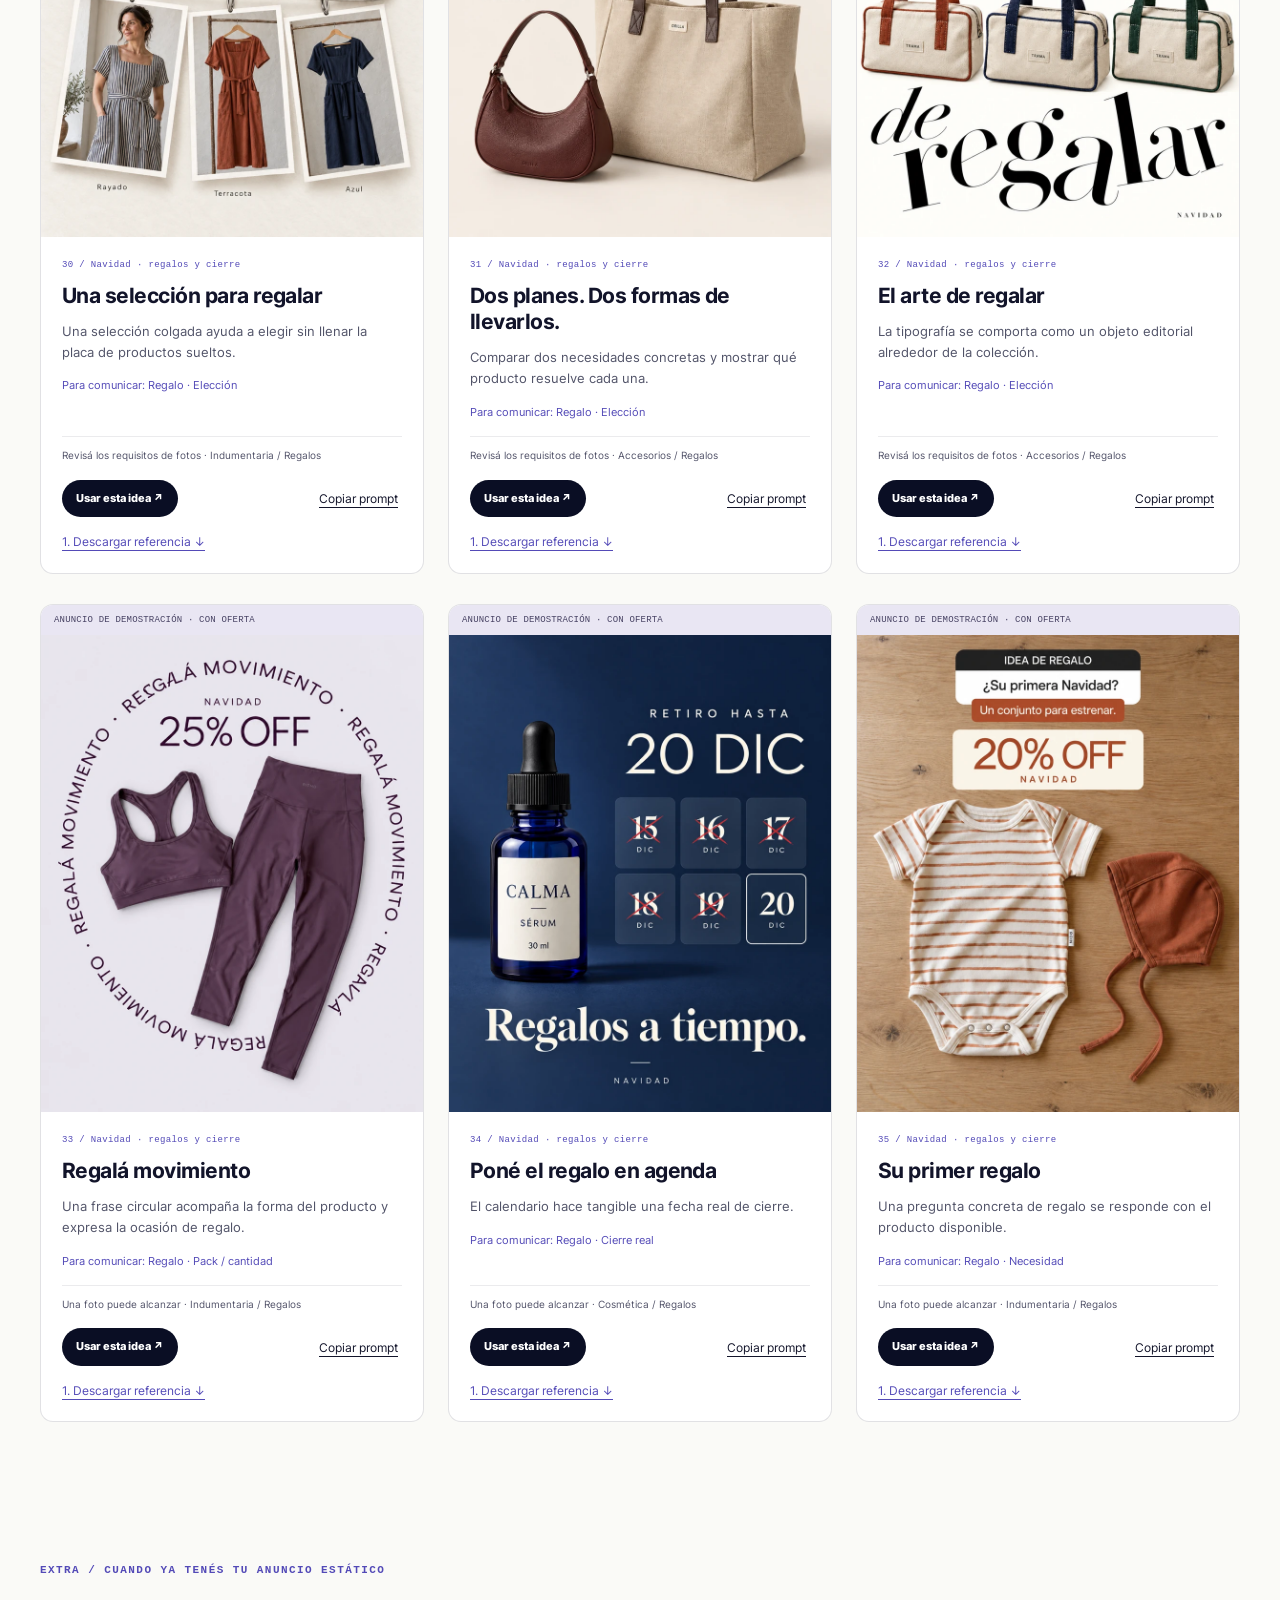
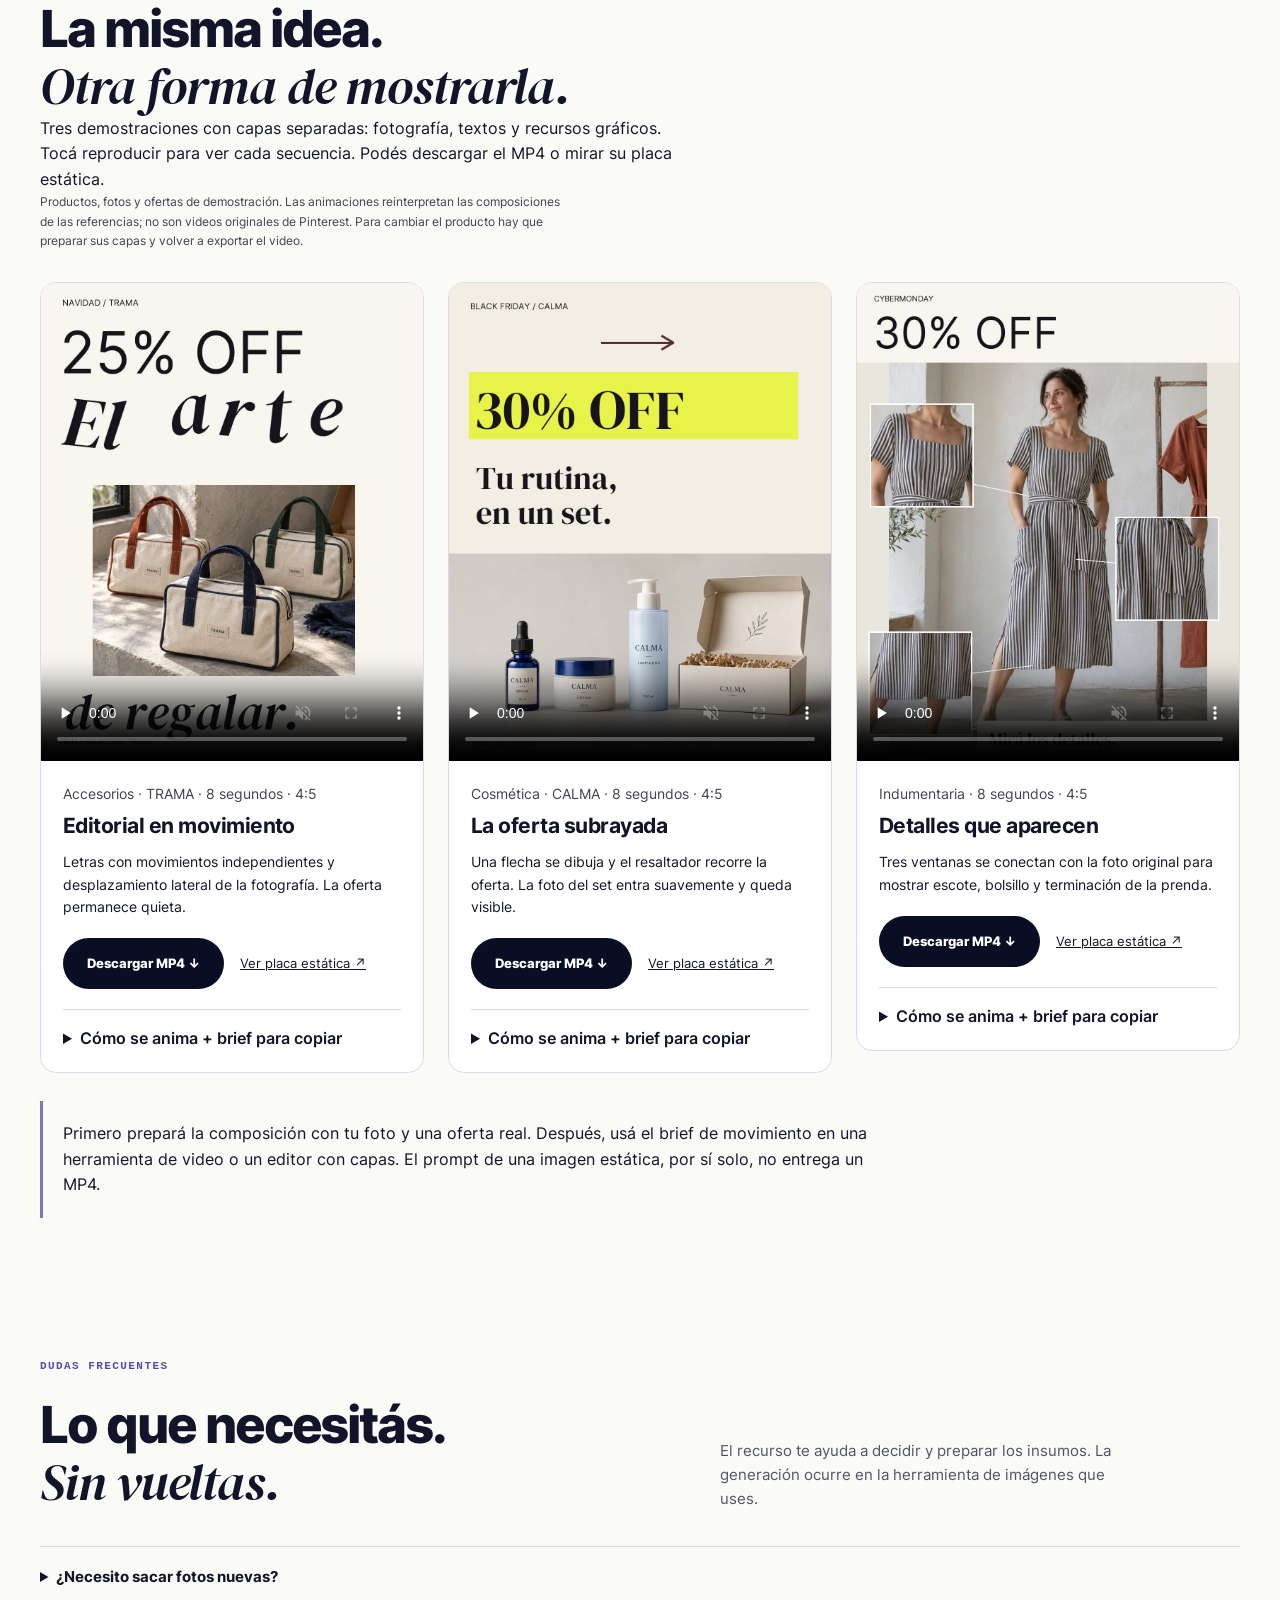
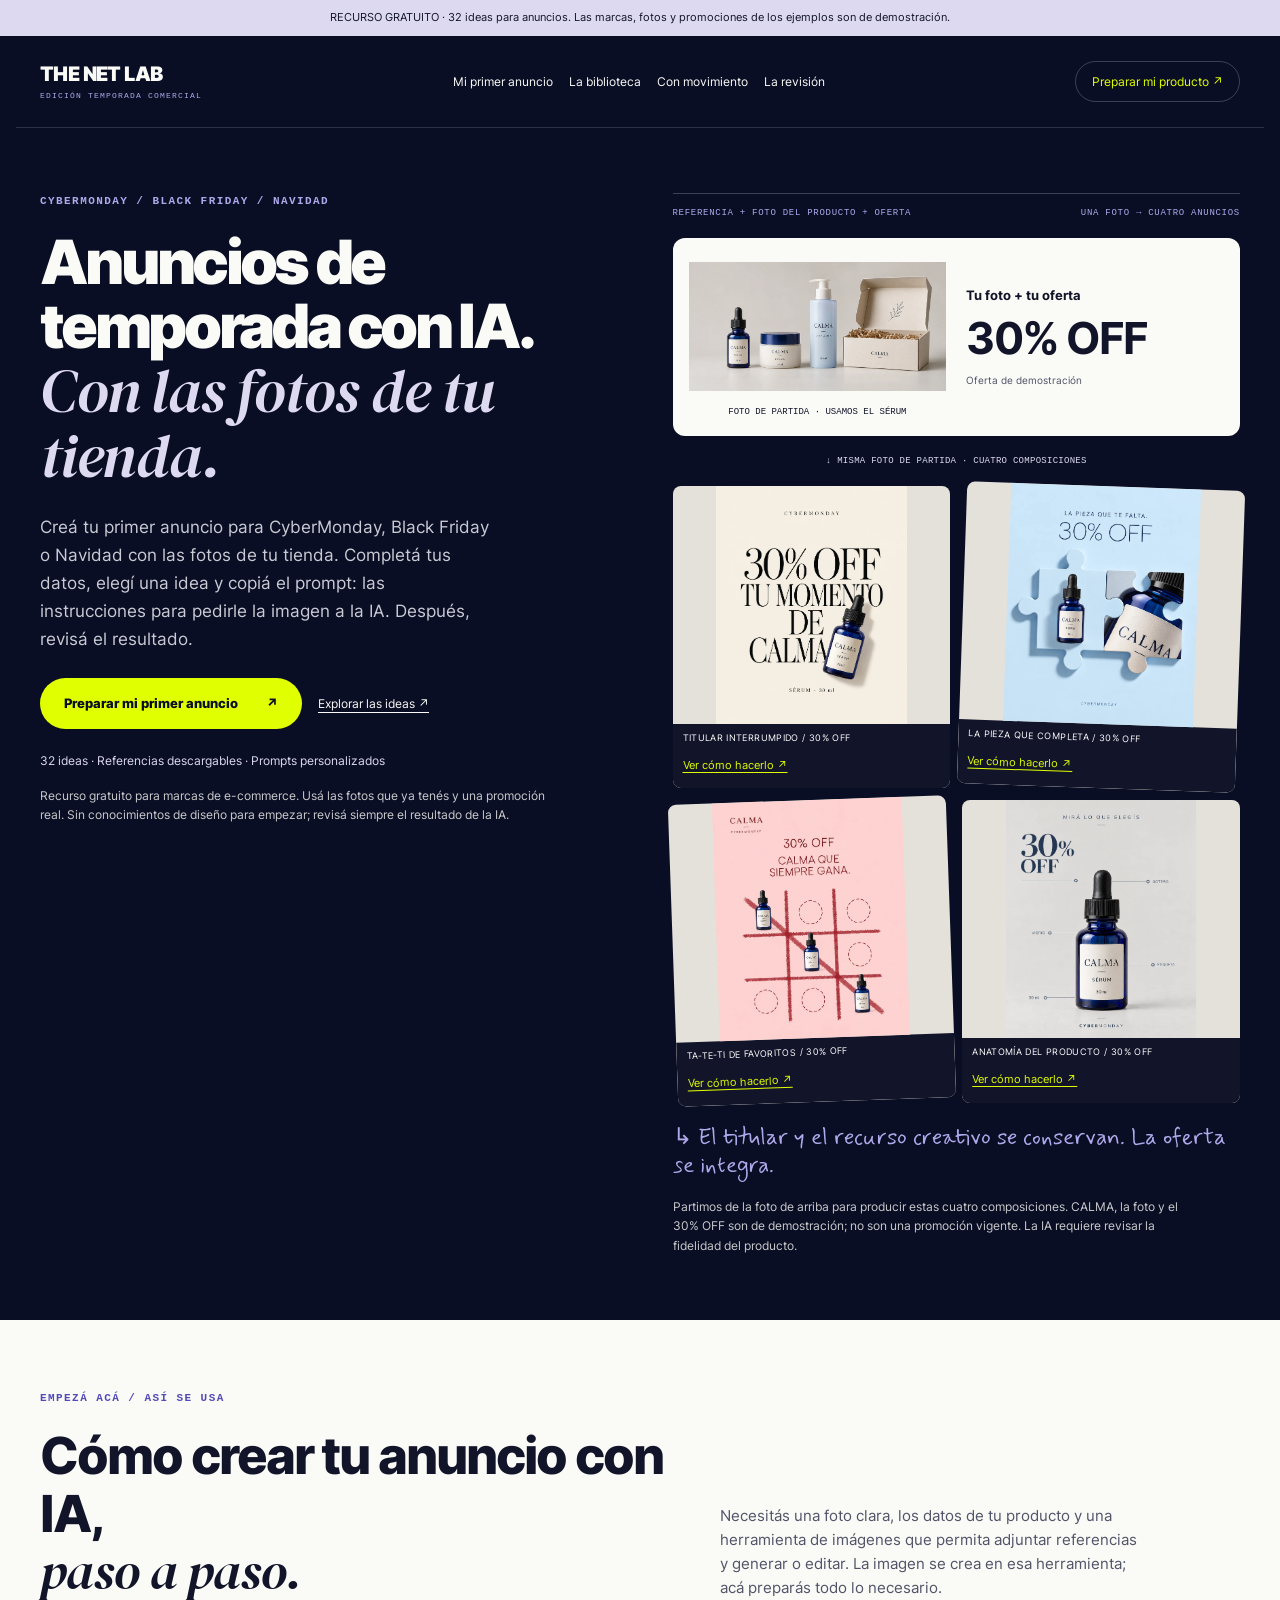
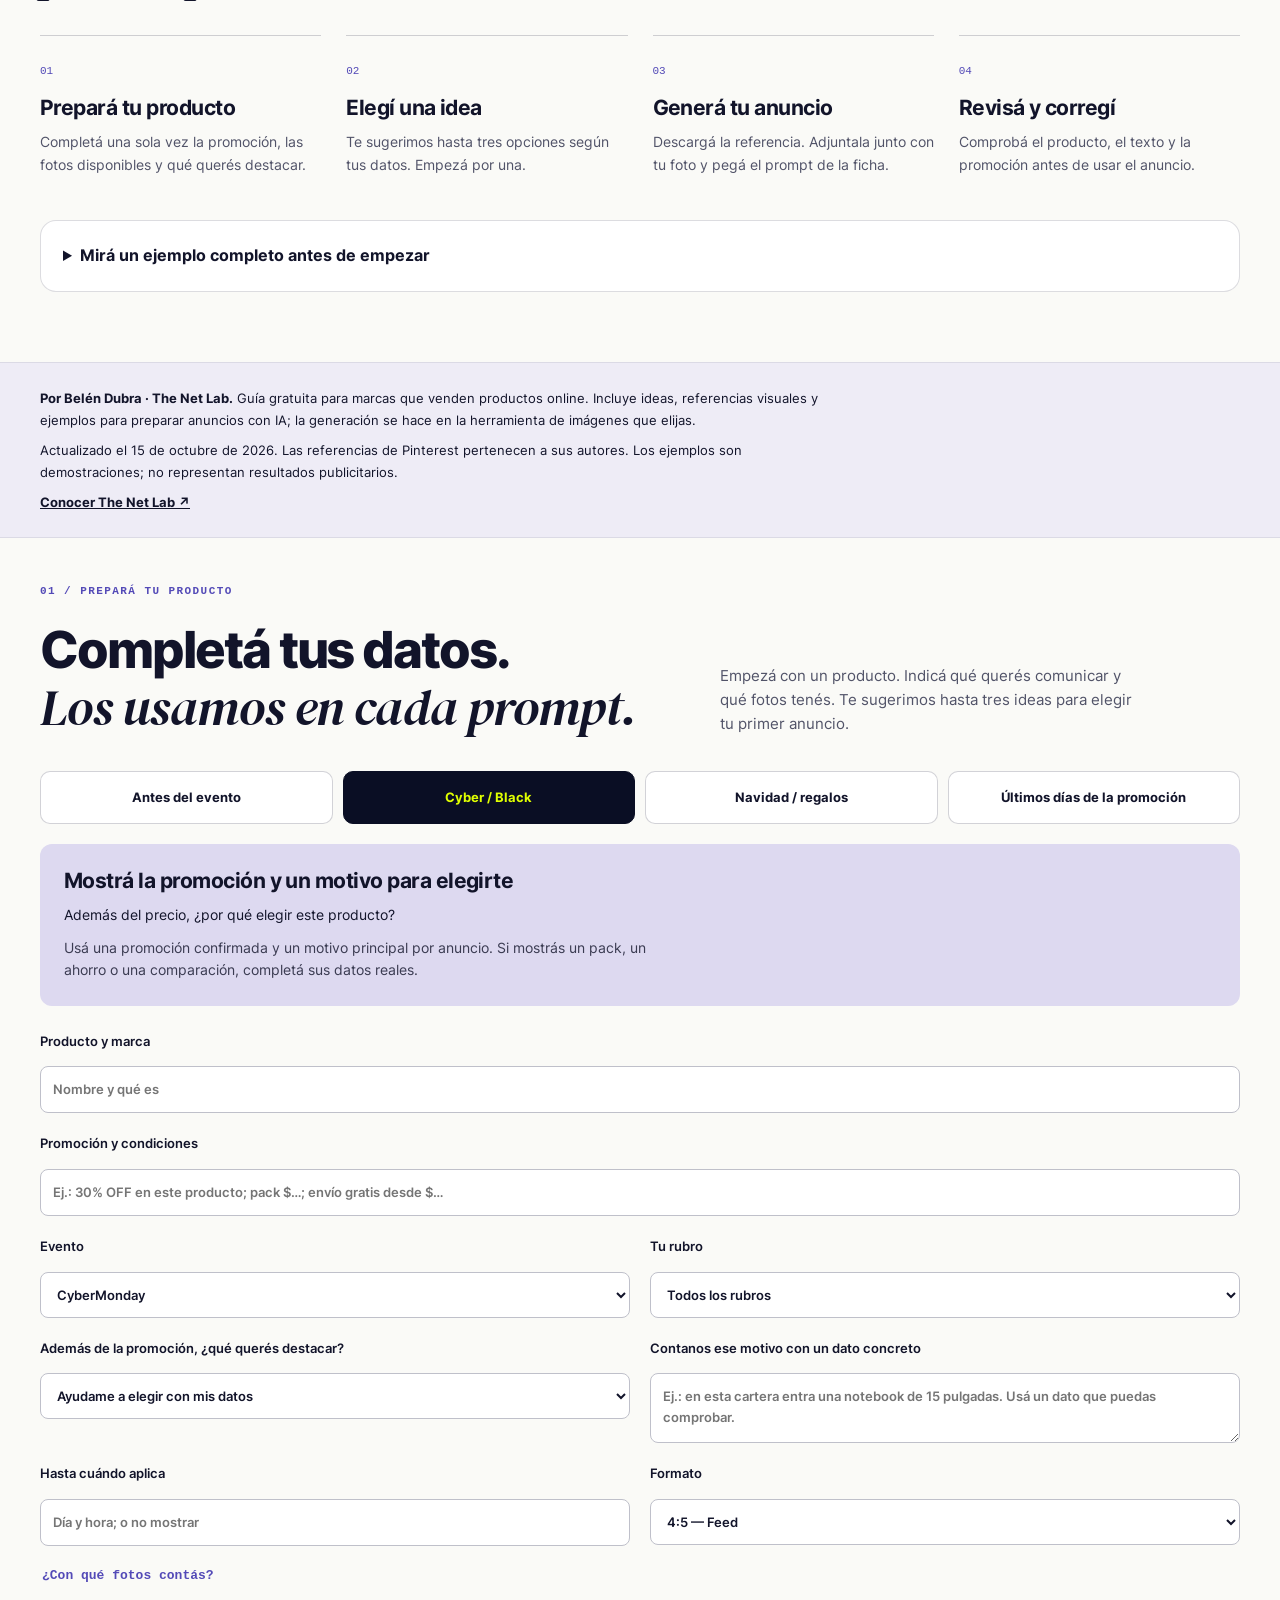
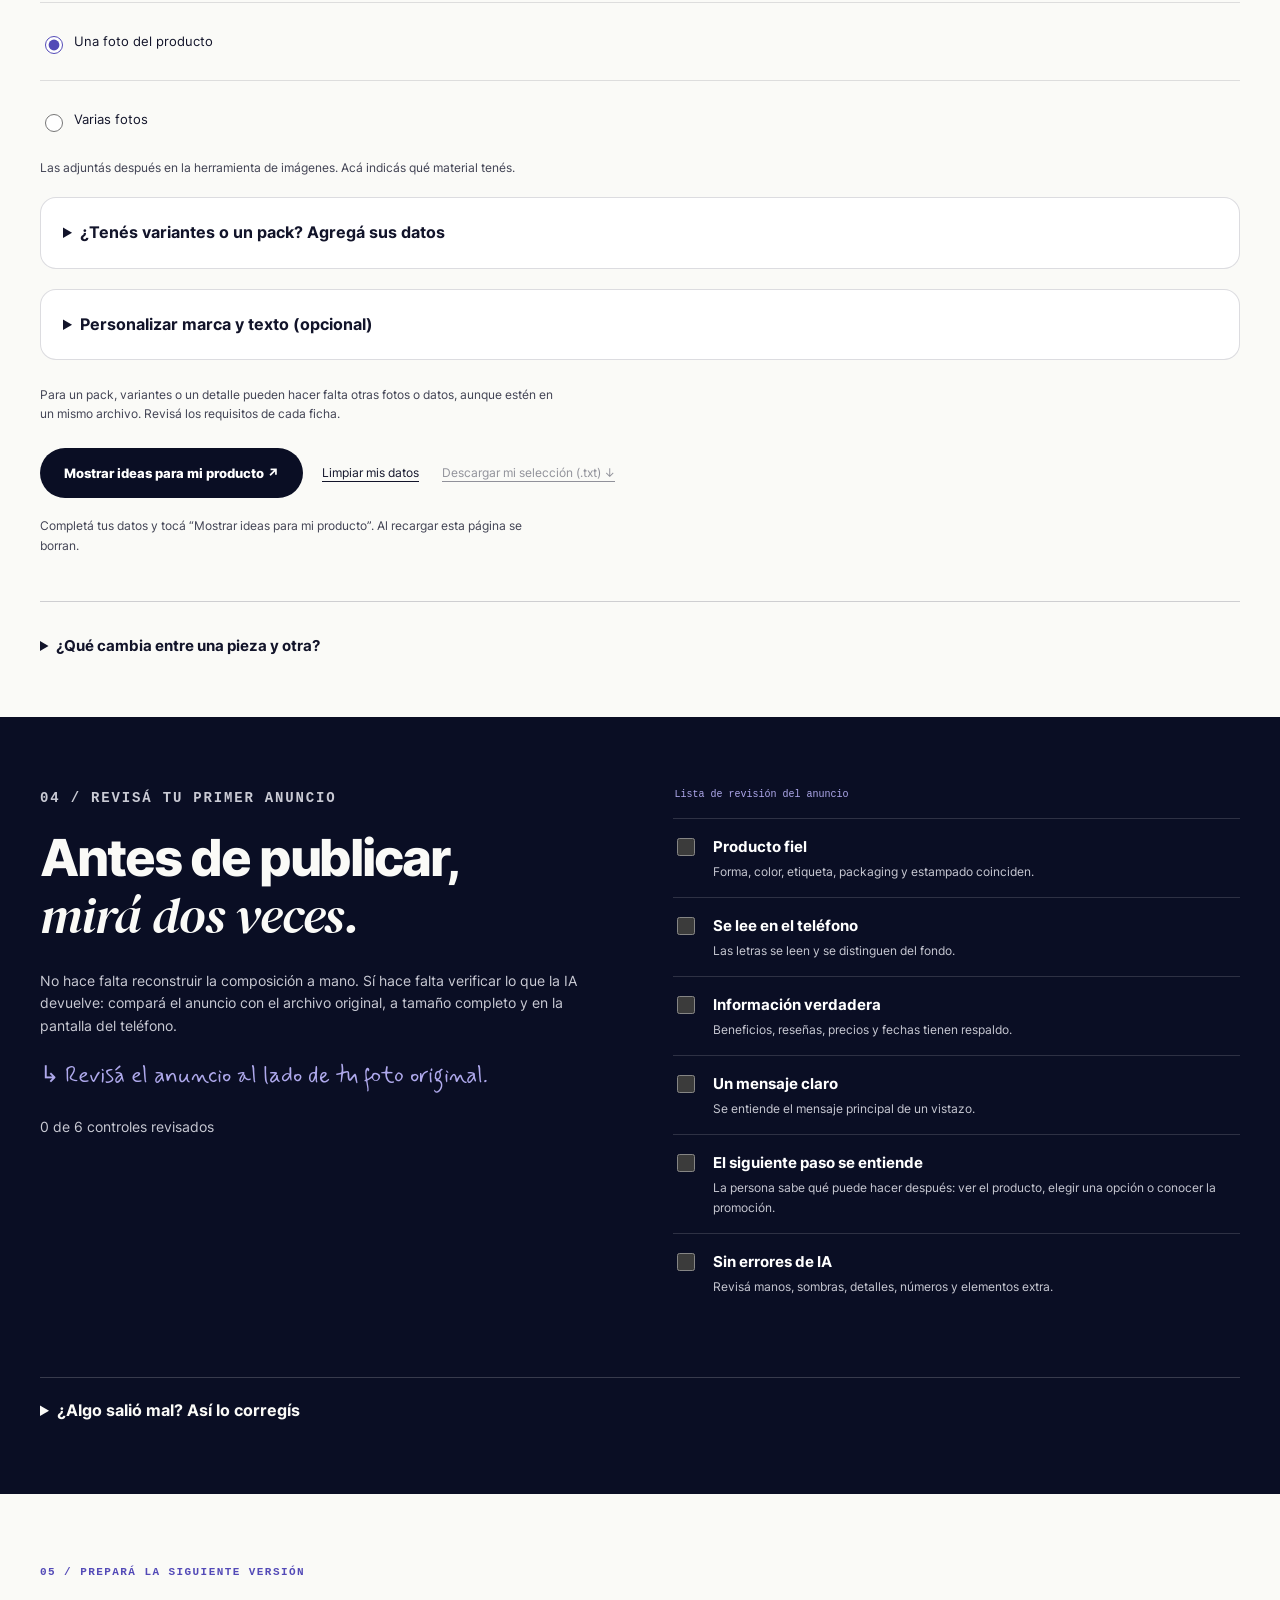
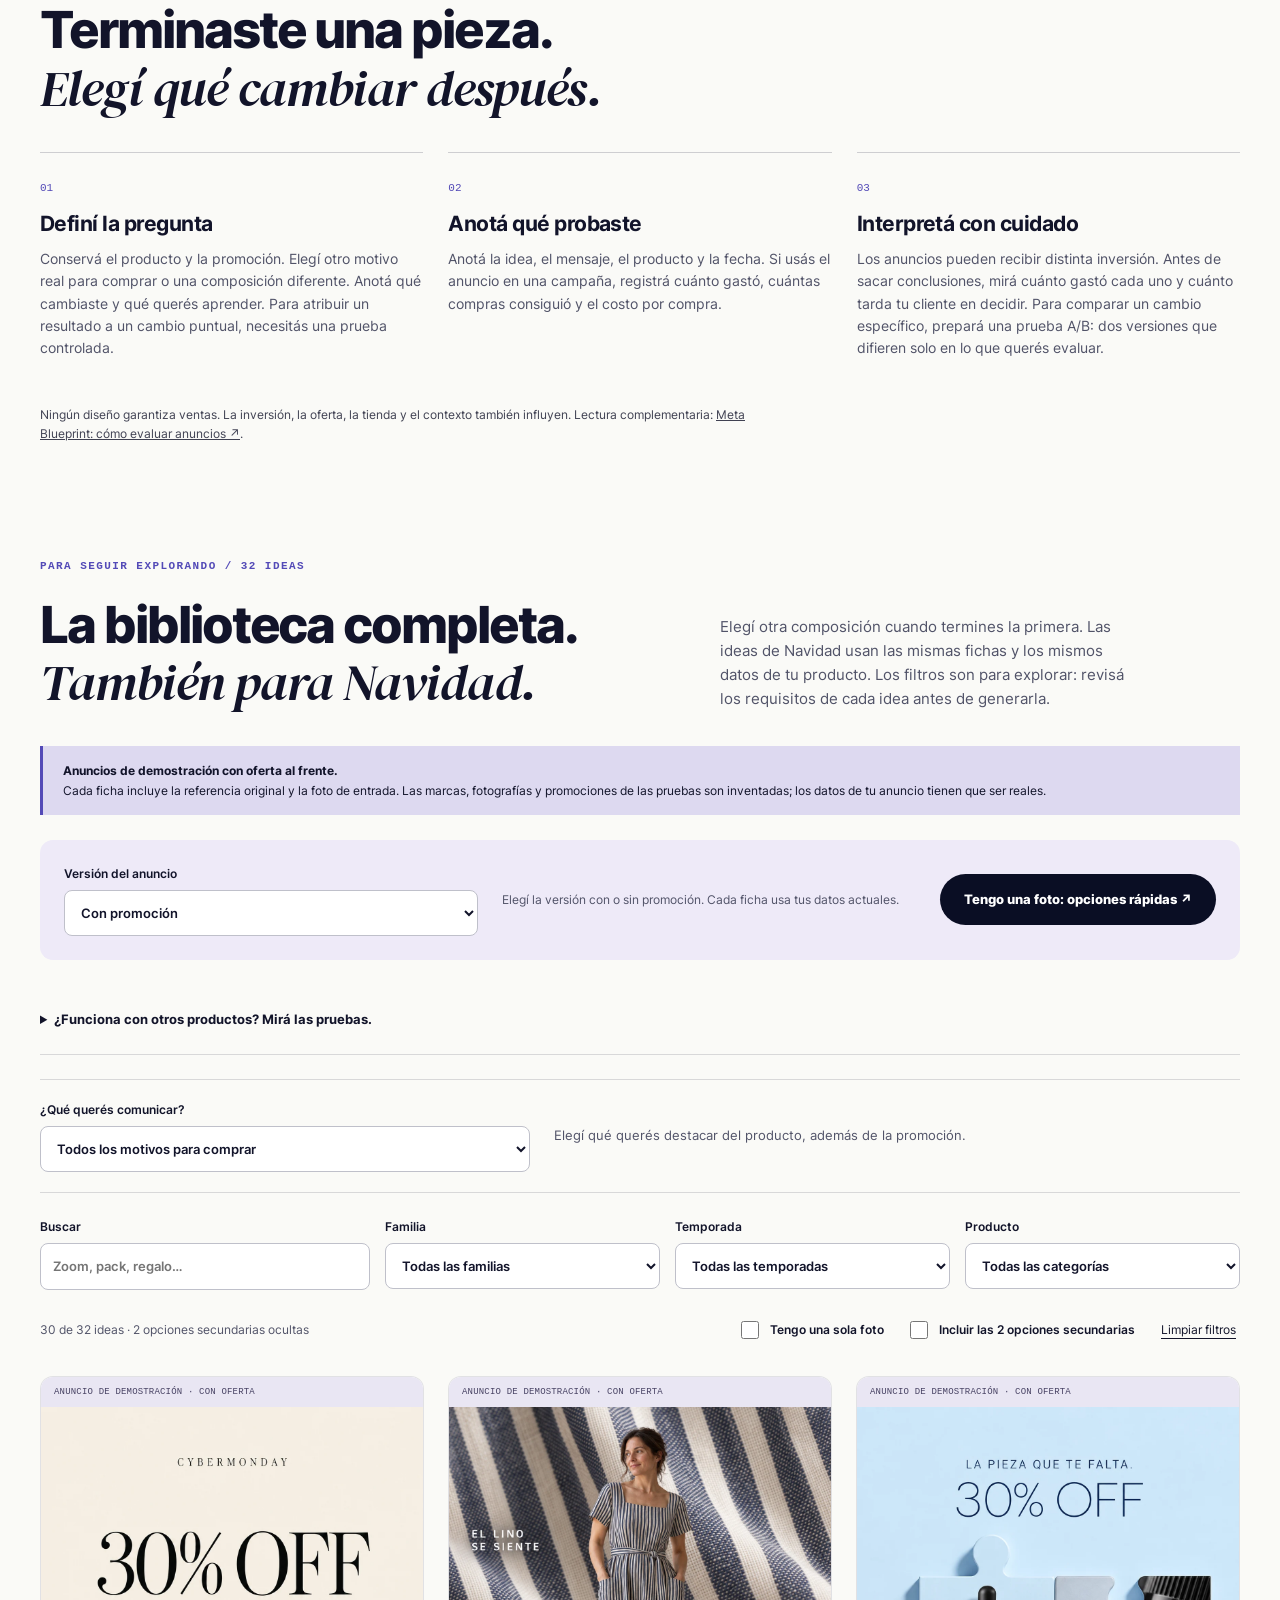
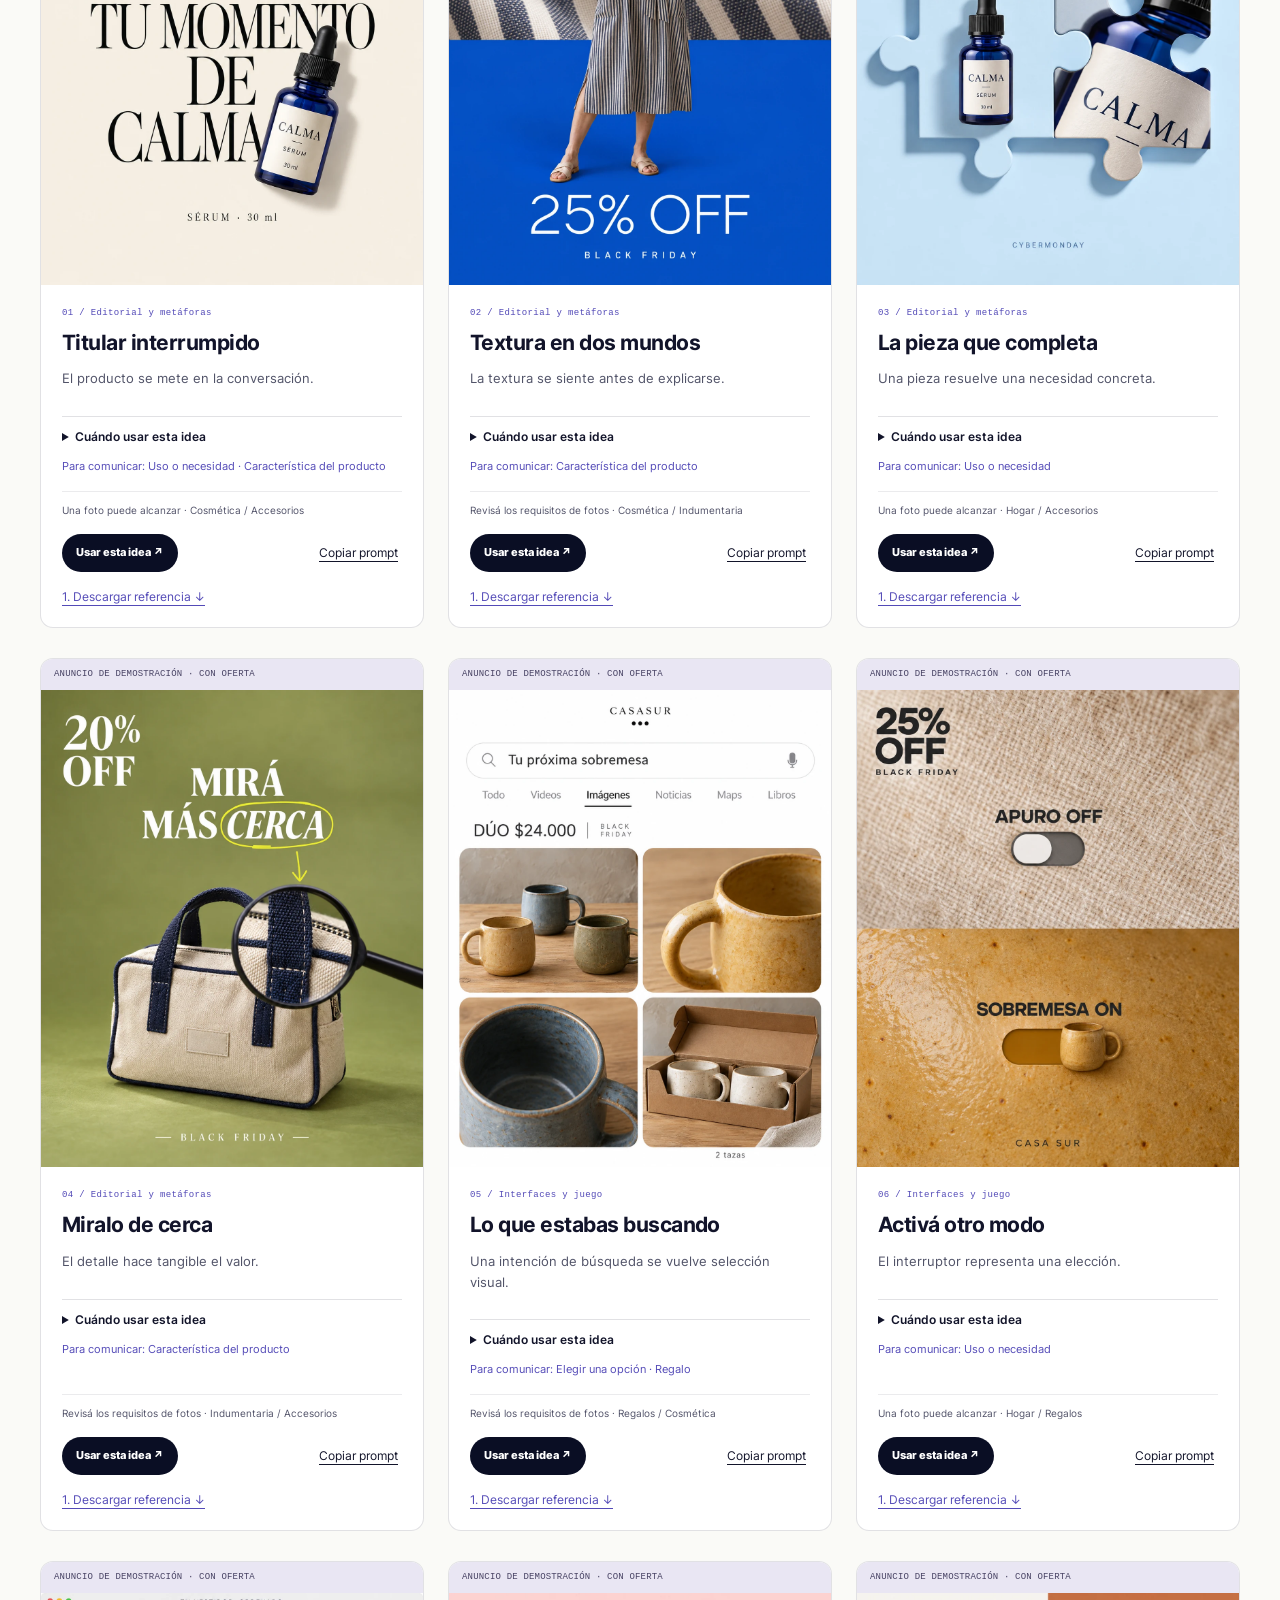
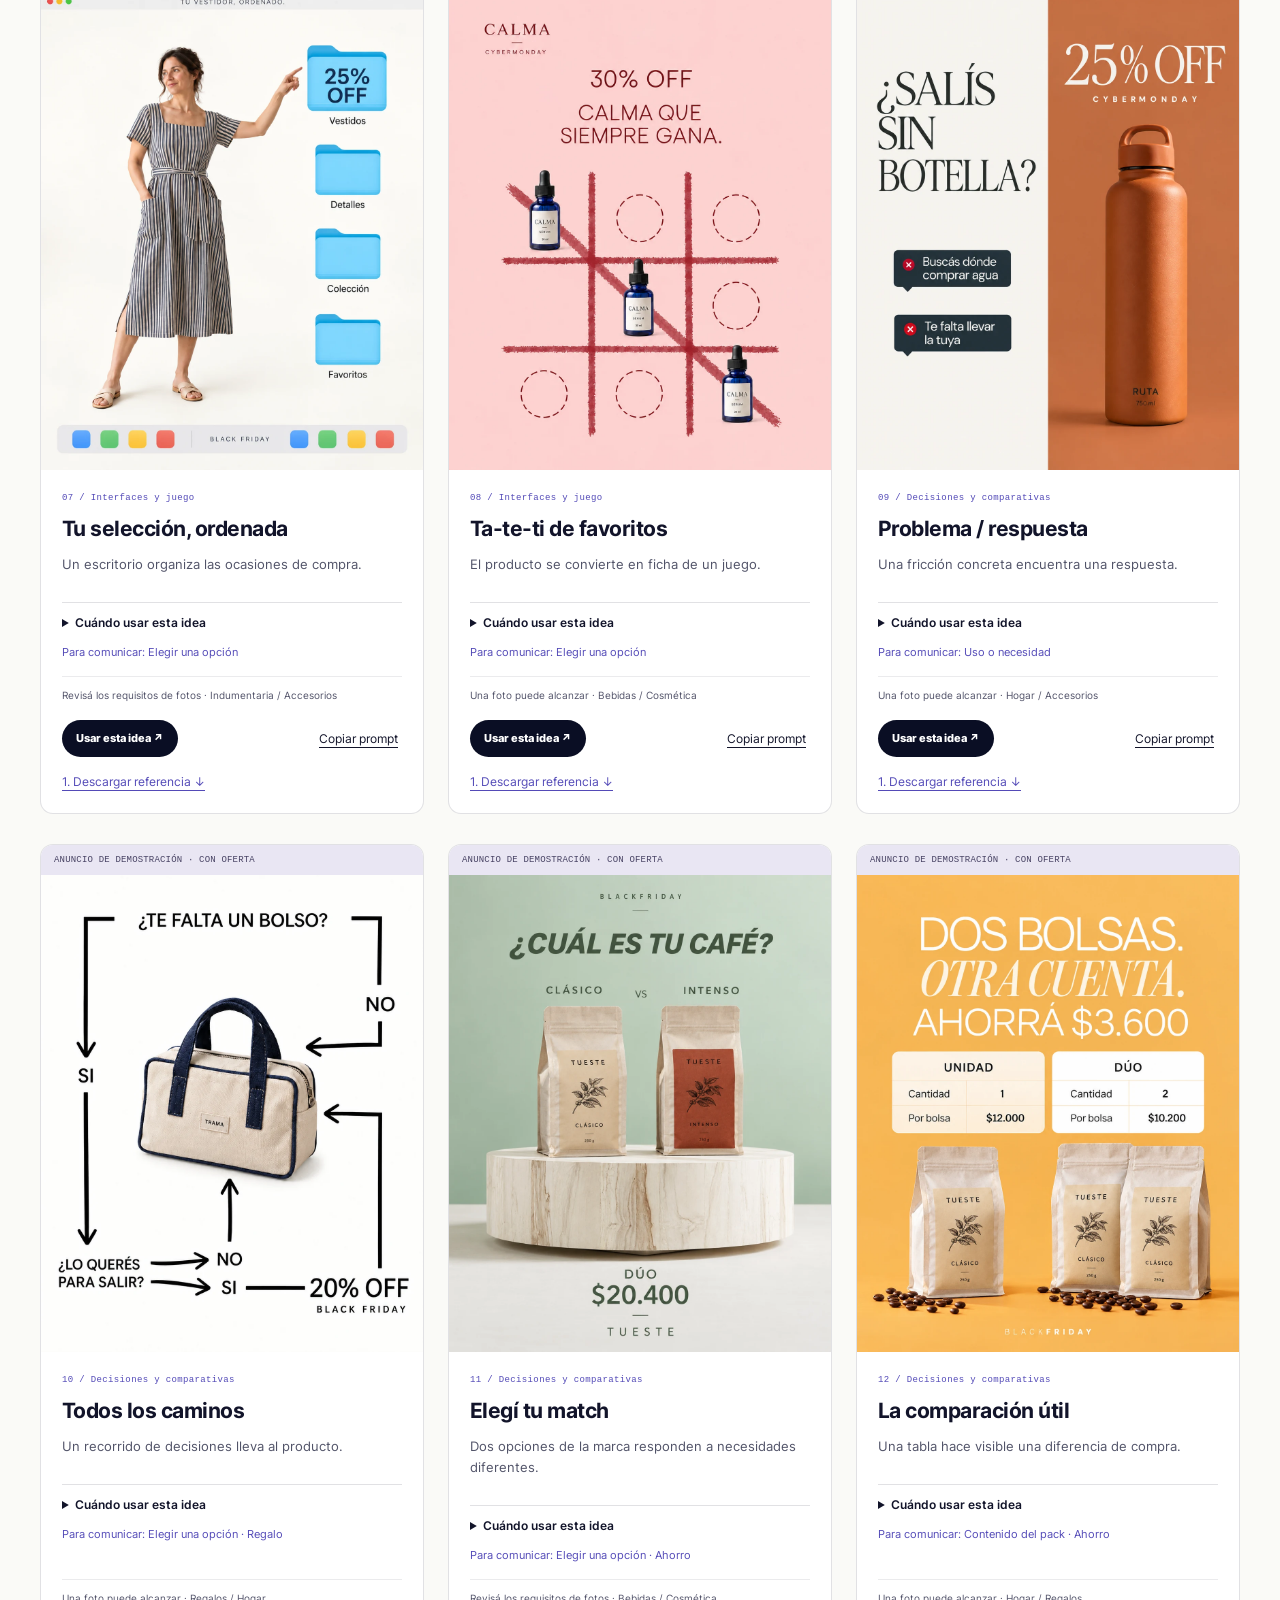
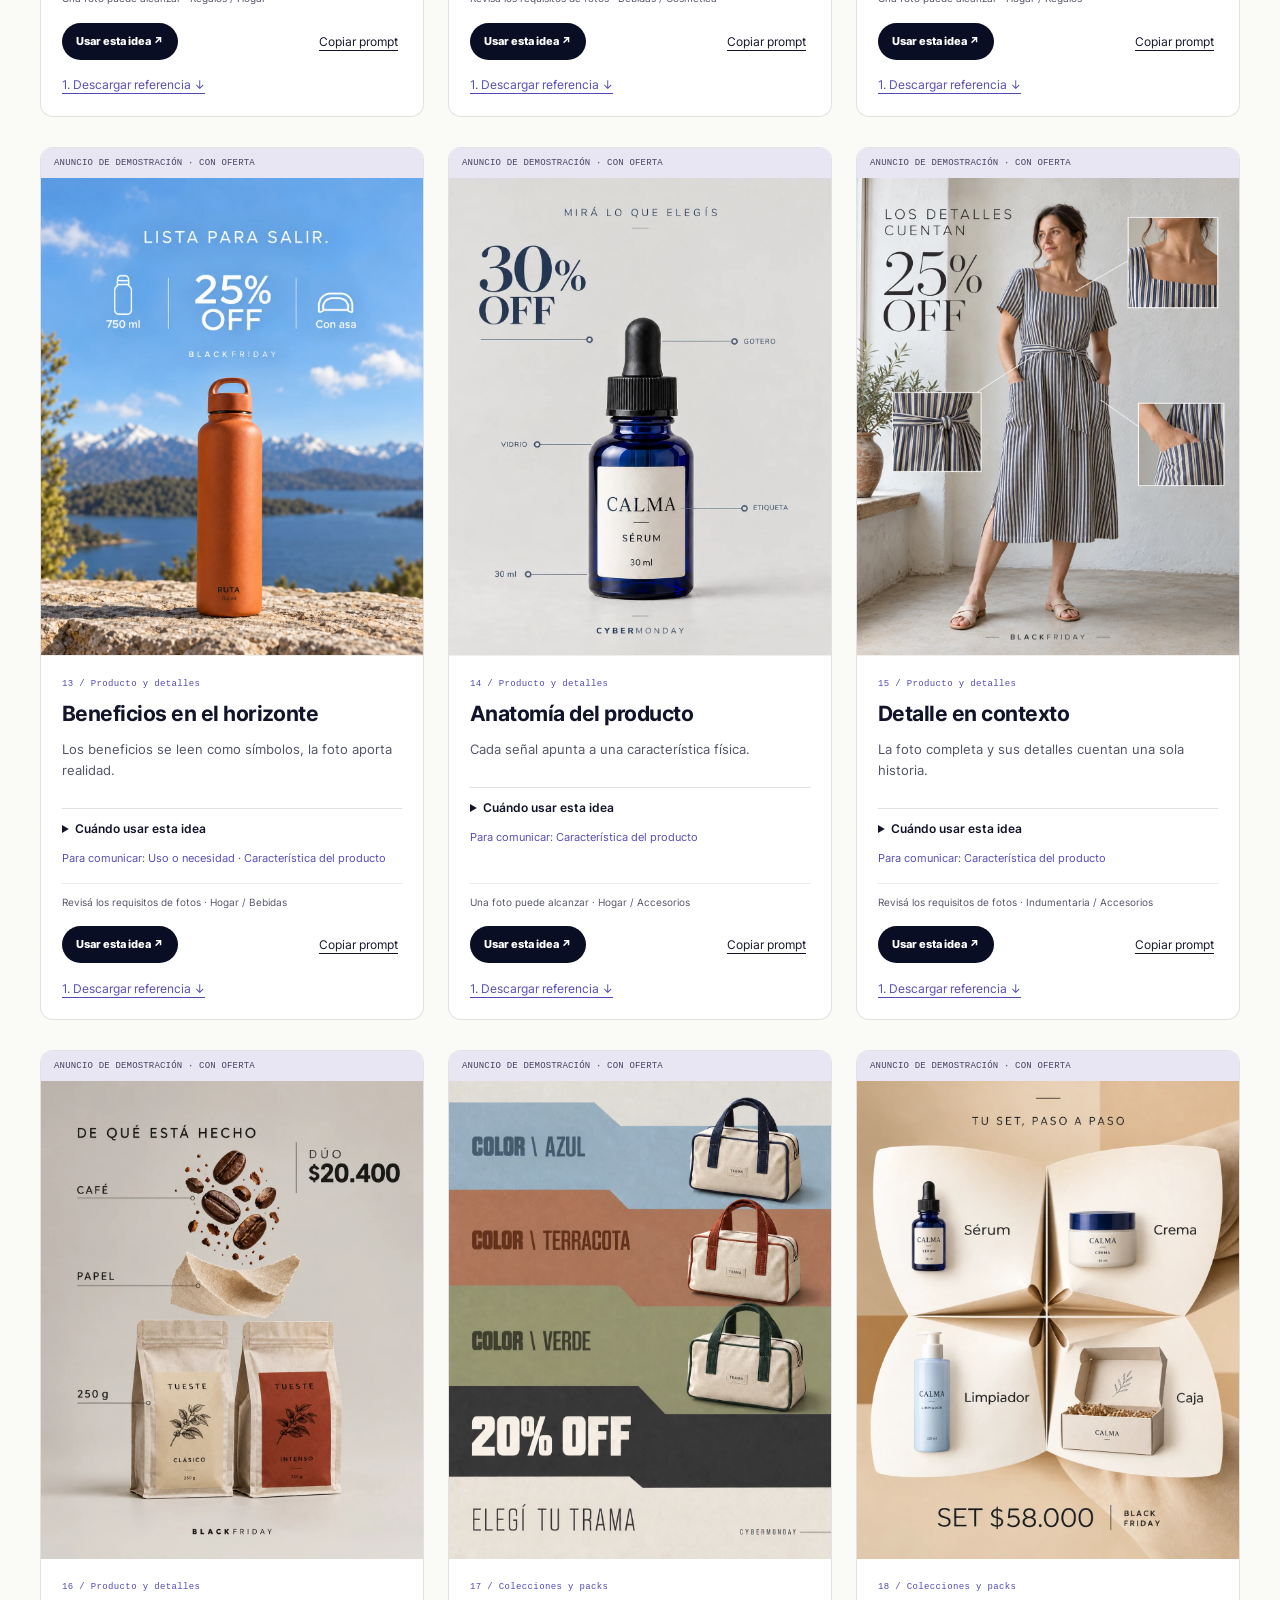
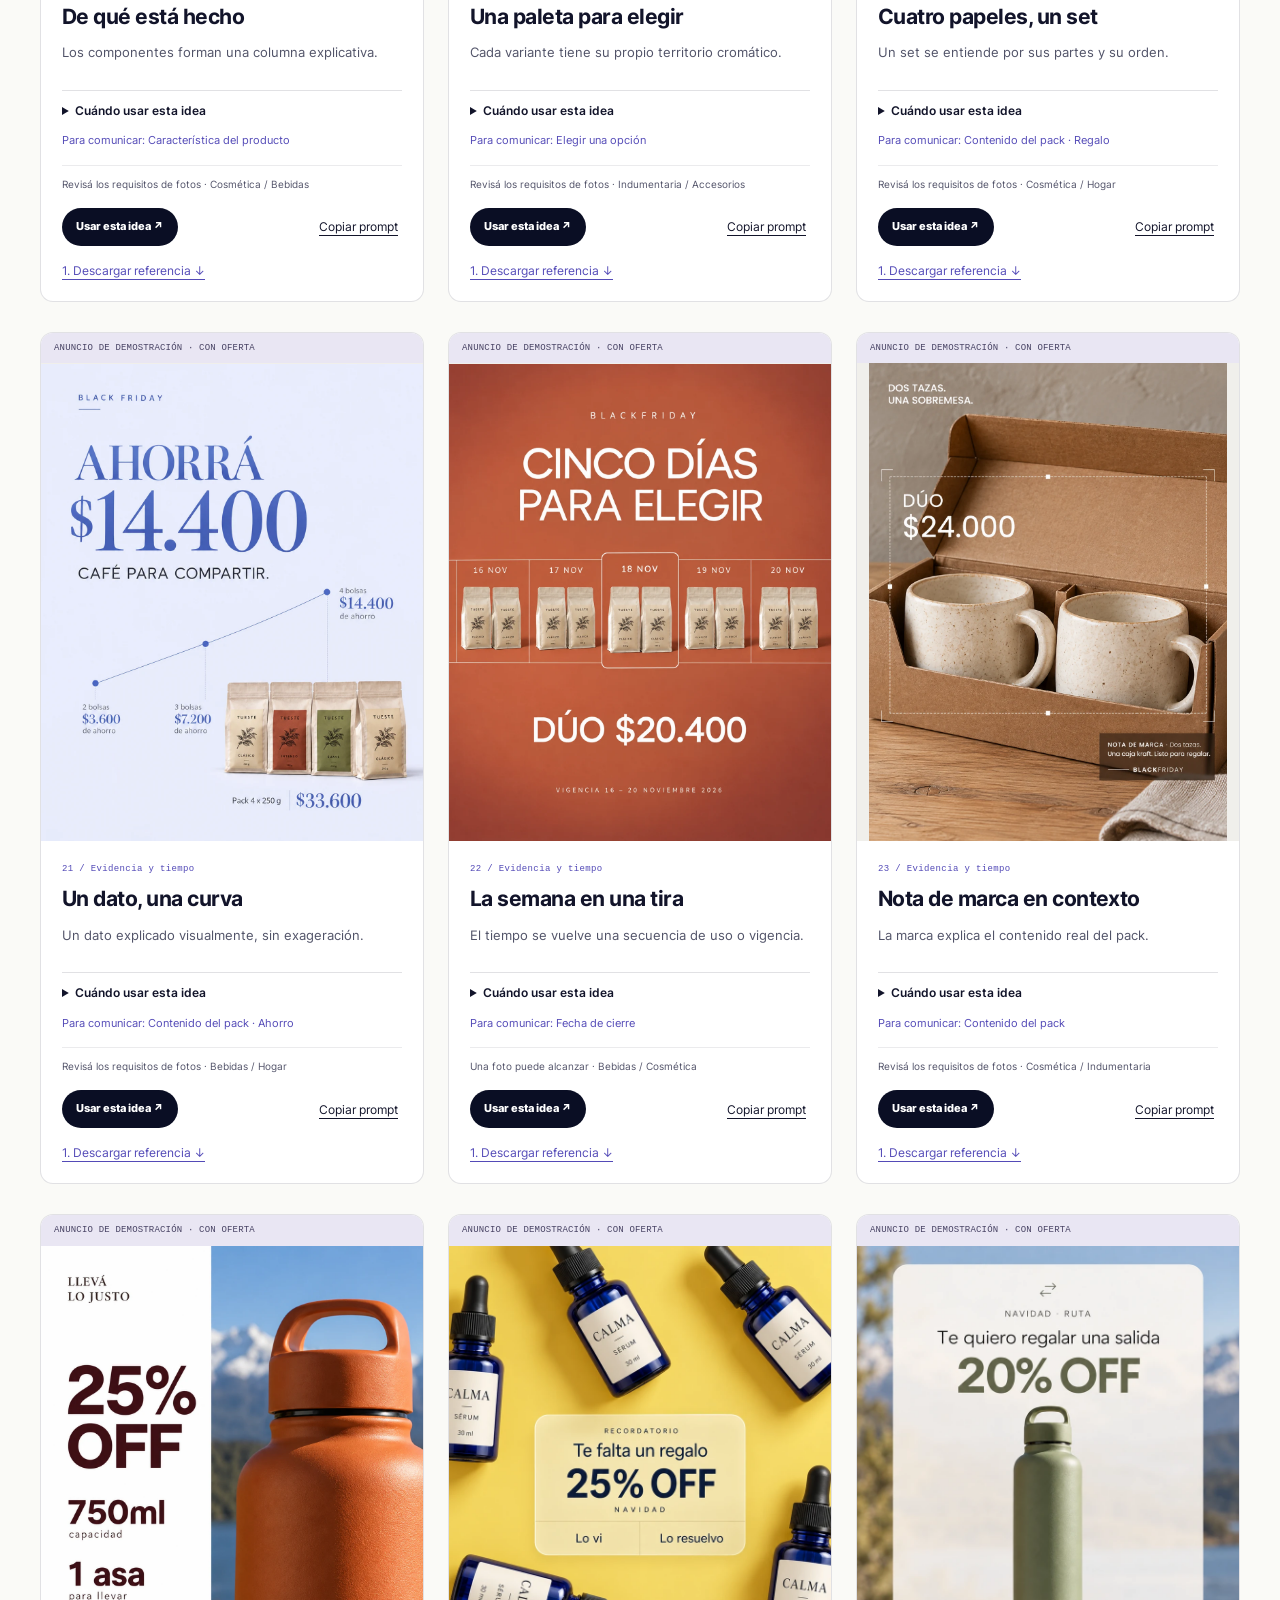
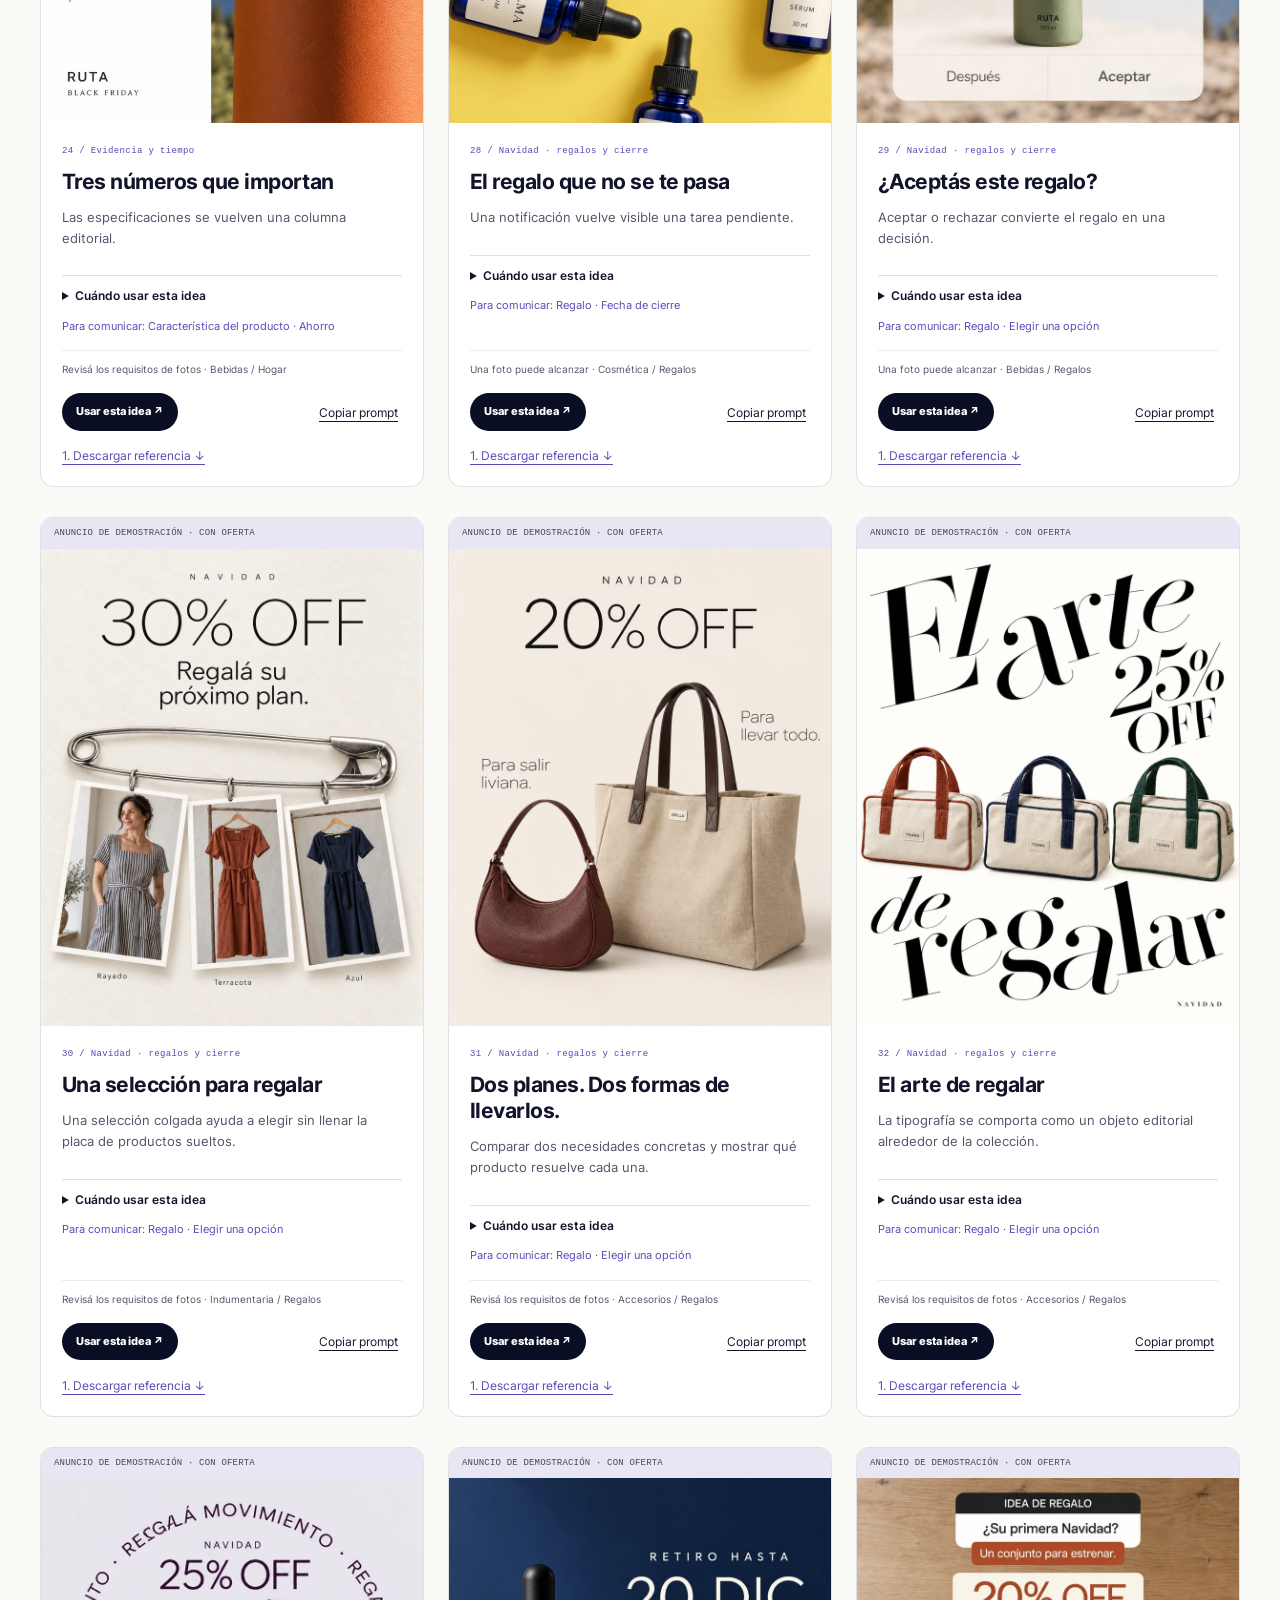
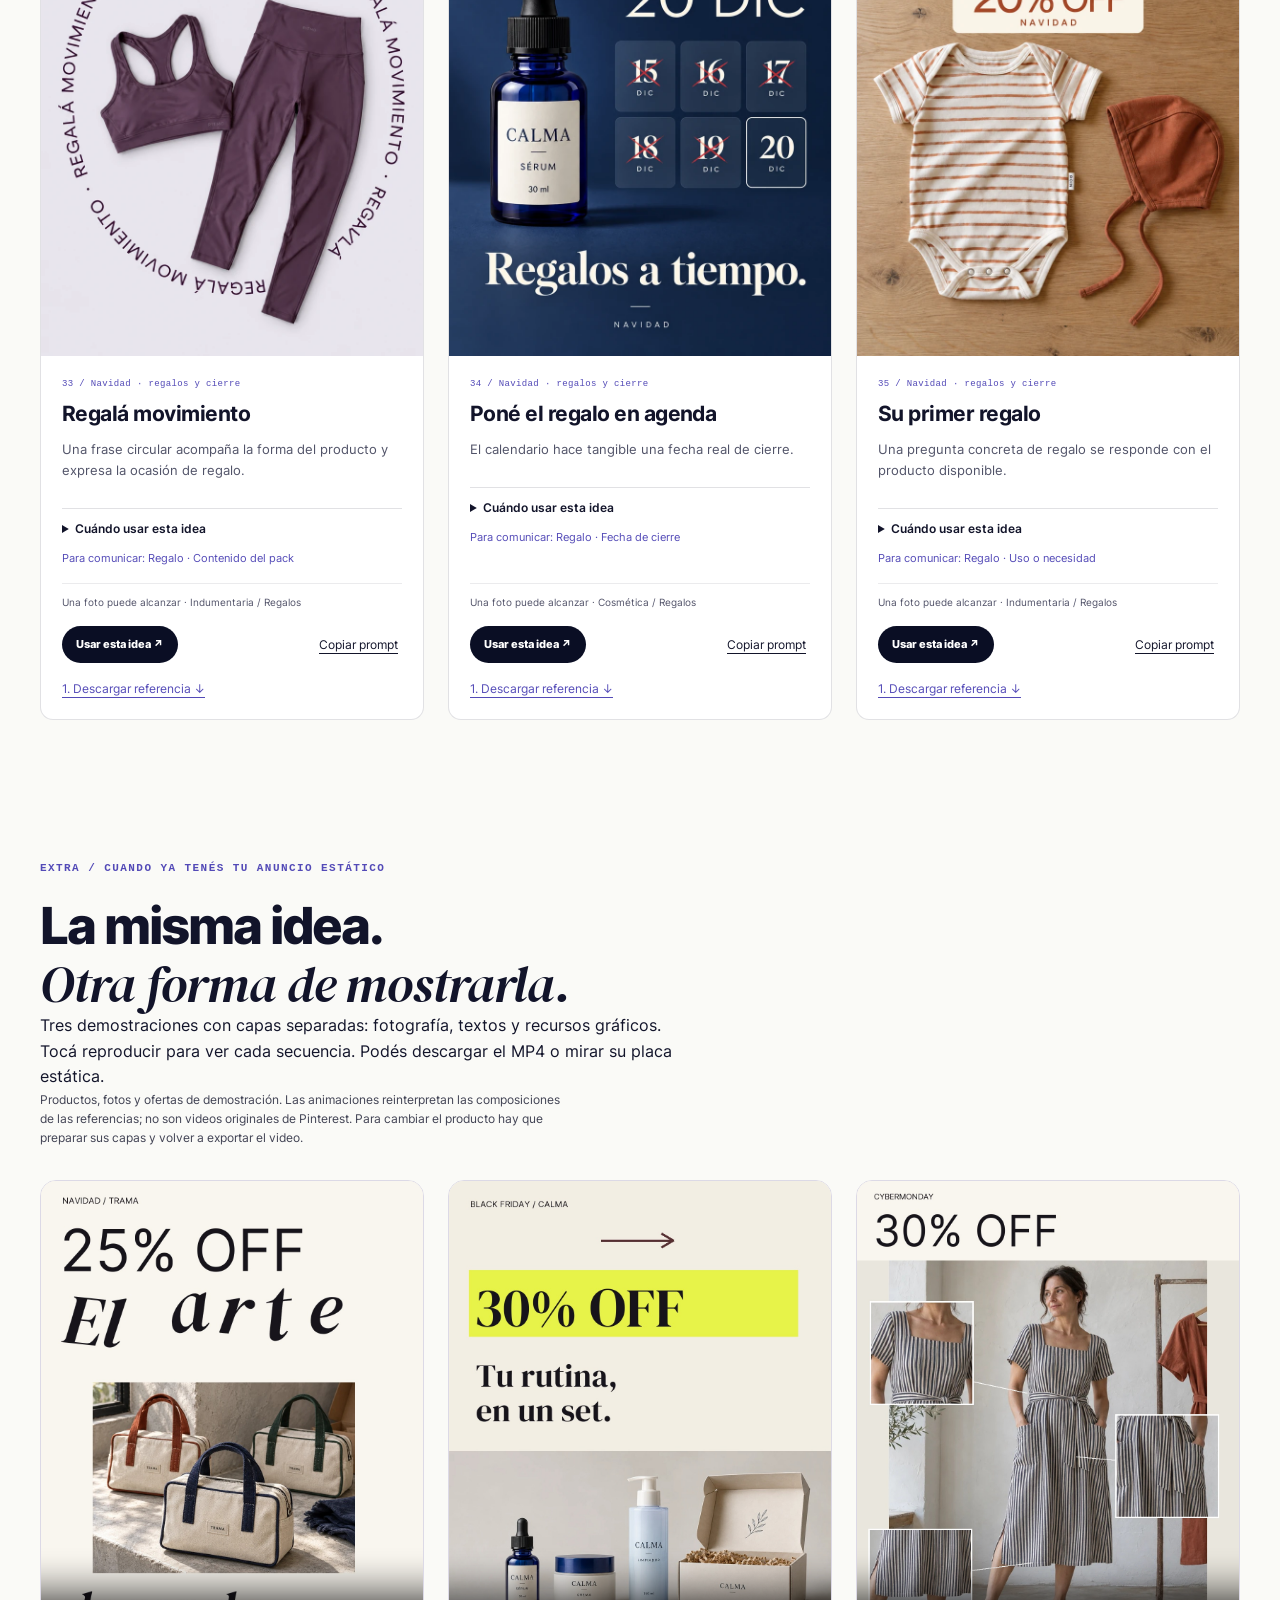
